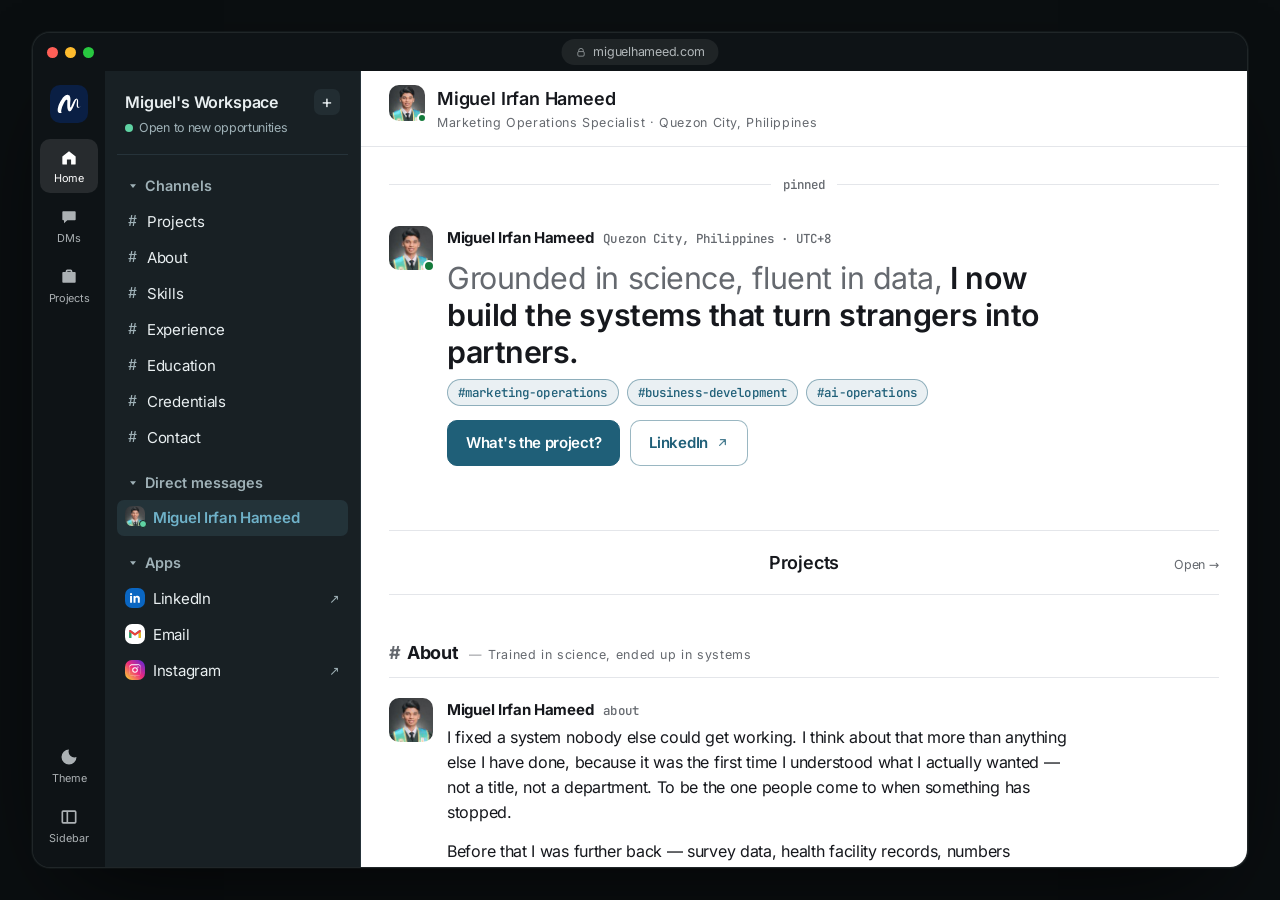
==== index.html @ 27917337 "The words split into one file per channel content.js held every channel's text in 378 lines. It is n" ====
<!DOCTYPE html>
<html lang="en" data-theme="dark">
<head>
  <meta charset="utf-8" />
  <meta name="viewport" content="width=device-width, initial-scale=1" />
  <title>Miguel Irfan Hameed — Marketing Operations Specialist</title>
  <meta name="description" content="Miguel Irfan Hameed, Marketing Operations Specialist in Quezon City, Philippines. Grounded in science, fluent in data, I now build the systems that turn strangers into partners. Open to work anywhere." />
  <meta name="theme-color" content="#182024" />
  <link rel="canonical" href="https://miguelhameed.com/" />
  <link rel="icon" href="favicon.ico" />
  <link rel="apple-touch-icon" href="images/site/apple-touch-icon.png" />

  <!-- How the link looks when shared on LinkedIn, Messenger, WhatsApp or X -->
  <meta property="og:type" content="profile" />
  <meta property="og:site_name" content="Miguel Irfan Hameed" />
  <meta property="og:url" content="https://miguelhameed.com/" />
  <meta property="og:title" content="Miguel Irfan Hameed — Marketing Operations Specialist" />
  <meta property="og:description" content="Grounded in science, fluent in data, I now build the systems that turn strangers into partners. Quezon City, Philippines — open to work anywhere." />
  <meta property="og:image" content="https://miguelhameed.com/images/site/og-image.png" />
  <meta property="og:image:width" content="1200" />
  <meta property="og:image:height" content="630" />
  <meta property="og:image:alt" content="Miguel Irfan Hameed — Marketing Operations Specialist, Quezon City" />
  <meta name="twitter:card" content="summary_large_image" />
  <meta name="twitter:title" content="Miguel Irfan Hameed — Marketing Operations Specialist" />
  <meta name="twitter:description" content="Grounded in science, fluent in data, I now build the systems that turn strangers into partners. Open to work anywhere." />
  <meta name="twitter:image" content="https://miguelhameed.com/images/site/og-image.png" />
  <link rel="preload" href="fonts/inter-700.woff2" as="font" type="font/woff2" crossorigin />
  <link rel="preload" href="fonts/inter-400.woff2" as="font" type="font/woff2" crossorigin />
  <!-- No preload on content.js and script.js: it was tried on 1 Oct and measured, and it changed nothing.
       JavaScript execution time is 0.0s — the scripts were never what the opening line was waiting for. -->
  <!-- The counter posts to this origin, so opening the connection early saves the handshake. It is the
       endpoint, not gc.zgo.at where the script file lives; that distinction cost a measurement to find. -->
  <link rel="preconnect" href="https://miguelhameed.goatcounter.com" crossorigin />
  <link rel="stylesheet" href="fonts/fonts.css" />
  <link rel="manifest" href="site.webmanifest" />
  <script type="application/ld+json">
{
  "@context": "https://schema.org",
  "@type": "Person",
  "name": "Miguel Irfan Hameed",
  "alternateName": "Miguel Hameed",
  "jobTitle": "Marketing Operations Specialist",
  "url": "https://miguelhameed.com/",
  "image": "https://miguelhameed.com/images/site/headshot.jpg",
  "email": "mailto:miguelhameed@gmail.com",
  "address": {
    "@type": "PostalAddress",
    "addressLocality": "Quezon City",
    "addressCountry": "PH"
  },
  "sameAs": [
    "https://www.linkedin.com/in/miguelhameed",
    "https://www.instagram.com/miggybop/"
  ],
  "alumniOf": {
    "@type": "CollegeOrUniversity",
    "name": "Far Eastern University \u2013 Manila"
  },
  "knowsAbout": [
    "Marketing operations",
    "Content operations",
    "Lead generation",
    "Pipeline management",
    "AI workflows"
  ]
}
  </script>
  <link rel="stylesheet" href="styles.css" />
</head>
<body>
  <a class="skip-link" href="#messages">Skip to content</a>

  <div class="desk">
    <div class="app" id="app">
      <!-- window bar -->
      <!-- Window bar, after Safari in its compact state: traffic lights and a URL pill, nothing else.
           No tabs, no back arrows — a fake toolbar under the visitor's real one is what makes these look
           like mockups. aria-hidden because it is scenery; the real address is in the real address bar. -->
      <div class="app-bar" aria-hidden="true">
        <span class="dots"><i></i><i></i><i></i></span>
        <span class="url-pill">
          <svg class="url-lock" viewBox="0 0 24 24" aria-hidden="true">
            <path d="M7 10V8a5 5 0 0 1 10 0v2" /><rect x="5" y="10" width="14" height="10" rx="2.5" />
          </svg>
          miguelhameed.com
        </span>
      </div>

      <!-- icon rail (desktop) -->
      <nav class="rail" aria-label="Workspace">
        <a class="rail-mark" href="#intro" aria-label="Miguel's logo, back to the top"><img src="images/site/logo.svg" alt="" width="38" height="38" /></a>
        <a class="rail-btn is-active" href="#intro" data-rail="home">
          <svg viewBox="0 0 24 24" aria-hidden="true"><path d="M4 11.5 12 5l8 6.5V20a1 1 0 0 1-1 1h-4.5v-6h-5v6H5a1 1 0 0 1-1-1z"/></svg>
          <span>Home</span>
        </a>
        <a class="rail-btn" href="#intro" data-rail="dms">
          <svg viewBox="0 0 24 24" aria-hidden="true"><path d="M5 5h14a1 1 0 0 1 1 1v9a1 1 0 0 1-1 1H10l-4 3.5V16H5a1 1 0 0 1-1-1V6a1 1 0 0 1 1-1z"/></svg>
          <span>DMs</span>
        </a>
        <a class="rail-btn" href="#projects" data-rail="projects">
          <svg viewBox="0 0 24 24" aria-hidden="true"><path d="M8 6V5a2 2 0 0 1 2-2h4a2 2 0 0 1 2 2v1h3a1 1 0 0 1 1 1v11a1 1 0 0 1-1 1H5a1 1 0 0 1-1-1V7a1 1 0 0 1 1-1zm2 0h4V5h-4z"/></svg>
          <span>Projects</span>
        </a>
        <button class="rail-btn theme-btn" type="button" data-theme-toggle aria-label="Theme: switch between slate and ember">
          <svg viewBox="0 0 24 24" aria-hidden="true"><path d="M12 3a9 9 0 1 0 9 9 7 7 0 0 1-9-9z"/></svg>
          <span>Theme</span>
        </button>
        <button class="rail-btn side-toggle" type="button" aria-controls="sidebar" aria-expanded="true" aria-label="Sidebar: hide or show the channel list" data-side-toggle>
          <svg viewBox="0 0 24 24" aria-hidden="true"><path d="M5 4h14a2 2 0 0 1 2 2v12a2 2 0 0 1-2 2H5a2 2 0 0 1-2-2V6a2 2 0 0 1 2-2zm0 2v12h4V6H5zm6 0v12h8V6h-8z"/></svg>
          <span>Sidebar</span>
        </button>
      </nav>

      <!-- channel list -->
      <aside class="sidebar" id="sidebar" aria-label="Channels">
        <div class="side-head">
          <div class="side-head-row">
            <strong>Miguel's Workspace</strong>
            <a class="side-plus" href="#" data-mail aria-label="Send Miguel an email">+</a>
          </div>
          <span class="side-status"><i></i> Open to new opportunities</span>
        </div>

        <button class="side-label" type="button" aria-expanded="true" aria-controls="channel-list" data-fold><svg class="caret" viewBox="0 0 24 24" aria-hidden="true"><path d="M6 8.5h12l-6 7.5z"/></svg>Channels</button>
        <ul class="side-list" id="channel-list"></ul>

        <button class="side-label" type="button" aria-expanded="true" aria-controls="dm-list" data-fold><svg class="caret" viewBox="0 0 24 24" aria-hidden="true"><path d="M6 8.5h12l-6 7.5z"/></svg>Direct messages</button>
        <ul class="side-list" id="dm-list">
          <li><a class="side-link" href="#intro" data-channel="intro"><span class="side-avatar" data-headshot></span> Miguel Irfan Hameed</a></li>
        </ul>

        <button class="side-label" type="button" aria-expanded="true" aria-controls="app-list" data-fold><svg class="caret" viewBox="0 0 24 24" aria-hidden="true"><path d="M6 8.5h12l-6 7.5z"/></svg>Apps</button>
        <ul class="side-list" id="app-list"></ul>
      </aside>

      <!-- messages -->
      <main class="pane" id="messages" tabindex="-1">
        <header class="pane-head">
          <button class="menu-btn" type="button" aria-controls="sidebar" aria-expanded="false" data-menu>
            <svg viewBox="0 0 24 24" aria-hidden="true"><path d="M4 7h16M4 12h16M4 17h16"/></svg>
            <span class="sr-only">Channels</span>
          </button>
          <span data-head-avatar></span>
          <div class="pane-title">
            <p class="pane-h" id="pane-title">Miguel Hameed</p>
            <p id="pane-sub">Marketing Operations Specialist · Quezon City, Philippines</p>
          </div>
          <a class="mob-mail" href="#" data-mail aria-label="Email Miguel">
            <svg viewBox="0 0 24 24" aria-hidden="true"><path d="M4 6h16a1 1 0 0 1 1 1v10a1 1 0 0 1-1 1H4a1 1 0 0 1-1-1V7a1 1 0 0 1 1-1zm0 1.6V17h16V7.6l-8 5.2z"/></svg>
          </a>
          <button class="mob-theme" type="button" data-theme-toggle aria-label="Switch between slate and ember">
            <svg viewBox="0 0 24 24" aria-hidden="true"><path d="M12 3a9 9 0 1 0 9 9 7 7 0 0 1-9-9z"/></svg>
          </button>
        </header>

        <h1 class="sr-only">Miguel Hameed — Marketing Operations Specialist</h1>
        <div class="feed" id="feed">
          <noscript><p class="noscript">This page needs JavaScript to show its content. You can still reach Miguel at
            <a href="mailto:miguelhameed@gmail.com">miguelhameed@gmail.com</a> or download his <a href="cv.pdf">CV</a>.</p></noscript>
        </div>
      </main>

      <div class="scrim" data-scrim hidden></div>

      <!-- macOS-style notification banner, INSIDE the window (Miguel, 2 Oct) — it used to be fixed to
           the viewport, so it sat on the desk outside the frame. The dismiss button has to be a sibling
           of the link, not inside it: a button cannot live in an anchor. -->
      <div class="float-wrap" id="float-btn">
        <a class="float-btn" id="float-link" href="#">What's the project?</a>
        <button class="float-x" id="float-x" type="button" aria-label="Dismiss">
          <svg viewBox="0 0 24 24" aria-hidden="true"><path d="M6 6l12 12M18 6L6 18"/></svg>
        </button>
      </div>
    </div>
  </div>

  <!-- Panel for a Proof card that has more behind it. Filled and opened by script.js. -->
  <div class="sheet-scrim" id="sheet-scrim" hidden></div>
  <div class="sheet" id="sheet" role="dialog" aria-modal="true" aria-labelledby="sheet-title" hidden>
    <button class="sheet-x" id="sheet-x" type="button" aria-label="Close">
      <svg viewBox="0 0 24 24" aria-hidden="true"><path d="M6 6l12 12M18 6L6 18"/></svg>
    </button>
    <div class="sheet-body" id="sheet-body"></div>
  </div>

  <!-- GoatCounter: visitor counts, no cookies, nothing personal. Dashboard: https://miguelhameed.goatcounter.com -->
  <script data-goatcounter="https://miguelhameed.goatcounter.com/count" async src="//gc.zgo.at/count.js"></script>
  <!-- The site's words, one file per channel (7 Oct). They load in this order and each adds its piece
       to window.SITE, so the browser assembles them — there is no build step. Order only matters in
       that settings.js comes first; the rest are independent. -->
  <script src="content/settings.js"></script>
  <script src="content/person.js"></script>
  <script src="content/projects.js"></script>
  <script src="content/about.js"></script>
  <script src="content/skills.js"></script>
  <script src="content/experience.js"></script>
  <script src="content/education.js"></script>
  <script src="content/credentials.js"></script>
  <script src="content/testimonials.js"></script>
  <script src="content/contact.js"></script>
  <script src="script.js"></script>
</body>
</html>
---- fonts/fonts.css ----
The page asks the device for its own interface font first, so Apple devices render in San Francisco. */
@font-face{font-family:'JetBrains Mono';font-style:normal;font-weight:400;font-display:swap;src:url('jetbrainsmono-400.woff2') format('woff2');}
@font-face{font-family:'JetBrains Mono';font-style:normal;font-weight:500;font-display:swap;src:url('jetbrainsmono-500.woff2') format('woff2');}

/* A fallback sized to match Public Sans, so text does not jump when the real font arrives. */
@font-face{font-family:'Inter Fallback';src:local('Segoe UI'),local('Arial');size-adjust:104%;ascent-override:92%;descent-override:24%;line-gap-override:0%;}

@font-face{font-family:'Inter';font-style:normal;font-weight:400;font-display:swap;src:url('inter-400.woff2') format('woff2');}
@font-face{font-family:'Inter';font-style:normal;font-weight:500;font-display:swap;src:url('inter-500.woff2') format('woff2');}
@font-face{font-family:'Inter';font-style:normal;font-weight:600;font-display:swap;src:url('inter-600.woff2') format('woff2');}
@font-face{font-family:'Inter';font-style:normal;font-weight:700;font-display:swap;src:url('inter-700.woff2') format('woff2');}
@font-face{font-family:'Inter';font-style:normal;font-weight:800;font-display:swap;src:url('inter-800.woff2') format('woff2');}
---- styles.css ----
﻿/* =========================================================
   Miguel's workspace â€” styles
   Structure after baileyelith.com, work cards after matthewdea.com,
   outcome-first writing after alicezhao.work. Two themes: aquarium blue (default) and burgundy.
   ========================================================= */

/* Aquarium: deep ocean navy (#020810, from Miguel's first dark design), light falling from above,
   and a clear sea-blue accent that reads well on dark water. */
:root,
[data-theme="dark"] {
  --desk: #0a0e10;
  --desk-dot: rgba(200, 220, 228, 0.06);
  --app: #0f1518;
  --app-bar: #11171a;
  --line: #26333a;
  --ink: #e9eff1;
  --muted: #9fb1b7;          /* 7.4:1 on the sidebar */
  --todo: #ff8f87;
  --todo-soft: rgba(255, 143, 135, 0.14);
  --rail: #0e1316;
  --rail-ink: rgba(233, 239, 241, 0.72);
  --side: #182024;
  --side-hover: #222d32;
  --accent: #6fb2c9;         /* the photograph's own slate, lifted — 7.0:1 on the sidebar */
  --accent-ink: #06131a;
  --accent-soft: rgba(111, 178, 201, 0.13);
  /* The phone hides every piece of chrome except the sticky header, so these are the theme values it
     reaches for. They are deliberately NOT redefined on .pane, which turns everything inside it light. */
  --chrome: #182024;
  --chrome-ink: #e9eff1;
  --chrome-muted: #9fb1b7;
  --chrome-accent: #6fb2c9;
  --good: #5fd3a3;
  --card: #1a2327;
  --shadow: 0 40px 100px -40px rgba(0, 0, 0, 0.85), 0 0 0 1px rgba(200, 225, 235, 0.05);
  color-scheme: dark;
}

/* Burgundy (trial, 22 Sep): deep wine instead of deep ocean, warm light from above, soft gold accent. */
[data-theme="burgundy"] {
  --desk: #0d0a09;
  --mark: #8d4536;         /* the mh mark in the photograph's rose instead of blue */
  --desk-dot: rgba(255, 225, 218, 0.055);
  --app: #15100f;
  --app-bar: #170f0f;
  --line: #3a2a28;
  --ink: #f3eae8;
  --muted: #bba8a3;          /* 7.5:1 on the sidebar */
  --todo: #ff9a8e;
  --todo-soft: rgba(255, 154, 142, 0.14);
  --rail: #140e0e;
  --rail-ink: rgba(243, 234, 232, 0.72);
  --side: #241a19;
  --side-hover: #302321;
  --accent: #d29a8d;         /* the rose in the sunrise — 7.1:1 on the sidebar */
  --accent-ink: #1a0f0d;
  --accent-soft: rgba(210, 154, 141, 0.13);
  --chrome: #241a19;
  --chrome-ink: #f3eae8;
  --chrome-muted: #bba8a3;
  --chrome-accent: #d29a8d;
  --good: #7fd4a6;
  --card: #241b19;
  --shadow: 0 40px 100px -40px rgba(0, 0, 0, 0.85), 0 0 0 1px rgba(255, 225, 218, 0.05);
  color-scheme: dark;
}
[data-theme="burgundy"] .attachment-sea   { background: linear-gradient(145deg, #a79189 0%, #6d5751 55%, #352723 100%); }
[data-theme="burgundy"] .attachment-ocean { background: linear-gradient(145deg, #8d4536 0%, #5c2d24 55%, #2d1613 100%); }
/* The pane is light in burgundy too, but warm rather than blue, and the accent stays gold-adjacent. */
[data-theme="burgundy"] .pane {
  --card: #faf7f6;
  --line: #ece4e2;
  --ink: #1b1413;
  --muted: #6b6160;
  --accent: #8d4536;          /* 6.9:1 on white, and the mark colour */
  --accent-soft: rgba(141, 69, 54, 0.09);
}

[data-theme="burgundy"] .attachment-reef  { background: linear-gradient(145deg, #6b2a4f 0%, #451733 55%, #240a1b 100%); }
[data-theme="burgundy"] .attachment-deep  { background: linear-gradient(145deg, #5c1a3a 0%, #3b0f25 55%, #1e0713 100%); }

:root {
  --sans: -apple-system, BlinkMacSystemFont, 'Inter', 'Inter Fallback', system-ui, 'Segoe UI', sans-serif;
  --serif: 'Newsreader', Georgia, 'Times New Roman', serif;
  /* Tracking scale. San Francisco tightens as type grows; Inter does not, so we do it by hand. */
  /* Measured off apple.com: body is tracked tightest, large display type is nearly neutral,
     mid-size subheads are slightly open. */
  --track-display: -0.01em;   /* the biggest numbers */
  --track-lede: -0.015em;     /* the opening line */
  --track-head: -0.01em;      /* titles and section heads */
  --track-body: -0.02em;      /* running text */
  --track-caps: 0.05em;       /* small uppercase labels */
  --display: var(--sans); /* headings in the same face as the body: standard, and it matches Apple's own look */
  --mono: 'JetBrains Mono', ui-monospace, 'Cascadia Mono', monospace;
  /* one scale for corners: tiny marks, controls, cards, panels, pills */
  --r-xs: 3px;
  --r-sm: 7px;
  --r-md: 10px;
  --r-lg: 14px;
  --r-xl: 18px;
  --r-pill: 999px;
  /* one scale for text sizes */
  --t-xs: 0.68rem;
  --t-sm: 0.78rem;
  --t-md: 0.9rem;
  --t-base: 1rem;
  --t-lg: 1.12rem;
  --t-xl: 1.3rem;
  --ease: cubic-bezier(0.22, 1, 0.36, 1);
}

*, *::before, *::after { box-sizing: border-box; margin: 0; padding: 0; }

html { -webkit-text-size-adjust: 100%; }

body {
  font-family: var(--sans);
  font-size: 15px;
  letter-spacing: var(--track-body);
  line-height: 1.55;
  color: var(--ink);
  background-color: var(--desk);
  /* The desk is the theme's own colour (Miguel, 2 Oct): "match the background into the color of the
     website for now". Flat colour is perfectly sharp at any screen size and costs nothing to load,
     which is the whole reason baileyelith.com's page sits on flat black.
     The illustration is still in images/desk/ — putting it back is this one rule. */
  -webkit-font-smoothing: antialiased;
  transition: background-color 0.3s;
}

a { color: inherit; }
img { display: block; max-width: 100%; }
button { font: inherit; color: inherit; background: none; border: 0; cursor: pointer; }
svg { width: 20px; height: 20px; fill: currentColor; }
.menu-btn svg, .mob-theme svg { fill: none; stroke: currentColor; stroke-width: 1.8; stroke-linecap: round; }
.mob-theme svg { fill: currentColor; stroke: none; }

:focus-visible { outline: 2px solid var(--accent); outline-offset: 2px; border-radius: var(--r-sm); }

.sr-only {
  position: absolute; width: 1px; height: 1px; overflow: hidden;
  clip: rect(0 0 0 0); white-space: nowrap;
}

.skip-link {
  position: fixed; left: 16px; top: -60px; z-index: 50;
  background: var(--accent); color: var(--accent-ink);
  padding: 10px 14px; border-radius: var(--r-sm); text-decoration: none; font-weight: 600;
}
.skip-link:focus { top: 12px; }
.noscript { padding: 24px; max-width: 60ch; }
.noscript a { color: var(--accent); }

.mono { font-family: var(--mono); font-size: var(--t-sm); letter-spacing: 0.01em; }
/* small labels: Inter, quiet, slightly open â€” replaces the monospace that had spread across the page */
.label, .divider-sub, .work-no, .spec-label, .proof-kind, .tl-dates, .where,
.attach-note, .empty-note, .todo-tag, .ext, .end, .word, .tab-count, #pane-sub, .contact-list .label,
.earlier-head {
  font-family: var(--sans); font-size: var(--t-sm); letter-spacing: var(--track-caps); color: var(--muted);
}
/* Only the dash is dimmed — it is a separator, not something to read. */
.divider-dash { color: var(--muted); opacity: 0.7; margin-right: 2px; }
.work-no, .proof-kind { text-transform: uppercase; }

/* ---------------- desk + app window ---------------- */
.desk {
  min-height: 100vh;
  display: grid;
  place-items: center;
  padding: 32px;
}

.app {
  position: relative;
  width: 100%;
  max-width: 1500px;
  height: calc(100vh - 64px);
  min-height: 560px;
  display: grid;
  grid-template-columns: 72px 256px 1fr;
  grid-template-rows: 38px 1fr;
  grid-template-areas:
    "bar bar bar"
    "rail side pane";
  background: var(--app);
  /* A real window edge: a faint light ring, catching light the way a window would. It read as a glow
     only while the desk was LIGHTER than the window; with the desk darkened below it (2 Oct) the ring
     does its job again and Miguel kept it. */
  border: 1px solid rgba(255, 255, 255, 0.07);
  border-radius: var(--r-xl);
  box-shadow: var(--shadow);
  overflow: hidden;
}

.app-bar {
  grid-area: bar;
  position: relative;
  display: flex;
  align-items: center;
  gap: 14px;
  padding: 0 14px;
  background: var(--rail);
  color: var(--rail-ink);
}
.dots { display: inline-flex; gap: 7px; }
.dots i { width: 11px; height: 11px; border-radius: 50%; }
/* window buttons in colour, like baileyelith.com: close, minimise, full screen */
.dots i:nth-child(1) { background: #ff5f57; }
.dots i:nth-child(2) { background: #febc2e; }
.dots i:nth-child(3) { background: #28c840; }
.app-bar-title { font-family: var(--mono); font-size: var(--t-sm); }

/* The address pill. Centred in the bar the way Safari centres it, and narrow — a wide one reads as a
   toolbar waiting to be typed into. */
.url-pill {
  position: absolute; left: 50%; transform: translateX(-50%);
  display: inline-flex; align-items: center; gap: 7px;
  max-width: 46%; padding: 3px 14px;
  border-radius: var(--r-pill);
  background: rgba(255, 255, 255, 0.07);
  font-size: var(--t-sm); letter-spacing: var(--track-body);
  color: var(--rail-ink);
  white-space: nowrap; overflow: hidden; text-overflow: ellipsis;
}
.url-lock { width: 11px; height: 11px; flex: none; fill: none; stroke: currentColor; stroke-width: 2; opacity: 0.75; }

/* ---------------- icon rail ---------------- */
.rail {
  grid-area: rail;
  background: var(--rail);
  color: var(--rail-ink);
  display: flex;
  flex-direction: column;
  align-items: center;
  gap: 6px;
  padding: 14px 0;
}

.rail-mark {
  display: grid; place-items: center;
  width: 38px; height: 38px; margin-bottom: 10px;
  border-radius: var(--r-md);
  background: #0a1f44;              /* navy, Miguel's pick for the logo tile */
  color: #fff;
  text-decoration: none;
  overflow: hidden;
}
.rail-mark img { width: 72%; height: 72%; object-fit: contain; }

.rail-btn {
  display: flex; flex-direction: column; align-items: center; gap: 3px;
  width: 58px; padding: 8px 0 6px;
  border-radius: var(--r-md);
  font-size: var(--t-xs); font-weight: 400;
  text-decoration: none;
  transition: background 0.2s, color 0.2s;
}
.rail-btn:hover, .rail-btn.is-active { background: rgba(255, 255, 255, 0.1); color: #fff; }
.theme-btn { margin-top: auto; }
/* hide-sidebar button (desktop only): folds the channel column away */
.app { transition: grid-template-columns 0.25s var(--ease); }
@media (min-width: 1024px) {
  .app.side-hidden { grid-template-columns: 72px 0 1fr; }
  .app.side-hidden .sidebar { visibility: hidden; padding: 0; border: 0; }
}
.side-toggle[aria-expanded="false"] { background: rgba(255, 255, 255, 0.1); color: #fff; }

/* ---------------- sidebar ---------------- */
.sidebar {
  grid-area: side;
  background: var(--side);
  border-right: 1px solid var(--line);
  padding: 18px 12px;
  overflow-y: auto;
}

.side-head { padding: 0 8px 16px; border-bottom: 1px solid var(--line); margin-bottom: 14px; }
.side-head strong { font-family: var(--display); font-weight: 600; display: block; font-size: var(--t-base); letter-spacing: var(--track-head); }
.side-status { display: inline-flex; align-items: center; gap: 6px; font-size: var(--t-sm); color: var(--muted); }
.side-status i, .dot-good { width: 8px; height: 8px; border-radius: 50%; background: var(--good); display: inline-block; }

/* section headings with a fold arrow, after baileyelith.com: â–¾ open, â–¸ closed */
/* a channel that opens on its own, like a separate page */
/* The same side padding as the message feed. It had none, so the content sat flush against the
   channel list instead of breathing like every other channel does. */
.channel-view { flex: 1; overflow-y: auto; padding: 24px 28px 60px; }
/* A plain text link, not a pill: nothing else on the site is a pill-shaped control. */
.view-back {
  display: inline-flex; align-items: center; gap: 6px;
  margin: 0 0 6px; padding: 0;
  border: 0; background: none;
  color: var(--muted); font-size: var(--t-sm); letter-spacing: var(--track-caps);
}
.view-back:hover { color: var(--accent); }

/* Messages / Files tabs and the file gallery */
.pane-tabs { display: flex; gap: 4px; padding: 8px 28px 0; border-bottom: 1px solid var(--line); background: var(--app); }
.pane-tab {
  display: inline-flex; align-items: center; gap: 6px;
  padding: 8px 12px 10px; border-bottom: 2px solid transparent;
  color: var(--muted); font-weight: 600; font-size: var(--t-md);
}
.pane-tab:hover { color: var(--ink); }
.pane-tab.is-on { color: var(--ink); border-bottom-color: var(--accent); }
.tab-count { color: var(--muted); font-weight: 400; }
.files-panel { flex: 1; overflow-y: auto; padding: 24px 28px 60px; }
.files-grid { display: grid; grid-template-columns: repeat(auto-fill, minmax(min(260px, 100%), 1fr)); gap: 18px; max-width: 1000px; }
.file-card { display: flex; flex-direction: column; gap: 8px; }
.file-card img { width: 100%; aspect-ratio: 4 / 3; object-fit: cover; border-radius: var(--r-lg); border: 1px solid var(--line); background: var(--card); }
.file-name { color: var(--muted); }

/* Bailey-style touches: hashtag chips, an "available" dot, a header icon, a + button, a richer float button */
.hash-tags { display: flex; flex-wrap: wrap; gap: 8px; margin: -6px 0 14px; }
/* The outline was var(--line) at 1.25:1 against the pane — technically drawn, effectively invisible,
   so the chips read as floating grey words. A soft fill carries the shape instead, and the text goes to
   the accent so it reads as a label rather than as body copy that has faded. */
.hash-tag { padding: 3px 10px; border-radius: var(--r-pill); border: 1px solid color-mix(in srgb, var(--accent) 45%, transparent); background: var(--accent-soft); color: var(--accent); font-weight: 400; }
.avatar-live { position: relative; display: inline-flex; flex: none; align-self: start; height: -moz-fit-content; height: fit-content; }
.live-dot {
  position: absolute; right: -2px; bottom: -2px;
  width: 12px; height: 12px; border-radius: 50%;
  background: var(--good); border: 2px solid var(--app);
}
.side-avatar + .live-dot { width: 8px; height: 8px; border-width: 1.5px; border-color: var(--side); }
.head-avatar { width: 36px; height: 36px; border-radius: var(--r-md); font-size: var(--t-sm); }
.head-avatar + .live-dot { width: 10px; height: 10px; }
.side-head-row { display: flex; align-items: center; gap: 8px; }
.side-plus {
  margin-left: auto; display: grid; place-items: center;
  width: 26px; height: 26px; border-radius: var(--r-sm);
  background: var(--side-hover); color: var(--ink);
  font-size: var(--t-lg); line-height: 1; text-decoration: none;
}
.side-plus:hover { background: var(--accent); color: var(--accent-ink); }
.float-text { display: flex; flex-direction: column; line-height: 1.32; text-align: left; flex: 1; min-width: 0; padding-top: 1px; }
.float-sub { font-size: 1rem; color: var(--muted); overflow: hidden; text-overflow: ellipsis; white-space: nowrap; }
.side-label {
  display: flex; align-items: center; gap: 4px; width: 100%;
  margin-top: 10px; padding: 6px 8px; border-radius: var(--r-sm);
  font-size: var(--t-md); font-weight: 600; color: var(--muted); text-align: left;
  transition: background 0.15s, color 0.15s;
}
.side-label:hover { background: var(--side-hover); color: var(--ink); }
.side-label .caret { width: 12px; height: 12px; margin: 0 2px; fill: currentColor; transition: transform 0.2s var(--ease); }
.side-label[aria-expanded="false"] .caret { transform: rotate(-90deg); }
.side-list[hidden] { display: none; }

.side-list { list-style: none; }
/* hold the space the lists will take, so nothing jumps while the page draws */
#channel-list { min-height: 216px; }
#app-list { min-height: 108px; }
.feed { min-height: 100vh; }

.side-link {
  display: flex; align-items: center; gap: 8px;
  min-height: 36px; padding: 6px 8px;
  border-radius: var(--r-sm);
  text-decoration: none;
  color: var(--ink);
  transition: background 0.15s, color 0.15s;
}
.side-link:hover { background: var(--side-hover); }
.side-link.is-active { background: var(--accent-soft); color: var(--accent); font-weight: 600; }
.side-link .hash { color: var(--muted); font-family: var(--mono); width: 14px; text-align: center; }
.side-link.is-active .hash { color: var(--accent); }
.side-link .soon { margin-left: auto; font-family: var(--mono); font-size: var(--t-xs); color: var(--muted); }
.app-icon { display: grid; place-items: center; width: 20px; height: 20px; border-radius: var(--r-sm); flex: none; }
.app-icon svg { width: 14px; height: 14px; fill: #fff; }
.app-linkedin { background: #0a66c2; }   /* LinkedIn's own blue */
.app-email { background: #fff; }            /* Gmail's own colours need a white tile */
.app-instagram { background: linear-gradient(45deg, #f9ce34 5%, #ee2a7b 50%, #6228d7 95%); }
.app-cv { background: #e5484d; }        /* PDF red */
.app-notes { background: var(--accent); }
.side-link .ext { margin-left: auto; color: var(--muted); font-size: var(--t-sm); }
.side-avatar { width: 20px; height: 20px; border-radius: var(--r-sm); object-fit: cover; }

/* ---------------- message pane ---------------- */
/* The message pane is light inside both themes (Miguel, 1 Oct, after baileyelith.com): the frame keeps its
   colour — deep ocean or wine on the desk, the rail and the channel list with it — and the conversation
   itself sits on white, the way a chat app actually looks. These are the same token names redefined on this
   one element, so everything inside the pane picks them up and nothing outside it changes. */
.pane {
  --app: #ffffff;
  --app-bar: #f4f4f4;
  --card: #f7f8fa;
  --line: #e4e6ea;
  --ink: #16181d;
  --muted: #65696f;          /* 5.9:1 on white */
  --accent: #1f5f78;         /* the photograph's slate, darkened — 7.1:1 on white */
  --accent-ink: #ffffff;
  --accent-soft: rgba(31, 95, 120, 0.09);
  --good: #137a3a;
  --todo: #c2282f;
  --todo-soft: rgba(194, 40, 47, 0.09);
  color-scheme: light;

  grid-area: pane;
  background: var(--app);
  /* colour is inherited, so it was already resolved to the dark theme ink at body: it has to be set
     again here or every element that does not name a colour stays near-white on white. */
  color: var(--ink);
  display: flex;
  flex-direction: column;
  min-width: 0;
  overflow: hidden;
  outline: none;
}

.pane-head {
  display: flex; align-items: center; gap: 12px;
  padding: 14px 28px;
  border-bottom: 1px solid var(--line);
  background: var(--app);
}
.pane-title .pane-h { font-family: var(--display); color: var(--ink); font-weight: 600; font-size: var(--t-lg); letter-spacing: var(--track-head); }
.pane-title p { color: var(--muted); }
.menu-btn, .mob-theme, .mob-mail { display: none; flex: none; } /* flex: none keeps phone header buttons a full 44px tap size */

.feed {
  scroll-padding-top: 20px;
  flex: 1;
  overflow-y: auto;
  padding: 24px 28px 110px;
  scroll-behavior: smooth;
}

.day { display: flex; align-items: center; gap: 12px; margin: 4px 0 18px; color: var(--muted); }
.day::before, .day::after { content: ''; flex: 1; height: 1px; background: var(--line); }

/* one message */
.msg {
  display: grid;
  grid-template-columns: 44px minmax(0, 1fr);
  gap: 14px;
  padding: 14px 0;
  animation: rise 0.5s var(--ease) both;
}
.msg-avatar { width: 44px; height: 44px; border-radius: var(--r-md); object-fit: cover; background: var(--accent); }
.avatar-mark { display: inline-grid; place-items: center; flex: none; background: #0a1f44; color: #fff; font-weight: 700; letter-spacing: -0.03em; font-size: var(--t-md); }
.side-avatar.avatar-mark { font-size: var(--t-xs); }
.msg-meta { display: flex; align-items: baseline; gap: 10px; flex-wrap: wrap; margin-bottom: 4px; }
.msg-name { font-weight: 700; }
.msg-time { color: var(--muted); }
.pin { display: inline-flex; align-items: center; gap: 5px; color: var(--muted); }

/* the intro message */
.lede { font-family: var(--display); font-size: clamp(1.35rem, 2.4vw, 1.9rem); line-height: 1.22; letter-spacing: var(--track-lede); font-weight: 600; max-width: 30ch; margin: 6px 0 14px; }
.lede .before { color: var(--muted); font-weight: 400; }

/* intro photo: beside the text on wide screens, above it on phones */
/* One column while there is no photo beside the text (1 Oct). The two-column rule is kept below for
   when it comes back. */
.intro-grid { display: grid; grid-template-columns: minmax(0, 1fr); gap: 32px; align-items: start; }
.intro-grid:has(.intro-photo) { grid-template-columns: minmax(0, 1fr) 220px; }
.intro-photo { width: 100%; height: auto; aspect-ratio: 1 / 1; border-radius: var(--r-xl); object-fit: cover; margin-top: 8px; box-shadow: var(--shadow); }
.intro-photo.is-empty {
  display: flex; flex-direction: column; align-items: center; justify-content: center; gap: 8px;
  text-align: center; padding: 16px;
  border: 2px dashed var(--todo); background: var(--todo-soft); color: var(--todo); box-shadow: none;
}
.intro-photo .empty-title { font-weight: 700; font-size: var(--t-lg); line-height: 1.25; }
.intro-photo .empty-note { font-size: var(--t-xs); opacity: 0.9; }

.highlights { list-style: none; display: grid; gap: 6px; margin-bottom: 16px; }
.highlights li { position: relative; padding-left: 18px; max-width: 60ch; }
a.hook, .highlights .hook { color: var(--ink); font-weight: 600; text-decoration: none; }
a.hook { border-bottom: 1px solid var(--line); }
a.hook:hover, a.hook:focus-visible { border-bottom-color: var(--accent); color: var(--accent); }
.highlights li::before { content: ''; position: absolute; left: 2px; top: 0.62em; width: 5px; height: 5px; border-radius: var(--r-xs); background: var(--muted); }

.chips { display: flex; flex-wrap: wrap; gap: 8px; margin-bottom: 18px; }
.chip {
  display: inline-flex; align-items: center; gap: 6px;
  padding: 5px 10px; border-radius: var(--r-pill);
  border: 1px solid var(--line); background: var(--side);
  font-size: var(--t-md);
}

.actions { display: flex; flex-wrap: wrap; gap: 10px; }
.btn {
  display: inline-flex; align-items: center; justify-content: center; gap: 8px;
  min-height: 44px; padding: 10px 18px;
  border-radius: var(--r-md);
  font-weight: 600; text-decoration: none;
  /* The secondary button used var(--line), which measures 1.25:1 against the pane — drawn but not
     visible — with plain body ink for text, so it read as dark words rather than as a button beside a
     filled one. Accent outline at 3.4:1 and accent text now, which is the pair reading as primary and
     secondary rather than as a button and a sentence. */
  border: 1px solid color-mix(in srgb, var(--accent) 45%, transparent);
  background: var(--app);
  color: var(--accent);
  transition: transform 0.2s var(--ease), background 0.2s, border-color 0.2s;
}
.btn:hover { border-color: var(--accent); }
.btn:active { transform: scale(0.98); }
.btn-primary { background: var(--accent); color: var(--accent-ink); border-color: var(--accent); }
.btn-primary:hover { filter: brightness(1.08); }
/* The word and an arrow (Miguel, 4 Oct), which is the shape he wanted all along. The arrow used to be
   the text character ↗: it sat high above the baseline, drew at the font's own weight rather than the
   button's, and sheared differently in every face. This is drawn instead — same stroke weight as the
   text, aligned to it, and it nudges on hover so the button has somewhere to go.
   Tried and rejected on the way here: a blue tile, a solid LinkedIn-blue button, a blue outline, and the
   mark on its own without the word. */
.btn-arrow {
  width: 13px; height: 13px; flex: none;
  fill: none; stroke: currentColor; stroke-width: 1.6; stroke-linecap: round; stroke-linejoin: round;
  opacity: 0.8; transition: transform 0.18s var(--ease), opacity 0.18s;
}
.btn:hover .btn-arrow { opacity: 1; transform: translate(1.5px, -1.5px); }
.btn-mark { display: grid; place-items: center; width: 20px; height: 20px; flex: none; }
.btn-mark svg { width: 17px; height: 17px; fill: currentColor; }

/* placeholder for channels not built yet */
.building {
  border: 1px dashed var(--line);
  border-radius: var(--r-md);
  padding: 18px 20px;
  color: var(--muted);
  max-width: 60ch;
}
.building strong { color: var(--ink); }

/* Floating contact banner, shaped like a macOS notification (Miguel, 30 Sep).
   Frosted translucent material, the sending app's squircle icon, a timestamp, and a dismiss
   that only appears on hover. The wrapper is positioned; the link inside carries the material. */
/* Absolute, not fixed (Miguel, 2 Oct): it belongs to the browser window, not to the desk behind it.
   `.app` is position: relative and clips its overflow, so the banner stays inside the frame. */
.float-wrap {
  position: absolute;
  right: 22px;
  bottom: 22px;
  z-index: 30;
  transition: transform 0.2s var(--ease), opacity 0.25s;
}
.float-wrap.is-hidden { opacity: 0; pointer-events: none; transform: translateY(10px); }
.float-btn {
  display: flex; align-items: flex-start; gap: 12px;
  width: 428px; max-width: calc(100% - 44px);
  padding: 16px 17px;
  border-radius: 18px;
  /* Translucent enough to read the page through, with the blur keeping the text legible. */
  background: color-mix(in srgb, var(--app) 52%, transparent);
  -webkit-backdrop-filter: blur(26px) saturate(180%);
  backdrop-filter: blur(26px) saturate(180%);
  border: 1px solid rgba(255, 255, 255, 0.10);
  color: var(--ink); font-weight: 400; text-decoration: none;
  box-shadow: 0 18px 44px -14px rgba(0, 0, 0, 0.65), 0 2px 8px -2px rgba(0, 0, 0, 0.4);
  transition: transform 0.2s var(--ease);
}
.float-wrap:hover .float-btn { transform: translateY(-2px); }
/* The app tile: Gmail's own colours need a white square, exactly as in the Apps list. */
.float-app {
  width: 50px; height: 50px; border-radius: 13px; flex: none;
  display: grid; place-items: center; background: #fff;
  box-shadow: inset 0 1px 0 rgba(255, 255, 255, 0.5), 0 1px 3px rgba(0, 0, 0, 0.3);
}
.float-app svg { width: 30px; height: 30px; }
.float-btn strong { font-weight: 600; font-size: var(--t-lg); letter-spacing: var(--track-head); }
.float-when { flex: none; font-size: var(--t-sm); color: var(--muted); padding-top: 3px; }
.float-x {
  position: absolute; top: -7px; left: -7px;
  width: 24px; height: 24px; border-radius: 50%; border: 0; padding: 0;
  display: grid; place-items: center; cursor: pointer;
  background: rgba(72, 78, 88, 0.92); color: #e9eef7;
  -webkit-backdrop-filter: blur(8px); backdrop-filter: blur(8px);
  box-shadow: 0 2px 6px rgba(0, 0, 0, 0.45);
  opacity: 0; transform: scale(0.8);
  transition: opacity 0.12s ease, transform 0.12s ease;
}
.float-wrap:hover .float-x, .float-x:focus-visible { opacity: 1; transform: scale(1); }
.float-x svg { width: 13px; height: 13px; fill: none; stroke: currentColor; stroke-width: 2.4; stroke-linecap: round; }
/* Touch devices have no hover, so the dismiss is always there rather than never. */
@media (hover: none) {
  .float-x { opacity: 1; transform: scale(1); }
}

.actions { margin-bottom: 20px; }
.pane-title { min-width: 0; }
.pane-title p { white-space: nowrap; overflow: hidden; text-overflow: ellipsis; }

.scrim { display: none; }

/* ---------------- sections of the conversation ---------------- */
.channel-divider { margin-top: 26px; font-family: var(--display);
  display: flex; align-items: baseline; flex-wrap: wrap; gap: 4px 10px;
  margin: 44px 0 6px; padding-bottom: 10px;
  border-bottom: 1px solid var(--line);
  font-size: var(--t-lg); letter-spacing: -0.01em;
  scroll-margin-top: 16px;
}
.channel-divider .hash { color: var(--muted); margin-right: -4px; }
.divider-sub { color: var(--muted); font-weight: 400; }
.day { scroll-margin-top: 16px; }

.section-lede { font-size: var(--t-base); margin-bottom: 12px; max-width: 60ch; }

/* anything still marked TODO in content.js */
.todo { border-bottom: 1px dashed var(--todo); color: var(--todo); }
.todo-tag {
  display: inline-block; margin-left: 6px; padding: 0 6px;
  border-radius: var(--r-xs); font-size: var(--t-xs); vertical-align: 2px;
  background: var(--todo-soft); color: var(--todo);
}

/* work messages: result first, then the attachment panel */
.set-name { font-family: var(--display); font-size: var(--t-lg); font-weight: 600; letter-spacing: var(--track-head); margin: 4px 0 18px 58px; }
/* three hard facts under each piece of work, after the reference sites' specs (film stock, CCT, LCP) */
.spec-line { color: var(--ink); }
.spec-of { color: var(--muted); }
.specs { list-style: none; display: flex; flex-wrap: wrap; gap: 28px; margin: 4px 0 16px; padding-top: 14px; border-top: 1px solid var(--line); max-width: 640px; }
.specs li { display: flex; flex-direction: column; gap: 2px; }
.spec-value { font-family: var(--display); font-size: var(--t-lg); font-weight: 600; letter-spacing: var(--track-head); }
.spec-label { color: var(--muted); }
.work-no { color: var(--muted); letter-spacing: var(--track-caps); text-transform: uppercase; margin-bottom: 4px; }
.work-title { font-family: var(--display); font-weight: 600; font-size: var(--t-lg); letter-spacing: var(--track-head); line-height: 1.3; margin: 2px 0 8px; }
.tags { list-style: none; display: flex; flex-wrap: wrap; gap: 6px; margin-bottom: 12px; }
.tags li {
  padding: 2px 8px; border-radius: var(--r-sm);
  border: 1px solid var(--line); color: var(--muted);
  font-size: var(--t-sm);
}
.tags-lg li { font-family: var(--sans); font-size: var(--t-md); padding: 5px 11px; border-radius: var(--r-pill); color: var(--ink); background: var(--card); }

.outcome {
  font-size: clamp(1.08rem, 1.6vw, 1.3rem); font-weight: 600; letter-spacing: var(--track-head); line-height: 1.35;
  padding: 12px 14px; margin-bottom: 14px; max-width: 58ch;
  border-left: 3px solid var(--accent); border-radius: 0 var(--r-md) var(--r-md) 0;
  background: var(--accent-soft);
}
.outcome-label { display: block; font-size: var(--t-xs); font-weight: 400; color: var(--accent); margin-bottom: 2px; }

.work-detail { display: grid; gap: 10px; margin-bottom: 16px; max-width: 64ch; }
.work-pending { margin: -4px 0 14px; font-size: var(--t-md); }
.work-detail div { display: grid; grid-template-columns: 92px minmax(0, 1fr); gap: 12px; }
.work-detail dt { color: var(--muted); padding-top: 3px; }
.work-detail dd { margin: 0; }

.attachment {
  position: relative; overflow: hidden;
  aspect-ratio: 16 / 9; max-width: 640px;
  border-radius: var(--r-xl); border: 1px solid var(--line);
  display: grid; place-items: center;
  container-type: inline-size; /* lets the big number size itself to the panel */
}
.attachment img { width: 100%; height: 100%; object-fit: cover; }
.attachment-sea   { background: linear-gradient(145deg, #435c63 0%, #2a3b42 55%, #161f24 100%); }
.attachment-ocean { background: linear-gradient(145deg, #30464c 0%, #22333a 55%, #141c20 100%); }
.attachment-reef  { background: linear-gradient(145deg, #115e59 0%, #0b3f47 55%, #062331 100%); }
.attachment-deep  { background: linear-gradient(145deg, #312e81 0%, #1f1d5c 55%, #110f36 100%); }
.attach-metric {
  font-size: clamp(1.8rem, 11cqi, 5.5rem); font-weight: 700; text-align: center; padding: 0 16px 18px; white-space: nowrap; letter-spacing: var(--track-display); line-height: 1;
  color: #eaf3ff; text-shadow: 0 10px 40px rgba(0, 0, 0, 0.35);
}
.attach-note {
  position: absolute; left: 14px; right: 14px; bottom: 12px;
  font-size: var(--t-xs); color: rgba(234, 243, 255, 0.75);
}

/* experience */
/* a row that opens the Work view, after snohetta.com's list rows */
.section-row {
  /* Three columns with the first left empty (Miguel, 4 Oct): the name sits centred in the row while
     Open stays pinned right where it is on every other link. Two columns put the name hard left and
     left a hole in the middle. */
  display: grid; grid-template-columns: 1fr auto 1fr; gap: 18px; align-items: baseline;
  margin: 30px 0 10px; padding: 18px 0; text-decoration: none; color: var(--ink);
  border-top: 1px solid var(--line); border-bottom: 1px solid var(--line);
}
.section-row:hover { border-color: var(--accent); }
.section-row-label { font-size: var(--t-sm); letter-spacing: var(--track-caps); text-transform: uppercase; color: var(--muted); }
.section-row-title { grid-column: 2; font-size: var(--t-lg); font-weight: 600; letter-spacing: var(--track-head); }
.section-row-go { grid-column: 3; justify-self: end; font-size: var(--t-sm); color: var(--muted); }
.section-row:hover .section-row-go { color: var(--accent); }

.timeline { list-style: none; display: grid; gap: 0; max-width: 760px; }
/* Each row is its own grid, so a content-sized date column made every row a different width: a row
   reading "November 2023 â€“ August 2024" squeezed the first two columns left of one reading
   "April 2025 â€“ Present". A fixed last column gives all four rows the same three columns. */
.timeline li {
  display: grid; grid-template-columns: minmax(0, 1.4fr) minmax(0, 1fr) 12rem; gap: 4px 20px;
  padding: 16px 0; border-bottom: 1px solid var(--line); align-items: baseline;
}
.timeline li:first-child { border-top: 1px solid var(--line); }

.tl-role { min-width: 0; }
.tl-role strong { font-weight: 600; }
.tl-org { color: var(--muted); font-size: var(--t-md); }
.tl-dates { text-align: right; white-space: nowrap; }
.tl-dates { color: var(--muted); }
.org { font-weight: 400; }
.role-head { display: grid; grid-template-columns: 48px minmax(0, 1fr); gap: 14px; align-items: center; margin-bottom: 4px; }
/* A role header is three lines, so centring put the mark level with the middle one â€” it looked as though
   the title had slipped above it. It sits with the title now, and is sized to the block it stands beside. */
.role-head-multi { align-items: start; grid-template-columns: 56px minmax(0, 1fr); }
.role-head-multi .org-logo { width: 56px; height: 56px; margin-top: 1px; }
.role-head .where { margin-bottom: 0; }
.org-logo { width: 48px; height: 48px; border-radius: var(--r-md); background: #fff; object-fit: contain; border: 1px solid var(--line); }
.org-initials { display: grid; place-items: center; background: var(--accent-soft); color: var(--accent); font-weight: 700; font-size: var(--t-base); letter-spacing: -0.02em; }
.role-head + .points { margin-top: 10px; }
.where { color: var(--muted); margin: 2px 0 10px; }
.points { list-style: none; display: grid; gap: 6px; max-width: 64ch; }
.points li { position: relative; padding-left: 18px; }
.points li::before { content: ''; position: absolute; left: 2px; top: 0.62em; width: 5px; height: 5px; border-radius: var(--r-xs); background: var(--muted); }

/* An earlier title held at the same employer. Indented under the current one and set a size down, so the
   row still reads as one job with a step inside it rather than two separate jobs. */
.role-earlier { margin-top: 14px; padding-left: 14px; border-left: 1px solid var(--line); }
.earlier-head { margin-bottom: 10px; }
.role-earlier .earlier-head strong { color: var(--ink); font-weight: 600; letter-spacing: normal; }
.role-earlier .points { color: var(--muted); }

/* A certificate list: title on the left, date out on the right in italic as his CV sets it,
   and the detail beneath in the quieter tone. Title and date stack on narrow screens. */
.certs { list-style: none; display: grid; gap: 8px; max-width: 60ch; }
/* The date column is a FIXED width, not auto: with auto, "August, 2025" and "September, 2025" gave each
   row a different title width, so every certificate broke its lines in a different place. */
.cert-head { display: grid; grid-template-columns: minmax(0, 1fr) 8.5rem; gap: 2px 18px; align-items: baseline; }
.cert-title { font-size: var(--t-sm); font-weight: 500; font-style: italic; }
.cert-date { font-style: italic; color: var(--muted); font-size: var(--t-sm); white-space: nowrap; text-align: right; }

/* skills */
/* Skills reads as hairline rows, the same structure as the Experience timeline and the Work row:
   the group name holds a left column, what he does fills the rest, the products sit quietly beneath. */
.skill-rows { list-style: none; display: grid; gap: 0; max-width: 760px; }
.skill-rows li {
  /* The same 7.5rem left column as every other labelled row, so values line up down the whole page. */
  display: grid; grid-template-columns: 7.5rem minmax(0, 1fr); gap: 4px 14px;
  padding: 16px 0; border-bottom: 1px solid var(--line);
}
.skill-rows li:first-child { border-top: 1px solid var(--line); }

/* credentials — rows on hairlines, the same shape as Skills and the Experience timeline. The mark sits
   in the 7.5rem left column where a label would. No border, no fill: boxes belong to the old vocabulary. */
.cred-rows { list-style: none; max-width: 760px; }
.cred-rows li { border-bottom: 1px solid var(--line); }
.cred-rows li:first-child { border-top: 1px solid var(--line); }
.cred-row {
  display: grid; grid-template-columns: 7.5rem minmax(0, 1fr) auto; gap: 4px 14px;
  align-items: center; width: 100%; padding: 16px 0; text-align: left;
  background: none; border: 0; color: inherit;
}
.cred-mark { display: grid; place-items: center; }
.cred-mark img { width: auto; max-width: 100%; max-height: 54px; object-fit: contain; }
.cred-body { display: grid; gap: 2px; min-width: 0; }
.cred-kind { display: block; }
.cred-title { font-size: var(--t-base); font-weight: 600; }
.cred-topic { color: var(--muted); }
.cred-cue { color: var(--muted); font-size: var(--t-sm); letter-spacing: var(--track-caps); white-space: nowrap; }
.cred-row.is-link:hover .cred-title { color: var(--accent); }
.cred-row.is-link:hover .cred-cue { color: var(--accent); }

.skill-group-name { font-size: var(--t-base); font-weight: 600; letter-spacing: var(--track-head); color: var(--ink); }
.skill-body { min-width: 0; }
.skill-does { color: var(--ink); line-height: 1.55; }
.skill-does .sep { color: var(--muted); opacity: 0.5; padding: 0 2px; }
.skill-tools { margin-top: 6px; color: var(--muted); font-size: var(--t-sm); }
.skill-tools .label { margin-right: 8px; }
/* education — the school card reuses the Experience role head; these are the rows under it.
   Each row is a label in the left column and its value beside it, the same shape as the Skills rows. */
/* His CV italicises the place and date beside each school and every Dean's Lister line. */
.role-head-school .where { font-style: italic; }
.honours li { font-style: italic; }
.school-note { color: var(--muted); margin-bottom: 10px; }
.school-note strong { color: var(--ink); }
.school-line { display: grid; grid-template-columns: 7.5rem minmax(0, 1fr); gap: 4px 14px; margin-top: 10px; align-items: baseline; }
.school-line .label { padding-top: 0.1em; }
.honours { list-style: none; display: grid; gap: 4px; }

/* proof */
.proof-grid { display: grid; grid-template-columns: repeat(auto-fit, minmax(min(220px, 100%), 1fr)); gap: 12px; max-width: 760px; }
.proof-card {
  display: flex; flex-direction: column; gap: 6px;
  padding: 16px; border-radius: var(--r-lg);
  border: 1px solid var(--line); background: var(--card);
}
.proof-kind { color: var(--accent); font-size: var(--t-xs); }
/* A credential card is not a timeline row, so the mark gets room to actually be looked at. It sits on
   the card with no tile: badge artwork is cut out, so a white square behind it is just a bright block.
   A mark that is drawn FOR white paper sets `logoTile: true` in content.js and gets the tile back. */
/* With a badge across the card, left-aligned wording under a centred mark reads as a mistake,
   so a card carrying a mark centres everything on it. Text-only cards stay left-aligned. */
.proof-card.has-mark { align-items: center; text-align: center; }
.proof-logo { display: block; width: 100%; height: auto; margin: 6px 0 10px; }
.proof-logo.has-tile { border-radius: var(--r-lg); background: #fff; border: 1px solid var(--line); }
.proof-title { font-size: var(--t-base); line-height: 1.35; }
.proof-topic { color: var(--muted); font-size: var(--t-md); }
.proof-link { margin-top: auto; padding-top: 6px; color: var(--accent); font-weight: 600; text-decoration: none; }
.proof-link.is-off { color: var(--muted); font-weight: 400; }
/* A card that opens something is clickable across its whole face, not just on the words. */
.proof-card.is-link { text-decoration: none; color: inherit; cursor: pointer; text-align: left; font: inherit; width: 100%; }
.proof-card.is-link { transition: border-color 0.15s var(--ease), background 0.15s var(--ease), transform 0.15s var(--ease); }
.proof-card.is-link:hover, .proof-card.is-link:focus-visible { border-color: var(--accent); background: var(--accent-soft); transform: translateY(-2px); }
.proof-card.is-link:hover .proof-link, .proof-card.is-link:focus-visible .proof-link { text-decoration: underline; text-underline-offset: 3px; }
/* No hover on a touch screen, so the card carries the accent border from the start. */
@media (hover: none) {
  .proof-card.is-link { border-color: color-mix(in srgb, var(--accent) 40%, var(--line)); }
}

/* ---- the panel a Proof card opens ---- */
body.sheet-open { overflow: hidden; }
.sheet-scrim { position: fixed; inset: 0; z-index: 60; background: rgba(1, 5, 12, 0.72); -webkit-backdrop-filter: blur(3px); backdrop-filter: blur(3px); }
.sheet {
  position: fixed; z-index: 61; top: 50%; left: 50%; transform: translate(-50%, -50%);
  width: min(640px, calc(100vw - 32px)); max-height: min(86vh, 900px); overflow: auto;
  padding: 28px; border-radius: var(--r-xl);
  background: var(--app); border: 1px solid var(--line); color: var(--ink);
  box-shadow: 0 40px 100px -30px rgba(0, 0, 0, 0.8);
}
.sheet-x {
  position: absolute; top: 14px; right: 14px; width: 34px; height: 34px;
  display: grid; place-items: center; cursor: pointer;
  border: 1px solid var(--line); border-radius: 50%; padding: 0;
  background: var(--card); color: var(--muted);
}
.sheet-x:hover { color: var(--ink); border-color: var(--accent); }
.sheet-x svg { width: 15px; height: 15px; fill: none; stroke: currentColor; stroke-width: 2.2; stroke-linecap: round; }
.sheet-title { font-size: var(--t-xl); letter-spacing: var(--track-head); margin: 4px 0 16px; }
/* The certificate is artwork drawn for white paper; it keeps its own ground rather than sitting on the dark. */
.sheet-image { display: block; width: 100%; height: auto; border-radius: var(--r-lg); border: 1px solid var(--line); background: #fff; }
.sheet-meta { display: flex; flex-wrap: wrap; gap: 8px 28px; margin: 18px 0 4px; }
.sheet-meta dt { margin-bottom: 2px; }
.sheet-meta dd { margin: 0; font-weight: 600; }
.sheet-para { margin-top: 14px; color: var(--muted); line-height: 1.6; }
.sheet-cta { margin-top: 20px; display: inline-flex; }
@media (max-width: 767px) {
  .sheet { padding: 20px; width: calc(100vw - 20px); max-height: 92vh; }
  .sheet-meta { gap: 8px 20px; }
  /* A proof card goes full width on a phone, so an unchecked badge fills most of the first screen of the
     channel and the cards under it never get seen. Capped, and centred in the space it gives back. */
  .proof-logo { max-width: 170px; margin-left: auto; margin-right: auto; }
}

/* testimonials */
.initials { display: grid; place-items: center; color: var(--accent-ink); font-weight: 700; font-size: var(--t-md); }
.quote { font-size: var(--t-base); max-width: 60ch; }

/* about */
.about-text { font-size: var(--t-base); max-width: 62ch; margin-bottom: 14px; }
/* The closing line of About, centred as a block. The accent rule stays on its left edge, so the text
   inside stays left-aligned against it â€” centring the words as well would leave the rule attached to
   nothing. Miguel chose this treatment; it is the one place on the page that carries it. */
.motto {
  font-size: clamp(1.25rem, 2.2vw, 1.6rem); font-weight: 600; font-style: italic;
  letter-spacing: var(--track-head); line-height: 1.3; max-width: 32ch;
  padding-left: 16px; border-left: 3px solid var(--accent);
  margin: 16px 0 0;
}

/* contact */
.contact-list { list-style: none; display: grid; gap: 0; max-width: 600px; margin-bottom: 18px; border-top: 1px solid var(--line); }
.contact-list li { display: grid; grid-template-columns: 90px minmax(0, 1fr); gap: 12px; align-items: center; padding: 12px 0; border-bottom: 1px solid var(--line); }
.contact-list .mono { color: var(--muted); }
.contact-list a { display: inline-block; padding: 10px 0; margin: -10px 0; color: var(--accent); font-weight: 600; text-decoration: none; overflow-wrap: anywhere; } /* bigger tap area, same look */
.contact-list a:hover { text-decoration: underline; }
.end { text-align: center; color: var(--muted); margin: 40px 0 0; }

/* gentle entrance as messages scroll into view */
.reveal { opacity: 0; transform: translateY(14px); transition: opacity 0.55s var(--ease), transform 0.55s var(--ease); animation: none; }
.reveal.in { opacity: 1; transform: none; }

@keyframes rise {
  from { opacity: 0; transform: translateY(10px); }
  to { opacity: 1; transform: none; }
}

/* ---------------- tablet ---------------- */
@media (max-width: 1023px) {
  .intro-grid:has(.intro-photo) { grid-template-columns: minmax(0, 1fr) 170px; }
  .intro-grid { gap: 24px; }
  .desk { padding: 20px; }
  .app { height: calc(100vh - 40px); }
  /* The rail stays down to 900px (Miguel, 2 Oct — he works at this width). It was hidden below 1024
     when it held less; it now carries the theme switch and the sidebar toggle, and losing both on an
     ordinary laptop window costs more than the 72px it takes. The channel column narrows instead. */
  .app { grid-template-columns: 72px 216px 1fr; }
}
@media (max-width: 899px) {
  .app { grid-template-columns: 232px 1fr; grid-template-areas: "bar bar" "side pane"; }
  .rail { display: none; }
  .mob-theme { display: grid; place-items: center; width: 44px; height: 44px; margin-left: auto; border-radius: var(--r-md); color: var(--muted); }
}

/* ---------------- phone ---------------- */
/* The intro message IS the first screen. The channel list slides in from a button. */
@media (max-width: 767px) {
  .timeline li { grid-template-columns: 1fr; gap: 2px; }
  /* Two columns are too tight on a phone: the group name becomes a heading over its own row. */
  .skill-rows li { grid-template-columns: 1fr; gap: 6px; }
  .cred-row { grid-template-columns: 1fr; gap: 8px; }
  .cred-mark { justify-items: start; }
  .cred-mark img { max-height: 44px; }
  .school-line { grid-template-columns: 1fr; gap: 2px; }
  .cert-head { grid-template-columns: 1fr; }
  .tl-dates { text-align: left; }
  /* One column on a phone, so the explicit column numbers come off too — left on, they pushed the
     name into an implicit track and knocked it 79px off centre. Stacked and left-aligned here:
     centring a two-line row on a narrow screen reads as an accident. */
  .section-row { grid-template-columns: 1fr; gap: 6px; }
  .section-row-title, .section-row-go { grid-column: auto; justify-self: start; }
  .specs { gap: 18px 24px; }
  .set-name { font-family: var(--display); margin-left: 0; }
  .view-back { margin-left: 0; }
  .pane-tabs { padding: 6px 16px 0; }
  .files-panel { padding: 16px 16px 48px; }
  .role-head { grid-template-columns: 36px minmax(0, 1fr); gap: 10px; align-items: start; }
  .role-head-multi { grid-template-columns: 44px minmax(0, 1fr); }
  .role-head-multi .org-logo { width: 44px; height: 44px; }
  .timeline li { grid-template-columns: 1fr; }
  .org-logo { width: 36px; height: 36px; border-radius: var(--r-md); }
  .org-initials { font-size: var(--t-sm); }
  .intro-grid { grid-template-columns: 1fr; gap: 0; }
  .intro-photo { order: -1; width: 104px; margin: 4px 0 10px; border-radius: var(--r-lg); }
  .intro-photo .empty-title { font-size: var(--t-sm); }
  .intro-photo .empty-note { display: none; }
  body { background-image: none; background-color: var(--app); }
  .desk { display: block; padding: 0; }
  .app {
    display: block; height: auto; min-height: 100vh;
    border: 0; border-radius: 0; box-shadow: none; overflow: visible;
  }
  .app-bar { display: none; }

  .pane { overflow: visible; }
  .avatar-live:has(.head-avatar) { display: none; }
  /* On a phone the window, the rail and the desk are all hidden, so this header is the only thing left
     that can carry the theme. White here meant slate and ember looked identical on a phone. */
  .pane-head {
    position: sticky; top: 0; z-index: 20;
    padding: 10px 12px;
    background: var(--chrome);
    color: var(--chrome-ink);
    border-bottom-color: rgba(255, 255, 255, 0.09);
  }
  .pane-head .pane-h { color: var(--chrome-ink); }
  .pane-head #pane-sub { color: var(--chrome-muted); }
  .pane-head .menu-btn,
  .pane-head .mob-mail,
  .pane-head .mob-theme { color: var(--chrome-accent); }
  .pane-head .menu-btn:active,
  .pane-head .mob-mail:active,
  .pane-head .mob-theme:active { background: rgba(255, 255, 255, 0.10); }
  .menu-btn { display: grid; place-items: center; width: 44px; height: 44px; border-radius: var(--r-md); }
  .feed { overflow: visible; padding: 16px 16px 96px; }

  .msg { grid-template-columns: 38px minmax(0, 1fr); gap: 12px; }
  .channel-divider, .day { scroll-margin-top: 72px; }
  .work-detail div { grid-template-columns: 1fr; gap: 2px; }
  .contact-list li { grid-template-columns: 1fr; gap: 2px; }
  .attachment { border-radius: var(--r-lg); }
  .msg-avatar { width: 38px; height: 38px; }
  .lede { font-family: var(--display); font-size: var(--t-xl); margin-bottom: 12px; }
  .actions .btn { flex: 1 1 auto; }

  /* Closed: fully off-screen, no shadow leaking in, and its links can't be tabbed to. */
  .sidebar {
    position: fixed; inset: 0 auto 0 0; z-index: 40;
    width: min(84vw, 320px);
    transform: translateX(-102%);
    visibility: hidden;
    transition: transform 0.3s var(--ease), visibility 0s linear 0.3s;
    padding-top: 22px;
  }
  .app.menu-open .sidebar {
    transform: none;
    visibility: visible;
    box-shadow: 0 0 60px rgba(0, 0, 0, 0.3);
    transition: transform 0.3s var(--ease), visibility 0s;
  }
  .scrim { display: block; position: fixed; inset: 0; z-index: 35; background: rgba(6, 10, 23, 0.45); }
  .scrim[hidden] { display: none; }

  /* On phones the floating button would cover text while reading; an envelope in the top bar replaces it. */
  .float-wrap { display: none; }
  .mob-mail { display: grid; place-items: center; width: 44px; height: 44px; margin-left: auto; border-radius: var(--r-md); color: var(--accent); }
  .mob-mail + .mob-theme { margin-left: 0; }
}

/* very narrow phones: keep the name line on one row */
@media (max-width: 420px) {
  .pin { display: none; }
}

@media (prefers-reduced-motion: reduce) {
  *, *::before, *::after { animation: none !important; transition: none !important; scroll-behavior: auto !important; }
  .reveal { opacity: 1; transform: none; }
}

/* ---- scrollbars ----
   The default Windows scrollbar is a wide grey bar flush against the edge, which is the first thing that
   gives away that this is a web page rather than an app. A slim rounded thumb, inset from the edge by a
   transparent border, is what a real client shows. Firefox gets the two-property version; everything else
   gets the full one. The pane is light and the sidebar is dark, so each takes its own thumb colour. */
* { scrollbar-width: thin; scrollbar-color: rgba(255, 255, 255, 0.22) transparent; }
.pane, .pane * { scrollbar-color: rgba(0, 0, 0, 0.22) transparent; }

::-webkit-scrollbar { width: 12px; height: 12px; }
::-webkit-scrollbar-track { background: transparent; }
::-webkit-scrollbar-corner { background: transparent; }
::-webkit-scrollbar-thumb {
  background: rgba(255, 255, 255, 0.20);
  border-radius: var(--r-pill);
  border: 3.5px solid transparent;
  background-clip: content-box;
}
::-webkit-scrollbar-thumb:hover { background: rgba(255, 255, 255, 0.34); background-clip: content-box; }
.pane ::-webkit-scrollbar-thumb, .pane::-webkit-scrollbar-thumb {
  background: rgba(0, 0, 0, 0.20); background-clip: content-box;
}
.pane ::-webkit-scrollbar-thumb:hover, .pane::-webkit-scrollbar-thumb:hover {
  background: rgba(0, 0, 0, 0.34); background-clip: content-box;
}
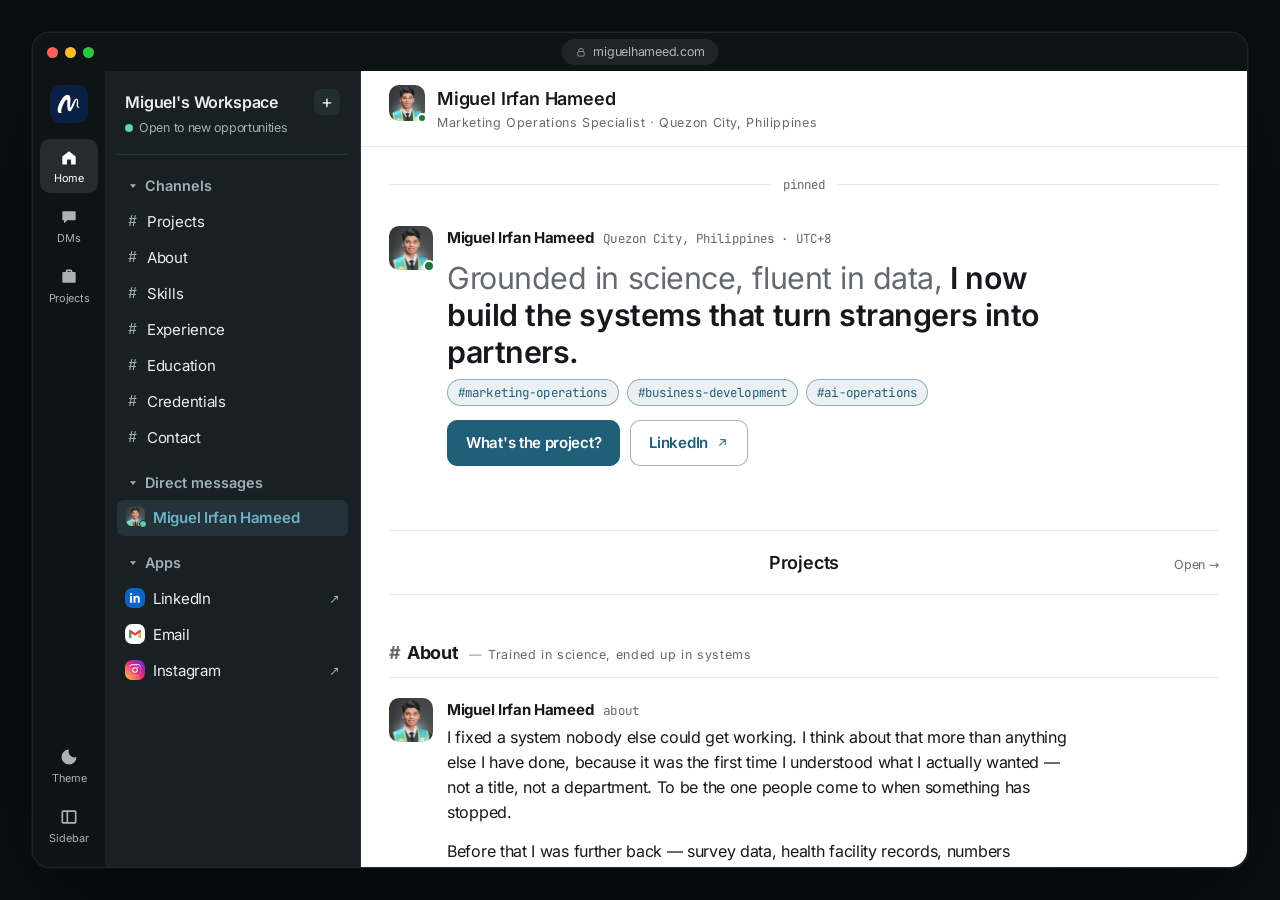
==== commit be3382a2: "Half the page weight, keyboard and screen-reader fixes, and no working notes in the source - One fon" ====
--- a/index.html
+++ b/index.html
@@ -10,7 +10,6 @@
   <link rel="icon" href="favicon.ico" />
   <link rel="apple-touch-icon" href="images/site/apple-touch-icon.png" />
 
-  <!-- How the link looks when shared on LinkedIn, Messenger, WhatsApp or X -->
   <meta property="og:type" content="profile" />
   <meta property="og:site_name" content="Miguel Irfan Hameed" />
   <meta property="og:url" content="https://miguelhameed.com/" />
@@ -24,12 +23,7 @@
   <meta name="twitter:title" content="Miguel Irfan Hameed — Marketing Operations Specialist" />
   <meta name="twitter:description" content="Grounded in science, fluent in data, I now build the systems that turn strangers into partners. Open to work anywhere." />
   <meta name="twitter:image" content="https://miguelhameed.com/images/site/og-image.png" />
-  <link rel="preload" href="fonts/inter-700.woff2" as="font" type="font/woff2" crossorigin />
   <link rel="preload" href="fonts/inter-400.woff2" as="font" type="font/woff2" crossorigin />
-  <!-- No preload on content.js and script.js: it was tried on 1 Oct and measured, and it changed nothing.
-       JavaScript execution time is 0.0s — the scripts were never what the opening line was waiting for. -->
-  <!-- The counter posts to this origin, so opening the connection early saves the handshake. It is the
-       endpoint, not gc.zgo.at where the script file lives; that distinction cost a measurement to find. -->
   <link rel="preconnect" href="https://miguelhameed.goatcounter.com" crossorigin />
   <link rel="stylesheet" href="fonts/fonts.css" />
   <link rel="manifest" href="site.webmanifest" />
@@ -72,10 +66,6 @@
 
   <div class="desk">
     <div class="app" id="app">
-      <!-- window bar -->
-      <!-- Window bar, after Safari in its compact state: traffic lights and a URL pill, nothing else.
-           No tabs, no back arrows — a fake toolbar under the visitor's real one is what makes these look
-           like mockups. aria-hidden because it is scenery; the real address is in the real address bar. -->
       <div class="app-bar" aria-hidden="true">
         <span class="dots"><i></i><i></i><i></i></span>
         <span class="url-pill">
@@ -86,7 +76,6 @@
         </span>
       </div>
 
-      <!-- icon rail (desktop) -->
       <nav class="rail" aria-label="Workspace">
         <a class="rail-mark" href="#intro" aria-label="Miguel's logo, back to the top"><img src="images/site/logo.svg" alt="" width="38" height="38" /></a>
         <a class="rail-btn is-active" href="#intro" data-rail="home">
@@ -111,7 +100,6 @@
         </button>
       </nav>
 
-      <!-- channel list -->
       <aside class="sidebar" id="sidebar" aria-label="Channels">
         <div class="side-head">
           <div class="side-head-row">
@@ -133,7 +121,6 @@
         <ul class="side-list" id="app-list"></ul>
       </aside>
 
-      <!-- messages -->
       <main class="pane" id="messages" tabindex="-1">
         <header class="pane-head">
           <button class="menu-btn" type="button" aria-controls="sidebar" aria-expanded="false" data-menu>
@@ -156,15 +143,12 @@
         <h1 class="sr-only">Miguel Hameed — Marketing Operations Specialist</h1>
         <div class="feed" id="feed">
           <noscript><p class="noscript">This page needs JavaScript to show its content. You can still reach Miguel at
-            <a href="mailto:miguelhameed@gmail.com">miguelhameed@gmail.com</a> or download his <a href="cv.pdf">CV</a>.</p></noscript>
+            <a href="mailto:miguelhameed@gmail.com">miguelhameed@gmail.com</a>.</p></noscript>
         </div>
       </main>
 
       <div class="scrim" data-scrim hidden></div>
 
-      <!-- macOS-style notification banner, INSIDE the window (Miguel, 2 Oct) — it used to be fixed to
-           the viewport, so it sat on the desk outside the frame. The dismiss button has to be a sibling
-           of the link, not inside it: a button cannot live in an anchor. -->
       <div class="float-wrap" id="float-btn">
         <a class="float-btn" id="float-link" href="#">What's the project?</a>
         <button class="float-x" id="float-x" type="button" aria-label="Dismiss">
@@ -174,7 +158,6 @@
     </div>
   </div>
 
-  <!-- Panel for a Proof card that has more behind it. Filled and opened by script.js. -->
   <div class="sheet-scrim" id="sheet-scrim" hidden></div>
   <div class="sheet" id="sheet" role="dialog" aria-modal="true" aria-labelledby="sheet-title" hidden>
     <button class="sheet-x" id="sheet-x" type="button" aria-label="Close">
@@ -183,11 +166,7 @@
     <div class="sheet-body" id="sheet-body"></div>
   </div>
 
-  <!-- GoatCounter: visitor counts, no cookies, nothing personal. Dashboard: https://miguelhameed.goatcounter.com -->
   <script data-goatcounter="https://miguelhameed.goatcounter.com/count" async src="//gc.zgo.at/count.js"></script>
-  <!-- The site's words, one file per channel (7 Oct). They load in this order and each adds its piece
-       to window.SITE, so the browser assembles them — there is no build step. Order only matters in
-       that settings.js comes first; the rest are independent. -->
   <script src="content/settings.js"></script>
   <script src="content/person.js"></script>
   <script src="content/projects.js"></script>
--- a/fonts/fonts.css
+++ b/fonts/fonts.css
@@ -1,12 +1,5 @@
-   The page asks the device for its own interface font first, so Apple devices render in San Francisco. */
-@font-face{font-family:'JetBrains Mono';font-style:normal;font-weight:400;font-display:swap;src:url('jetbrainsmono-400.woff2') format('woff2');}
-@font-face{font-family:'JetBrains Mono';font-style:normal;font-weight:500;font-display:swap;src:url('jetbrainsmono-500.woff2') format('woff2');}
+@font-face{font-family:'JetBrains Mono';font-style:normal;font-weight:400 800;font-display:swap;src:url('jetbrainsmono-400.woff2') format('woff2');}
 
-/* A fallback sized to match Public Sans, so text does not jump when the real font arrives. */
 @font-face{font-family:'Inter Fallback';src:local('Segoe UI'),local('Arial');size-adjust:104%;ascent-override:92%;descent-override:24%;line-gap-override:0%;}
 
-@font-face{font-family:'Inter';font-style:normal;font-weight:400;font-display:swap;src:url('inter-400.woff2') format('woff2');}
-@font-face{font-family:'Inter';font-style:normal;font-weight:500;font-display:swap;src:url('inter-500.woff2') format('woff2');}
-@font-face{font-family:'Inter';font-style:normal;font-weight:600;font-display:swap;src:url('inter-600.woff2') format('woff2');}
-@font-face{font-family:'Inter';font-style:normal;font-weight:700;font-display:swap;src:url('inter-700.woff2') format('woff2');}
-@font-face{font-family:'Inter';font-style:normal;font-weight:800;font-display:swap;src:url('inter-800.woff2') format('woff2');}
+@font-face{font-family:'Inter';font-style:normal;font-weight:100 900;font-display:swap;src:url('inter-400.woff2') format('woff2');}
--- a/styles.css
+++ b/styles.css
@@ -1,11 +1,3 @@
-﻿/* =========================================================
-   Miguel's workspace â€” styles
-   Structure after baileyelith.com, work cards after matthewdea.com,
-   outcome-first writing after alicezhao.work. Two themes: aquarium blue (default) and burgundy.
-   ========================================================= */
-
-/* Aquarium: deep ocean navy (#020810, from Miguel's first dark design), light falling from above,
-   and a clear sea-blue accent that reads well on dark water. */
 :root,
 [data-theme="dark"] {
   --desk: #0a0e10;
@@ -14,18 +6,17 @@
   --app-bar: #11171a;
   --line: #26333a;
   --ink: #e9eff1;
-  --muted: #9fb1b7;          /* 7.4:1 on the sidebar */
+  --muted: #9fb1b7;
   --todo: #ff8f87;
   --todo-soft: rgba(255, 143, 135, 0.14);
   --rail: #0e1316;
   --rail-ink: rgba(233, 239, 241, 0.72);
   --side: #182024;
   --side-hover: #222d32;
-  --accent: #6fb2c9;         /* the photograph's own slate, lifted — 7.0:1 on the sidebar */
+  --accent: #6fb2c9;
   --accent-ink: #06131a;
   --accent-soft: rgba(111, 178, 201, 0.13);
-  /* The phone hides every piece of chrome except the sticky header, so these are the theme values it
-     reaches for. They are deliberately NOT redefined on .pane, which turns everything inside it light. */
+
   --chrome: #182024;
   --chrome-ink: #e9eff1;
   --chrome-muted: #9fb1b7;
@@ -36,23 +27,22 @@
   color-scheme: dark;
 }
 
-/* Burgundy (trial, 22 Sep): deep wine instead of deep ocean, warm light from above, soft gold accent. */
 [data-theme="burgundy"] {
   --desk: #0d0a09;
-  --mark: #8d4536;         /* the mh mark in the photograph's rose instead of blue */
+  --mark: #8d4536;
   --desk-dot: rgba(255, 225, 218, 0.055);
   --app: #15100f;
   --app-bar: #170f0f;
   --line: #3a2a28;
   --ink: #f3eae8;
-  --muted: #bba8a3;          /* 7.5:1 on the sidebar */
+  --muted: #bba8a3;
   --todo: #ff9a8e;
   --todo-soft: rgba(255, 154, 142, 0.14);
   --rail: #140e0e;
   --rail-ink: rgba(243, 234, 232, 0.72);
   --side: #241a19;
   --side-hover: #302321;
-  --accent: #d29a8d;         /* the rose in the sunrise — 7.1:1 on the sidebar */
+  --accent: #d29a8d;
   --accent-ink: #1a0f0d;
   --accent-soft: rgba(210, 154, 141, 0.13);
   --chrome: #241a19;
@@ -64,42 +54,34 @@
   --shadow: 0 40px 100px -40px rgba(0, 0, 0, 0.85), 0 0 0 1px rgba(255, 225, 218, 0.05);
   color-scheme: dark;
 }
-[data-theme="burgundy"] .attachment-sea   { background: linear-gradient(145deg, #a79189 0%, #6d5751 55%, #352723 100%); }
-[data-theme="burgundy"] .attachment-ocean { background: linear-gradient(145deg, #8d4536 0%, #5c2d24 55%, #2d1613 100%); }
-/* The pane is light in burgundy too, but warm rather than blue, and the accent stays gold-adjacent. */
+
 [data-theme="burgundy"] .pane {
   --card: #faf7f6;
   --line: #ece4e2;
   --ink: #1b1413;
   --muted: #6b6160;
-  --accent: #8d4536;          /* 6.9:1 on white, and the mark colour */
+  --accent: #8d4536;
   --accent-soft: rgba(141, 69, 54, 0.09);
 }
-
-[data-theme="burgundy"] .attachment-reef  { background: linear-gradient(145deg, #6b2a4f 0%, #451733 55%, #240a1b 100%); }
-[data-theme="burgundy"] .attachment-deep  { background: linear-gradient(145deg, #5c1a3a 0%, #3b0f25 55%, #1e0713 100%); }
 
 :root {
   --sans: -apple-system, BlinkMacSystemFont, 'Inter', 'Inter Fallback', system-ui, 'Segoe UI', sans-serif;
-  --serif: 'Newsreader', Georgia, 'Times New Roman', serif;
-  /* Tracking scale. San Francisco tightens as type grows; Inter does not, so we do it by hand. */
-  /* Measured off apple.com: body is tracked tightest, large display type is nearly neutral,
-     mid-size subheads are slightly open. */
-  --track-display: -0.01em;   /* the biggest numbers */
-  --track-lede: -0.015em;     /* the opening line */
-  --track-head: -0.01em;      /* titles and section heads */
-  --track-body: -0.02em;      /* running text */
-  --track-caps: 0.05em;       /* small uppercase labels */
-  --display: var(--sans); /* headings in the same face as the body: standard, and it matches Apple's own look */
+
+  --track-display: -0.01em;
+  --track-lede: -0.015em;
+  --track-head: -0.01em;
+  --track-body: -0.02em;
+  --track-caps: 0.05em;
+  --display: var(--sans);
   --mono: 'JetBrains Mono', ui-monospace, 'Cascadia Mono', monospace;
-  /* one scale for corners: tiny marks, controls, cards, panels, pills */
+
   --r-xs: 3px;
   --r-sm: 7px;
   --r-md: 10px;
   --r-lg: 14px;
   --r-xl: 18px;
   --r-pill: 999px;
-  /* one scale for text sizes */
+
   --t-xs: 0.68rem;
   --t-sm: 0.78rem;
   --t-md: 0.9rem;
@@ -120,10 +102,7 @@
   line-height: 1.55;
   color: var(--ink);
   background-color: var(--desk);
-  /* The desk is the theme's own colour (Miguel, 2 Oct): "match the background into the color of the
-     website for now". Flat colour is perfectly sharp at any screen size and costs nothing to load,
-     which is the whole reason baileyelith.com's page sits on flat black.
-     The illustration is still in images/desk/ — putting it back is this one rule. */
+
   -webkit-font-smoothing: antialiased;
   transition: background-color 0.3s;
 }
@@ -152,17 +131,16 @@
 .noscript a { color: var(--accent); }
 
 .mono { font-family: var(--mono); font-size: var(--t-sm); letter-spacing: 0.01em; }
-/* small labels: Inter, quiet, slightly open â€” replaces the monospace that had spread across the page */
-.label, .divider-sub, .work-no, .spec-label, .proof-kind, .tl-dates, .where,
-.attach-note, .empty-note, .todo-tag, .ext, .end, .word, .tab-count, #pane-sub, .contact-list .label,
+
+.label, .divider-sub, .proof-kind, .tl-dates, .where,
+.empty-note, .todo-tag, .ext, .end, .tab-count, #pane-sub, .contact-list .label,
 .earlier-head {
   font-family: var(--sans); font-size: var(--t-sm); letter-spacing: var(--track-caps); color: var(--muted);
 }
-/* Only the dash is dimmed — it is a separator, not something to read. */
+
 .divider-dash { color: var(--muted); opacity: 0.7; margin-right: 2px; }
-.work-no, .proof-kind { text-transform: uppercase; }
-
-/* ---------------- desk + app window ---------------- */
+.proof-kind { text-transform: uppercase; }
+
 .desk {
   min-height: 100vh;
   display: grid;
@@ -183,9 +161,7 @@
     "bar bar bar"
     "rail side pane";
   background: var(--app);
-  /* A real window edge: a faint light ring, catching light the way a window would. It read as a glow
-     only while the desk was LIGHTER than the window; with the desk darkened below it (2 Oct) the ring
-     does its job again and Miguel kept it. */
+
   border: 1px solid rgba(255, 255, 255, 0.07);
   border-radius: var(--r-xl);
   box-shadow: var(--shadow);
@@ -204,14 +180,11 @@
 }
 .dots { display: inline-flex; gap: 7px; }
 .dots i { width: 11px; height: 11px; border-radius: 50%; }
-/* window buttons in colour, like baileyelith.com: close, minimise, full screen */
+
 .dots i:nth-child(1) { background: #ff5f57; }
 .dots i:nth-child(2) { background: #febc2e; }
 .dots i:nth-child(3) { background: #28c840; }
-.app-bar-title { font-family: var(--mono); font-size: var(--t-sm); }
-
-/* The address pill. Centred in the bar the way Safari centres it, and narrow — a wide one reads as a
-   toolbar waiting to be typed into. */
+
 .url-pill {
   position: absolute; left: 50%; transform: translateX(-50%);
   display: inline-flex; align-items: center; gap: 7px;
@@ -224,7 +197,6 @@
 }
 .url-lock { width: 11px; height: 11px; flex: none; fill: none; stroke: currentColor; stroke-width: 2; opacity: 0.75; }
 
-/* ---------------- icon rail ---------------- */
 .rail {
   grid-area: rail;
   background: var(--rail);
@@ -240,7 +212,7 @@
   display: grid; place-items: center;
   width: 38px; height: 38px; margin-bottom: 10px;
   border-radius: var(--r-md);
-  background: #0a1f44;              /* navy, Miguel's pick for the logo tile */
+  background: #0a1f44;
   color: #fff;
   text-decoration: none;
   overflow: hidden;
@@ -257,7 +229,7 @@
 }
 .rail-btn:hover, .rail-btn.is-active { background: rgba(255, 255, 255, 0.1); color: #fff; }
 .theme-btn { margin-top: auto; }
-/* hide-sidebar button (desktop only): folds the channel column away */
+
 .app { transition: grid-template-columns 0.25s var(--ease); }
 @media (min-width: 1024px) {
   .app.side-hidden { grid-template-columns: 72px 0 1fr; }
@@ -265,7 +237,6 @@
 }
 .side-toggle[aria-expanded="false"] { background: rgba(255, 255, 255, 0.1); color: #fff; }
 
-/* ---------------- sidebar ---------------- */
 .sidebar {
   grid-area: side;
   background: var(--side);
@@ -277,23 +248,18 @@
 .side-head { padding: 0 8px 16px; border-bottom: 1px solid var(--line); margin-bottom: 14px; }
 .side-head strong { font-family: var(--display); font-weight: 600; display: block; font-size: var(--t-base); letter-spacing: var(--track-head); }
 .side-status { display: inline-flex; align-items: center; gap: 6px; font-size: var(--t-sm); color: var(--muted); }
-.side-status i, .dot-good { width: 8px; height: 8px; border-radius: 50%; background: var(--good); display: inline-block; }
-
-/* section headings with a fold arrow, after baileyelith.com: â–¾ open, â–¸ closed */
-/* a channel that opens on its own, like a separate page */
-/* The same side padding as the message feed. It had none, so the content sat flush against the
-   channel list instead of breathing like every other channel does. */
+.side-status i { width: 8px; height: 8px; border-radius: 50%; background: var(--good); display: inline-block; }
+
 .channel-view { flex: 1; overflow-y: auto; padding: 24px 28px 60px; }
-/* A plain text link, not a pill: nothing else on the site is a pill-shaped control. */
+
 .view-back {
   display: inline-flex; align-items: center; gap: 6px;
-  margin: 0 0 6px; padding: 0;
+  margin: -13px 0 -7px; padding: 13px 0;
   border: 0; background: none;
   color: var(--muted); font-size: var(--t-sm); letter-spacing: var(--track-caps);
 }
 .view-back:hover { color: var(--accent); }
 
-/* Messages / Files tabs and the file gallery */
 .pane-tabs { display: flex; gap: 4px; padding: 8px 28px 0; border-bottom: 1px solid var(--line); background: var(--app); }
 .pane-tab {
   display: inline-flex; align-items: center; gap: 6px;
@@ -309,11 +275,8 @@
 .file-card img { width: 100%; aspect-ratio: 4 / 3; object-fit: cover; border-radius: var(--r-lg); border: 1px solid var(--line); background: var(--card); }
 .file-name { color: var(--muted); }
 
-/* Bailey-style touches: hashtag chips, an "available" dot, a header icon, a + button, a richer float button */
 .hash-tags { display: flex; flex-wrap: wrap; gap: 8px; margin: -6px 0 14px; }
-/* The outline was var(--line) at 1.25:1 against the pane — technically drawn, effectively invisible,
-   so the chips read as floating grey words. A soft fill carries the shape instead, and the text goes to
-   the accent so it reads as a label rather than as body copy that has faded. */
+
 .hash-tag { padding: 3px 10px; border-radius: var(--r-pill); border: 1px solid color-mix(in srgb, var(--accent) 45%, transparent); background: var(--accent-soft); color: var(--accent); font-weight: 400; }
 .avatar-live { position: relative; display: inline-flex; flex: none; align-self: start; height: -moz-fit-content; height: fit-content; }
 .live-dot {
@@ -346,7 +309,7 @@
 .side-list[hidden] { display: none; }
 
 .side-list { list-style: none; }
-/* hold the space the lists will take, so nothing jumps while the page draws */
+
 #channel-list { min-height: 216px; }
 #app-list { min-height: 108px; }
 .feed { min-height: 100vh; }
@@ -363,30 +326,24 @@
 .side-link.is-active { background: var(--accent-soft); color: var(--accent); font-weight: 600; }
 .side-link .hash { color: var(--muted); font-family: var(--mono); width: 14px; text-align: center; }
 .side-link.is-active .hash { color: var(--accent); }
-.side-link .soon { margin-left: auto; font-family: var(--mono); font-size: var(--t-xs); color: var(--muted); }
 .app-icon { display: grid; place-items: center; width: 20px; height: 20px; border-radius: var(--r-sm); flex: none; }
 .app-icon svg { width: 14px; height: 14px; fill: #fff; }
-.app-linkedin { background: #0a66c2; }   /* LinkedIn's own blue */
-.app-email { background: #fff; }            /* Gmail's own colours need a white tile */
+.app-linkedin { background: #0a66c2; }
+.app-email { background: #fff; }
 .app-instagram { background: linear-gradient(45deg, #f9ce34 5%, #ee2a7b 50%, #6228d7 95%); }
-.app-cv { background: #e5484d; }        /* PDF red */
+.app-cv { background: #e5484d; }
 .app-notes { background: var(--accent); }
 .side-link .ext { margin-left: auto; color: var(--muted); font-size: var(--t-sm); }
 .side-avatar { width: 20px; height: 20px; border-radius: var(--r-sm); object-fit: cover; }
 
-/* ---------------- message pane ---------------- */
-/* The message pane is light inside both themes (Miguel, 1 Oct, after baileyelith.com): the frame keeps its
-   colour — deep ocean or wine on the desk, the rail and the channel list with it — and the conversation
-   itself sits on white, the way a chat app actually looks. These are the same token names redefined on this
-   one element, so everything inside the pane picks them up and nothing outside it changes. */
 .pane {
   --app: #ffffff;
   --app-bar: #f4f4f4;
   --card: #f7f8fa;
   --line: #e4e6ea;
   --ink: #16181d;
-  --muted: #65696f;          /* 5.9:1 on white */
-  --accent: #1f5f78;         /* the photograph's slate, darkened — 7.1:1 on white */
+  --muted: #65696f;
+  --accent: #1f5f78;
   --accent-ink: #ffffff;
   --accent-soft: rgba(31, 95, 120, 0.09);
   --good: #137a3a;
@@ -396,8 +353,7 @@
 
   grid-area: pane;
   background: var(--app);
-  /* colour is inherited, so it was already resolved to the dark theme ink at body: it has to be set
-     again here or every element that does not name a colour stays near-white on white. */
+
   color: var(--ink);
   display: flex;
   flex-direction: column;
@@ -414,7 +370,7 @@
 }
 .pane-title .pane-h { font-family: var(--display); color: var(--ink); font-weight: 600; font-size: var(--t-lg); letter-spacing: var(--track-head); }
 .pane-title p { color: var(--muted); }
-.menu-btn, .mob-theme, .mob-mail { display: none; flex: none; } /* flex: none keeps phone header buttons a full 44px tap size */
+.menu-btn, .mob-theme, .mob-mail { display: none; flex: none; }
 
 .feed {
   scroll-padding-top: 20px;
@@ -427,7 +383,6 @@
 .day { display: flex; align-items: center; gap: 12px; margin: 4px 0 18px; color: var(--muted); }
 .day::before, .day::after { content: ''; flex: 1; height: 1px; background: var(--line); }
 
-/* one message */
 .msg {
   display: grid;
   grid-template-columns: 44px minmax(0, 1fr);
@@ -441,15 +396,10 @@
 .msg-meta { display: flex; align-items: baseline; gap: 10px; flex-wrap: wrap; margin-bottom: 4px; }
 .msg-name { font-weight: 700; }
 .msg-time { color: var(--muted); }
-.pin { display: inline-flex; align-items: center; gap: 5px; color: var(--muted); }
-
-/* the intro message */
+
 .lede { font-family: var(--display); font-size: clamp(1.35rem, 2.4vw, 1.9rem); line-height: 1.22; letter-spacing: var(--track-lede); font-weight: 600; max-width: 30ch; margin: 6px 0 14px; }
 .lede .before { color: var(--muted); font-weight: 400; }
 
-/* intro photo: beside the text on wide screens, above it on phones */
-/* One column while there is no photo beside the text (1 Oct). The two-column rule is kept below for
-   when it comes back. */
 .intro-grid { display: grid; grid-template-columns: minmax(0, 1fr); gap: 32px; align-items: start; }
 .intro-grid:has(.intro-photo) { grid-template-columns: minmax(0, 1fr) 220px; }
 .intro-photo { width: 100%; height: auto; aspect-ratio: 1 / 1; border-radius: var(--r-xl); object-fit: cover; margin-top: 8px; box-shadow: var(--shadow); }
@@ -468,24 +418,13 @@
 a.hook:hover, a.hook:focus-visible { border-bottom-color: var(--accent); color: var(--accent); }
 .highlights li::before { content: ''; position: absolute; left: 2px; top: 0.62em; width: 5px; height: 5px; border-radius: var(--r-xs); background: var(--muted); }
 
-.chips { display: flex; flex-wrap: wrap; gap: 8px; margin-bottom: 18px; }
-.chip {
-  display: inline-flex; align-items: center; gap: 6px;
-  padding: 5px 10px; border-radius: var(--r-pill);
-  border: 1px solid var(--line); background: var(--side);
-  font-size: var(--t-md);
-}
-
 .actions { display: flex; flex-wrap: wrap; gap: 10px; }
 .btn {
   display: inline-flex; align-items: center; justify-content: center; gap: 8px;
   min-height: 44px; padding: 10px 18px;
   border-radius: var(--r-md);
   font-weight: 600; text-decoration: none;
-  /* The secondary button used var(--line), which measures 1.25:1 against the pane — drawn but not
-     visible — with plain body ink for text, so it read as dark words rather than as a button beside a
-     filled one. Accent outline at 3.4:1 and accent text now, which is the pair reading as primary and
-     secondary rather than as a button and a sentence. */
+
   border: 1px solid color-mix(in srgb, var(--accent) 45%, transparent);
   background: var(--app);
   color: var(--accent);
@@ -495,36 +434,14 @@
 .btn:active { transform: scale(0.98); }
 .btn-primary { background: var(--accent); color: var(--accent-ink); border-color: var(--accent); }
 .btn-primary:hover { filter: brightness(1.08); }
-/* The word and an arrow (Miguel, 4 Oct), which is the shape he wanted all along. The arrow used to be
-   the text character ↗: it sat high above the baseline, drew at the font's own weight rather than the
-   button's, and sheared differently in every face. This is drawn instead — same stroke weight as the
-   text, aligned to it, and it nudges on hover so the button has somewhere to go.
-   Tried and rejected on the way here: a blue tile, a solid LinkedIn-blue button, a blue outline, and the
-   mark on its own without the word. */
+
 .btn-arrow {
   width: 13px; height: 13px; flex: none;
   fill: none; stroke: currentColor; stroke-width: 1.6; stroke-linecap: round; stroke-linejoin: round;
   opacity: 0.8; transition: transform 0.18s var(--ease), opacity 0.18s;
 }
 .btn:hover .btn-arrow { opacity: 1; transform: translate(1.5px, -1.5px); }
-.btn-mark { display: grid; place-items: center; width: 20px; height: 20px; flex: none; }
-.btn-mark svg { width: 17px; height: 17px; fill: currentColor; }
-
-/* placeholder for channels not built yet */
-.building {
-  border: 1px dashed var(--line);
-  border-radius: var(--r-md);
-  padding: 18px 20px;
-  color: var(--muted);
-  max-width: 60ch;
-}
-.building strong { color: var(--ink); }
-
-/* Floating contact banner, shaped like a macOS notification (Miguel, 30 Sep).
-   Frosted translucent material, the sending app's squircle icon, a timestamp, and a dismiss
-   that only appears on hover. The wrapper is positioned; the link inside carries the material. */
-/* Absolute, not fixed (Miguel, 2 Oct): it belongs to the browser window, not to the desk behind it.
-   `.app` is position: relative and clips its overflow, so the banner stays inside the frame. */
+
 .float-wrap {
   position: absolute;
   right: 22px;
@@ -538,8 +455,8 @@
   width: 428px; max-width: calc(100% - 44px);
   padding: 16px 17px;
   border-radius: 18px;
-  /* Translucent enough to read the page through, with the blur keeping the text legible. */
-  background: color-mix(in srgb, var(--app) 52%, transparent);
+
+  background: color-mix(in srgb, var(--app) 82%, transparent);
   -webkit-backdrop-filter: blur(26px) saturate(180%);
   backdrop-filter: blur(26px) saturate(180%);
   border: 1px solid rgba(255, 255, 255, 0.10);
@@ -548,7 +465,7 @@
   transition: transform 0.2s var(--ease);
 }
 .float-wrap:hover .float-btn { transform: translateY(-2px); }
-/* The app tile: Gmail's own colours need a white square, exactly as in the Apps list. */
+
 .float-app {
   width: 50px; height: 50px; border-radius: 13px; flex: none;
   display: grid; place-items: center; background: #fff;
@@ -569,7 +486,7 @@
 }
 .float-wrap:hover .float-x, .float-x:focus-visible { opacity: 1; transform: scale(1); }
 .float-x svg { width: 13px; height: 13px; fill: none; stroke: currentColor; stroke-width: 2.4; stroke-linecap: round; }
-/* Touch devices have no hover, so the dismiss is always there rather than never. */
+
 @media (hover: none) {
   .float-x { opacity: 1; transform: scale(1); }
 }
@@ -580,7 +497,6 @@
 
 .scrim { display: none; }
 
-/* ---------------- sections of the conversation ---------------- */
 .channel-divider { margin-top: 26px; font-family: var(--display);
   display: flex; align-items: baseline; flex-wrap: wrap; gap: 4px 10px;
   margin: 44px 0 6px; padding-bottom: 10px;
@@ -594,7 +510,6 @@
 
 .section-lede { font-size: var(--t-base); margin-bottom: 12px; max-width: 60ch; }
 
-/* anything still marked TODO in content.js */
 .todo { border-bottom: 1px dashed var(--todo); color: var(--todo); }
 .todo-tag {
   display: inline-block; margin-left: 6px; padding: 0 6px;
@@ -602,80 +517,33 @@
   background: var(--todo-soft); color: var(--todo);
 }
 
-/* work messages: result first, then the attachment panel */
-.set-name { font-family: var(--display); font-size: var(--t-lg); font-weight: 600; letter-spacing: var(--track-head); margin: 4px 0 18px 58px; }
-/* three hard facts under each piece of work, after the reference sites' specs (film stock, CCT, LCP) */
 .spec-line { color: var(--ink); }
 .spec-of { color: var(--muted); }
-.specs { list-style: none; display: flex; flex-wrap: wrap; gap: 28px; margin: 4px 0 16px; padding-top: 14px; border-top: 1px solid var(--line); max-width: 640px; }
-.specs li { display: flex; flex-direction: column; gap: 2px; }
-.spec-value { font-family: var(--display); font-size: var(--t-lg); font-weight: 600; letter-spacing: var(--track-head); }
-.spec-label { color: var(--muted); }
-.work-no { color: var(--muted); letter-spacing: var(--track-caps); text-transform: uppercase; margin-bottom: 4px; }
 .work-title { font-family: var(--display); font-weight: 600; font-size: var(--t-lg); letter-spacing: var(--track-head); line-height: 1.3; margin: 2px 0 8px; }
-.tags { list-style: none; display: flex; flex-wrap: wrap; gap: 6px; margin-bottom: 12px; }
-.tags li {
-  padding: 2px 8px; border-radius: var(--r-sm);
-  border: 1px solid var(--line); color: var(--muted);
-  font-size: var(--t-sm);
-}
-.tags-lg li { font-family: var(--sans); font-size: var(--t-md); padding: 5px 11px; border-radius: var(--r-pill); color: var(--ink); background: var(--card); }
-
-.outcome {
-  font-size: clamp(1.08rem, 1.6vw, 1.3rem); font-weight: 600; letter-spacing: var(--track-head); line-height: 1.35;
-  padding: 12px 14px; margin-bottom: 14px; max-width: 58ch;
-  border-left: 3px solid var(--accent); border-radius: 0 var(--r-md) var(--r-md) 0;
-  background: var(--accent-soft);
-}
-.outcome-label { display: block; font-size: var(--t-xs); font-weight: 400; color: var(--accent); margin-bottom: 2px; }
-
-.work-detail { display: grid; gap: 10px; margin-bottom: 16px; max-width: 64ch; }
 .work-pending { margin: -4px 0 14px; font-size: var(--t-md); }
-.work-detail div { display: grid; grid-template-columns: 92px minmax(0, 1fr); gap: 12px; }
-.work-detail dt { color: var(--muted); padding-top: 3px; }
-.work-detail dd { margin: 0; }
-
-.attachment {
-  position: relative; overflow: hidden;
-  aspect-ratio: 16 / 9; max-width: 640px;
-  border-radius: var(--r-xl); border: 1px solid var(--line);
-  display: grid; place-items: center;
-  container-type: inline-size; /* lets the big number size itself to the panel */
-}
-.attachment img { width: 100%; height: 100%; object-fit: cover; }
-.attachment-sea   { background: linear-gradient(145deg, #435c63 0%, #2a3b42 55%, #161f24 100%); }
-.attachment-ocean { background: linear-gradient(145deg, #30464c 0%, #22333a 55%, #141c20 100%); }
-.attachment-reef  { background: linear-gradient(145deg, #115e59 0%, #0b3f47 55%, #062331 100%); }
-.attachment-deep  { background: linear-gradient(145deg, #312e81 0%, #1f1d5c 55%, #110f36 100%); }
-.attach-metric {
-  font-size: clamp(1.8rem, 11cqi, 5.5rem); font-weight: 700; text-align: center; padding: 0 16px 18px; white-space: nowrap; letter-spacing: var(--track-display); line-height: 1;
-  color: #eaf3ff; text-shadow: 0 10px 40px rgba(0, 0, 0, 0.35);
-}
-.attach-note {
-  position: absolute; left: 14px; right: 14px; bottom: 12px;
-  font-size: var(--t-xs); color: rgba(234, 243, 255, 0.75);
-}
-
-/* experience */
-/* a row that opens the Work view, after snohetta.com's list rows */
+
+.shots { display: flex; flex-wrap: wrap; gap: 10px; margin-top: 14px; }
+.shot {
+  display: block; padding: 0; overflow: hidden; cursor: zoom-in;
+  border: 1px solid var(--line); border-radius: var(--r-md); background: var(--card);
+  transition: border-color 0.15s var(--ease);
+}
+.shot:hover { border-color: var(--accent); }
+.shot img { height: 168px; width: auto; max-width: 100%; object-fit: contain; }
+
 .section-row {
-  /* Three columns with the first left empty (Miguel, 4 Oct): the name sits centred in the row while
-     Open stays pinned right where it is on every other link. Two columns put the name hard left and
-     left a hole in the middle. */
+
   display: grid; grid-template-columns: 1fr auto 1fr; gap: 18px; align-items: baseline;
   margin: 30px 0 10px; padding: 18px 0; text-decoration: none; color: var(--ink);
   border-top: 1px solid var(--line); border-bottom: 1px solid var(--line);
 }
 .section-row:hover { border-color: var(--accent); }
-.section-row-label { font-size: var(--t-sm); letter-spacing: var(--track-caps); text-transform: uppercase; color: var(--muted); }
 .section-row-title { grid-column: 2; font-size: var(--t-lg); font-weight: 600; letter-spacing: var(--track-head); }
 .section-row-go { grid-column: 3; justify-self: end; font-size: var(--t-sm); color: var(--muted); }
 .section-row:hover .section-row-go { color: var(--accent); }
 
 .timeline { list-style: none; display: grid; gap: 0; max-width: 760px; }
-/* Each row is its own grid, so a content-sized date column made every row a different width: a row
-   reading "November 2023 â€“ August 2024" squeezed the first two columns left of one reading
-   "April 2025 â€“ Present". A fixed last column gives all four rows the same three columns. */
+
 .timeline li {
   display: grid; grid-template-columns: minmax(0, 1.4fr) minmax(0, 1fr) 12rem; gap: 4px 20px;
   padding: 16px 0; border-bottom: 1px solid var(--line); align-items: baseline;
@@ -689,8 +557,7 @@
 .tl-dates { color: var(--muted); }
 .org { font-weight: 400; }
 .role-head { display: grid; grid-template-columns: 48px minmax(0, 1fr); gap: 14px; align-items: center; margin-bottom: 4px; }
-/* A role header is three lines, so centring put the mark level with the middle one â€” it looked as though
-   the title had slipped above it. It sits with the title now, and is sized to the block it stands beside. */
+
 .role-head-multi { align-items: start; grid-template-columns: 56px minmax(0, 1fr); }
 .role-head-multi .org-logo { width: 56px; height: 56px; margin-top: 1px; }
 .role-head .where { margin-bottom: 0; }
@@ -702,35 +569,28 @@
 .points li { position: relative; padding-left: 18px; }
 .points li::before { content: ''; position: absolute; left: 2px; top: 0.62em; width: 5px; height: 5px; border-radius: var(--r-xs); background: var(--muted); }
 
-/* An earlier title held at the same employer. Indented under the current one and set a size down, so the
-   row still reads as one job with a step inside it rather than two separate jobs. */
 .role-earlier { margin-top: 14px; padding-left: 14px; border-left: 1px solid var(--line); }
 .earlier-head { margin-bottom: 10px; }
 .role-earlier .earlier-head strong { color: var(--ink); font-weight: 600; letter-spacing: normal; }
 .role-earlier .points { color: var(--muted); }
 
-/* A certificate list: title on the left, date out on the right in italic as his CV sets it,
-   and the detail beneath in the quieter tone. Title and date stack on narrow screens. */
 .certs { list-style: none; display: grid; gap: 8px; max-width: 60ch; }
-/* The date column is a FIXED width, not auto: with auto, "August, 2025" and "September, 2025" gave each
-   row a different title width, so every certificate broke its lines in a different place. */
+
 .cert-head { display: grid; grid-template-columns: minmax(0, 1fr) 8.5rem; gap: 2px 18px; align-items: baseline; }
 .cert-title { font-size: var(--t-sm); font-weight: 500; font-style: italic; }
+
+.cert-open { text-align: left; color: var(--accent); padding: 8px 0; margin: -8px 0; }
+.cert-open:hover { text-decoration: underline; text-underline-offset: 3px; }
 .cert-date { font-style: italic; color: var(--muted); font-size: var(--t-sm); white-space: nowrap; text-align: right; }
 
-/* skills */
-/* Skills reads as hairline rows, the same structure as the Experience timeline and the Work row:
-   the group name holds a left column, what he does fills the rest, the products sit quietly beneath. */
 .skill-rows { list-style: none; display: grid; gap: 0; max-width: 760px; }
 .skill-rows li {
-  /* The same 7.5rem left column as every other labelled row, so values line up down the whole page. */
+
   display: grid; grid-template-columns: 7.5rem minmax(0, 1fr); gap: 4px 14px;
   padding: 16px 0; border-bottom: 1px solid var(--line);
 }
 .skill-rows li:first-child { border-top: 1px solid var(--line); }
 
-/* credentials — rows on hairlines, the same shape as Skills and the Experience timeline. The mark sits
-   in the 7.5rem left column where a label would. No border, no fill: boxes belong to the old vocabulary. */
 .cred-rows { list-style: none; max-width: 760px; }
 .cred-rows li { border-bottom: 1px solid var(--line); }
 .cred-rows li:first-child { border-top: 1px solid var(--line); }
@@ -755,9 +615,7 @@
 .skill-does .sep { color: var(--muted); opacity: 0.5; padding: 0 2px; }
 .skill-tools { margin-top: 6px; color: var(--muted); font-size: var(--t-sm); }
 .skill-tools .label { margin-right: 8px; }
-/* education — the school card reuses the Experience role head; these are the rows under it.
-   Each row is a label in the left column and its value beside it, the same shape as the Skills rows. */
-/* His CV italicises the place and date beside each school and every Dean's Lister line. */
+
 .role-head-school .where { font-style: italic; }
 .honours li { font-style: italic; }
 .school-note { color: var(--muted); margin-bottom: 10px; }
@@ -766,37 +624,8 @@
 .school-line .label { padding-top: 0.1em; }
 .honours { list-style: none; display: grid; gap: 4px; }
 
-/* proof */
-.proof-grid { display: grid; grid-template-columns: repeat(auto-fit, minmax(min(220px, 100%), 1fr)); gap: 12px; max-width: 760px; }
-.proof-card {
-  display: flex; flex-direction: column; gap: 6px;
-  padding: 16px; border-radius: var(--r-lg);
-  border: 1px solid var(--line); background: var(--card);
-}
 .proof-kind { color: var(--accent); font-size: var(--t-xs); }
-/* A credential card is not a timeline row, so the mark gets room to actually be looked at. It sits on
-   the card with no tile: badge artwork is cut out, so a white square behind it is just a bright block.
-   A mark that is drawn FOR white paper sets `logoTile: true` in content.js and gets the tile back. */
-/* With a badge across the card, left-aligned wording under a centred mark reads as a mistake,
-   so a card carrying a mark centres everything on it. Text-only cards stay left-aligned. */
-.proof-card.has-mark { align-items: center; text-align: center; }
-.proof-logo { display: block; width: 100%; height: auto; margin: 6px 0 10px; }
-.proof-logo.has-tile { border-radius: var(--r-lg); background: #fff; border: 1px solid var(--line); }
-.proof-title { font-size: var(--t-base); line-height: 1.35; }
-.proof-topic { color: var(--muted); font-size: var(--t-md); }
-.proof-link { margin-top: auto; padding-top: 6px; color: var(--accent); font-weight: 600; text-decoration: none; }
-.proof-link.is-off { color: var(--muted); font-weight: 400; }
-/* A card that opens something is clickable across its whole face, not just on the words. */
-.proof-card.is-link { text-decoration: none; color: inherit; cursor: pointer; text-align: left; font: inherit; width: 100%; }
-.proof-card.is-link { transition: border-color 0.15s var(--ease), background 0.15s var(--ease), transform 0.15s var(--ease); }
-.proof-card.is-link:hover, .proof-card.is-link:focus-visible { border-color: var(--accent); background: var(--accent-soft); transform: translateY(-2px); }
-.proof-card.is-link:hover .proof-link, .proof-card.is-link:focus-visible .proof-link { text-decoration: underline; text-underline-offset: 3px; }
-/* No hover on a touch screen, so the card carries the accent border from the start. */
-@media (hover: none) {
-  .proof-card.is-link { border-color: color-mix(in srgb, var(--accent) 40%, var(--line)); }
-}
-
-/* ---- the panel a Proof card opens ---- */
+
 body.sheet-open { overflow: hidden; }
 .sheet-scrim { position: fixed; inset: 0; z-index: 60; background: rgba(1, 5, 12, 0.72); -webkit-backdrop-filter: blur(3px); backdrop-filter: blur(3px); }
 .sheet {
@@ -815,8 +644,8 @@
 .sheet-x:hover { color: var(--ink); border-color: var(--accent); }
 .sheet-x svg { width: 15px; height: 15px; fill: none; stroke: currentColor; stroke-width: 2.2; stroke-linecap: round; }
 .sheet-title { font-size: var(--t-xl); letter-spacing: var(--track-head); margin: 4px 0 16px; }
-/* The certificate is artwork drawn for white paper; it keeps its own ground rather than sitting on the dark. */
-.sheet-image { display: block; width: 100%; height: auto; border-radius: var(--r-lg); border: 1px solid var(--line); background: #fff; }
+
+.sheet-image { display: block; width: auto; max-width: 100%; height: auto; max-height: 72vh; margin: 0 auto; border-radius: var(--r-lg); border: 1px solid var(--line); background: #fff; }
 .sheet-meta { display: flex; flex-wrap: wrap; gap: 8px 28px; margin: 18px 0 4px; }
 .sheet-meta dt { margin-bottom: 2px; }
 .sheet-meta dd { margin: 0; font-weight: 600; }
@@ -825,20 +654,13 @@
 @media (max-width: 767px) {
   .sheet { padding: 20px; width: calc(100vw - 20px); max-height: 92vh; }
   .sheet-meta { gap: 8px 20px; }
-  /* A proof card goes full width on a phone, so an unchecked badge fills most of the first screen of the
-     channel and the cards under it never get seen. Capped, and centred in the space it gives back. */
-  .proof-logo { max-width: 170px; margin-left: auto; margin-right: auto; }
-}
-
-/* testimonials */
+}
+
 .initials { display: grid; place-items: center; color: var(--accent-ink); font-weight: 700; font-size: var(--t-md); }
 .quote { font-size: var(--t-base); max-width: 60ch; }
 
-/* about */
 .about-text { font-size: var(--t-base); max-width: 62ch; margin-bottom: 14px; }
-/* The closing line of About, centred as a block. The accent rule stays on its left edge, so the text
-   inside stays left-aligned against it â€” centring the words as well would leave the rule attached to
-   nothing. Miguel chose this treatment; it is the one place on the page that carries it. */
+
 .motto {
   font-size: clamp(1.25rem, 2.2vw, 1.6rem); font-weight: 600; font-style: italic;
   letter-spacing: var(--track-head); line-height: 1.3; max-width: 32ch;
@@ -846,15 +668,13 @@
   margin: 16px 0 0;
 }
 
-/* contact */
 .contact-list { list-style: none; display: grid; gap: 0; max-width: 600px; margin-bottom: 18px; border-top: 1px solid var(--line); }
 .contact-list li { display: grid; grid-template-columns: 90px minmax(0, 1fr); gap: 12px; align-items: center; padding: 12px 0; border-bottom: 1px solid var(--line); }
 .contact-list .mono { color: var(--muted); }
-.contact-list a { display: inline-block; padding: 10px 0; margin: -10px 0; color: var(--accent); font-weight: 600; text-decoration: none; overflow-wrap: anywhere; } /* bigger tap area, same look */
+.contact-list a { display: inline-block; padding: 10px 0; margin: -10px 0; color: var(--accent); font-weight: 600; text-decoration: none; overflow-wrap: anywhere; }
 .contact-list a:hover { text-decoration: underline; }
 .end { text-align: center; color: var(--muted); margin: 40px 0 0; }
 
-/* gentle entrance as messages scroll into view */
 .reveal { opacity: 0; transform: translateY(14px); transition: opacity 0.55s var(--ease), transform 0.55s var(--ease); animation: none; }
 .reveal.in { opacity: 1; transform: none; }
 
@@ -863,15 +683,12 @@
   to { opacity: 1; transform: none; }
 }
 
-/* ---------------- tablet ---------------- */
 @media (max-width: 1023px) {
   .intro-grid:has(.intro-photo) { grid-template-columns: minmax(0, 1fr) 170px; }
   .intro-grid { gap: 24px; }
   .desk { padding: 20px; }
   .app { height: calc(100vh - 40px); }
-  /* The rail stays down to 900px (Miguel, 2 Oct — he works at this width). It was hidden below 1024
-     when it held less; it now carries the theme switch and the sidebar toggle, and losing both on an
-     ordinary laptop window costs more than the 72px it takes. The channel column narrows instead. */
+
   .app { grid-template-columns: 72px 216px 1fr; }
 }
 @media (max-width: 899px) {
@@ -880,11 +697,9 @@
   .mob-theme { display: grid; place-items: center; width: 44px; height: 44px; margin-left: auto; border-radius: var(--r-md); color: var(--muted); }
 }
 
-/* ---------------- phone ---------------- */
-/* The intro message IS the first screen. The channel list slides in from a button. */
 @media (max-width: 767px) {
   .timeline li { grid-template-columns: 1fr; gap: 2px; }
-  /* Two columns are too tight on a phone: the group name becomes a heading over its own row. */
+
   .skill-rows li { grid-template-columns: 1fr; gap: 6px; }
   .cred-row { grid-template-columns: 1fr; gap: 8px; }
   .cred-mark { justify-items: start; }
@@ -892,13 +707,9 @@
   .school-line { grid-template-columns: 1fr; gap: 2px; }
   .cert-head { grid-template-columns: 1fr; }
   .tl-dates { text-align: left; }
-  /* One column on a phone, so the explicit column numbers come off too — left on, they pushed the
-     name into an implicit track and knocked it 79px off centre. Stacked and left-aligned here:
-     centring a two-line row on a narrow screen reads as an accident. */
+
   .section-row { grid-template-columns: 1fr; gap: 6px; }
   .section-row-title, .section-row-go { grid-column: auto; justify-self: start; }
-  .specs { gap: 18px 24px; }
-  .set-name { font-family: var(--display); margin-left: 0; }
   .view-back { margin-left: 0; }
   .pane-tabs { padding: 6px 16px 0; }
   .files-panel { padding: 16px 16px 48px; }
@@ -922,8 +733,7 @@
 
   .pane { overflow: visible; }
   .avatar-live:has(.head-avatar) { display: none; }
-  /* On a phone the window, the rail and the desk are all hidden, so this header is the only thing left
-     that can carry the theme. White here meant slate and ember looked identical on a phone. */
+
   .pane-head {
     position: sticky; top: 0; z-index: 20;
     padding: 10px 12px;
@@ -944,14 +754,12 @@
 
   .msg { grid-template-columns: 38px minmax(0, 1fr); gap: 12px; }
   .channel-divider, .day { scroll-margin-top: 72px; }
-  .work-detail div { grid-template-columns: 1fr; gap: 2px; }
   .contact-list li { grid-template-columns: 1fr; gap: 2px; }
-  .attachment { border-radius: var(--r-lg); }
+  .shot img { height: 132px; }
   .msg-avatar { width: 38px; height: 38px; }
   .lede { font-family: var(--display); font-size: var(--t-xl); margin-bottom: 12px; }
   .actions .btn { flex: 1 1 auto; }
 
-  /* Closed: fully off-screen, no shadow leaking in, and its links can't be tabbed to. */
   .sidebar {
     position: fixed; inset: 0 auto 0 0; z-index: 40;
     width: min(84vw, 320px);
@@ -969,27 +777,25 @@
   .scrim { display: block; position: fixed; inset: 0; z-index: 35; background: rgba(6, 10, 23, 0.45); }
   .scrim[hidden] { display: none; }
 
-  /* On phones the floating button would cover text while reading; an envelope in the top bar replaces it. */
   .float-wrap { display: none; }
   .mob-mail { display: grid; place-items: center; width: 44px; height: 44px; margin-left: auto; border-radius: var(--r-md); color: var(--accent); }
   .mob-mail + .mob-theme { margin-left: 0; }
 }
 
-/* very narrow phones: keep the name line on one row */
-@media (max-width: 420px) {
-  .pin { display: none; }
-}
+@media (max-width: 370px) {
+  .pane-head { gap: 6px; padding-left: 8px; padding-right: 8px; }
+}
+@media (max-width: 340px) {
+  .pane-title .pane-h { font-size: 0.95rem; }
+}
+
+.feed, .channel-view, .files-panel { outline: none; }
 
 @media (prefers-reduced-motion: reduce) {
   *, *::before, *::after { animation: none !important; transition: none !important; scroll-behavior: auto !important; }
   .reveal { opacity: 1; transform: none; }
 }
 
-/* ---- scrollbars ----
-   The default Windows scrollbar is a wide grey bar flush against the edge, which is the first thing that
-   gives away that this is a web page rather than an app. A slim rounded thumb, inset from the edge by a
-   transparent border, is what a real client shows. Firefox gets the two-property version; everything else
-   gets the full one. The pane is light and the sidebar is dark, so each takes its own thumb colour. */
 * { scrollbar-width: thin; scrollbar-color: rgba(255, 255, 255, 0.22) transparent; }
 .pane, .pane * { scrollbar-color: rgba(0, 0, 0, 0.22) transparent; }
 
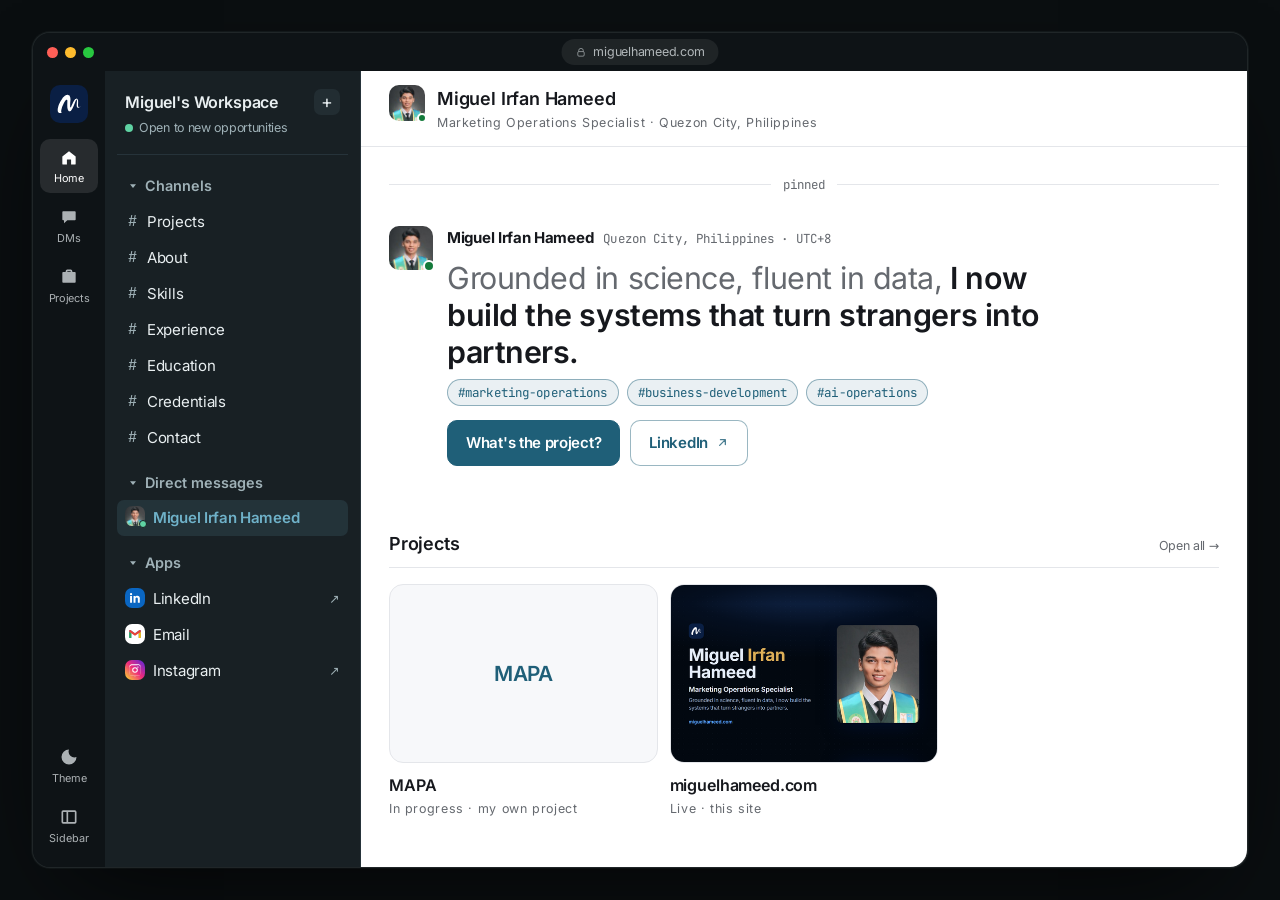
==== commit c6adaa86: "A message when the page cannot load, his words out of the code, and a sitemap that dates itself Grou" ====
--- a/index.html
+++ b/index.html
@@ -144,13 +144,16 @@
         <div class="feed" id="feed">
           <noscript><p class="noscript">This page needs JavaScript to show its content. You can still reach Miguel at
             <a href="mailto:miguelhameed@gmail.com">miguelhameed@gmail.com</a>.</p></noscript>
+          <p class="noscript" id="load-failed" hidden>This page didn’t finish loading.
+            <a href="#" onclick="location.reload(); return false">Reload it</a> to try again. You can still reach Miguel at
+            <a href="mailto:miguelhameed@gmail.com">miguelhameed@gmail.com</a>.</p>
         </div>
       </main>
 
       <div class="scrim" data-scrim hidden></div>
 
       <div class="float-wrap" id="float-btn">
-        <a class="float-btn" id="float-link" href="#">What's the project?</a>
+        <a class="float-btn" id="float-link" href="mailto:miguelhameed@gmail.com">What's the project?</a>
         <button class="float-x" id="float-x" type="button" aria-label="Dismiss">
           <svg viewBox="0 0 24 24" aria-hidden="true"><path d="M6 6l12 12M18 6L6 18"/></svg>
         </button>
@@ -178,5 +181,6 @@
   <script src="content/testimonials.js"></script>
   <script src="content/contact.js"></script>
   <script src="script.js"></script>
+  <script>if (!document.querySelector('#feed .msg')) { var failed = document.getElementById('load-failed'); if (failed) failed.hidden = false; }</script>
 </body>
 </html>
--- a/styles.css
+++ b/styles.css
@@ -531,16 +531,40 @@
 .shot:hover { border-color: var(--accent); }
 .shot img { height: 168px; width: auto; max-width: 100%; object-fit: contain; }
 
-.section-row {
-
-  display: grid; grid-template-columns: 1fr auto 1fr; gap: 18px; align-items: baseline;
-  margin: 30px 0 10px; padding: 18px 0; text-decoration: none; color: var(--ink);
-  border-top: 1px solid var(--line); border-bottom: 1px solid var(--line);
-}
-.section-row:hover { border-color: var(--accent); }
-.section-row-title { grid-column: 2; font-size: var(--t-lg); font-weight: 600; letter-spacing: var(--track-head); }
-.section-row-go { grid-column: 3; justify-self: end; font-size: var(--t-sm); color: var(--muted); }
-.section-row:hover .section-row-go { color: var(--accent); }
+.proj-strip { margin: 30px 0 10px; }
+.proj-head {
+  display: flex; align-items: baseline; justify-content: space-between; gap: 12px;
+  padding-bottom: 10px; margin-bottom: 16px; border-bottom: 1px solid var(--line);
+}
+.proj-heading { font-family: var(--display); font-size: var(--t-lg); font-weight: 600; letter-spacing: var(--track-head); }
+
+.proj-all { padding: 12px 0; margin: -12px 0; font-size: var(--t-sm); color: var(--muted); text-decoration: none; white-space: nowrap; }
+.proj-all:hover { color: var(--accent); }
+
+.proj-cards {
+  list-style: none; display: grid; gap: 22px 12px;
+  grid-template-columns: repeat(auto-fill, minmax(max(220px, calc((100% - 24px) / 3)), 1fr));
+}
+.proj-card { display: block; text-decoration: none; color: var(--ink); border-radius: var(--r-lg); }
+
+.proj-thumb {
+  display: grid; place-items: center; aspect-ratio: 3 / 2; overflow: hidden;
+  border: 1px solid var(--line); border-radius: var(--r-lg); background: var(--card);
+  transition: border-color 0.15s var(--ease);
+}
+.proj-thumb img { width: 100%; height: 100%; object-fit: contain; }
+.proj-thumb img.is-fill { object-fit: cover; }
+
+.proj-thumb.is-name {
+  padding: 0 12px; text-align: center; color: var(--accent);
+  font-family: var(--display); font-size: var(--t-xl); font-weight: 600; letter-spacing: var(--track-head);
+}
+.proj-card:hover .proj-thumb { border-color: var(--accent); }
+.proj-card:hover .proj-name { color: var(--accent); }
+.proj-name { display: block; margin-top: 10px; font-size: var(--t-base); font-weight: 600; letter-spacing: var(--track-head); }
+.proj-meta { display: block; margin-top: 1px; font-size: var(--t-sm); letter-spacing: var(--track-caps); color: var(--muted); }
+
+.channel-view .msg { scroll-margin-top: 12px; }
 
 .timeline { list-style: none; display: grid; gap: 0; max-width: 760px; }
 
@@ -708,8 +732,9 @@
   .cert-head { grid-template-columns: 1fr; }
   .tl-dates { text-align: left; }
 
-  .section-row { grid-template-columns: 1fr; gap: 6px; }
-  .section-row-title, .section-row-go { grid-column: auto; justify-self: start; }
+  .proj-cards { grid-template-columns: repeat(2, minmax(0, 1fr)); gap: 16px 10px; }
+  .proj-thumb.is-name { font-size: var(--t-lg); }
+  .channel-view .msg { scroll-margin-top: 76px; }
   .view-back { margin-left: 0; }
   .pane-tabs { padding: 6px 16px 0; }
   .files-panel { padding: 16px 16px 48px; }
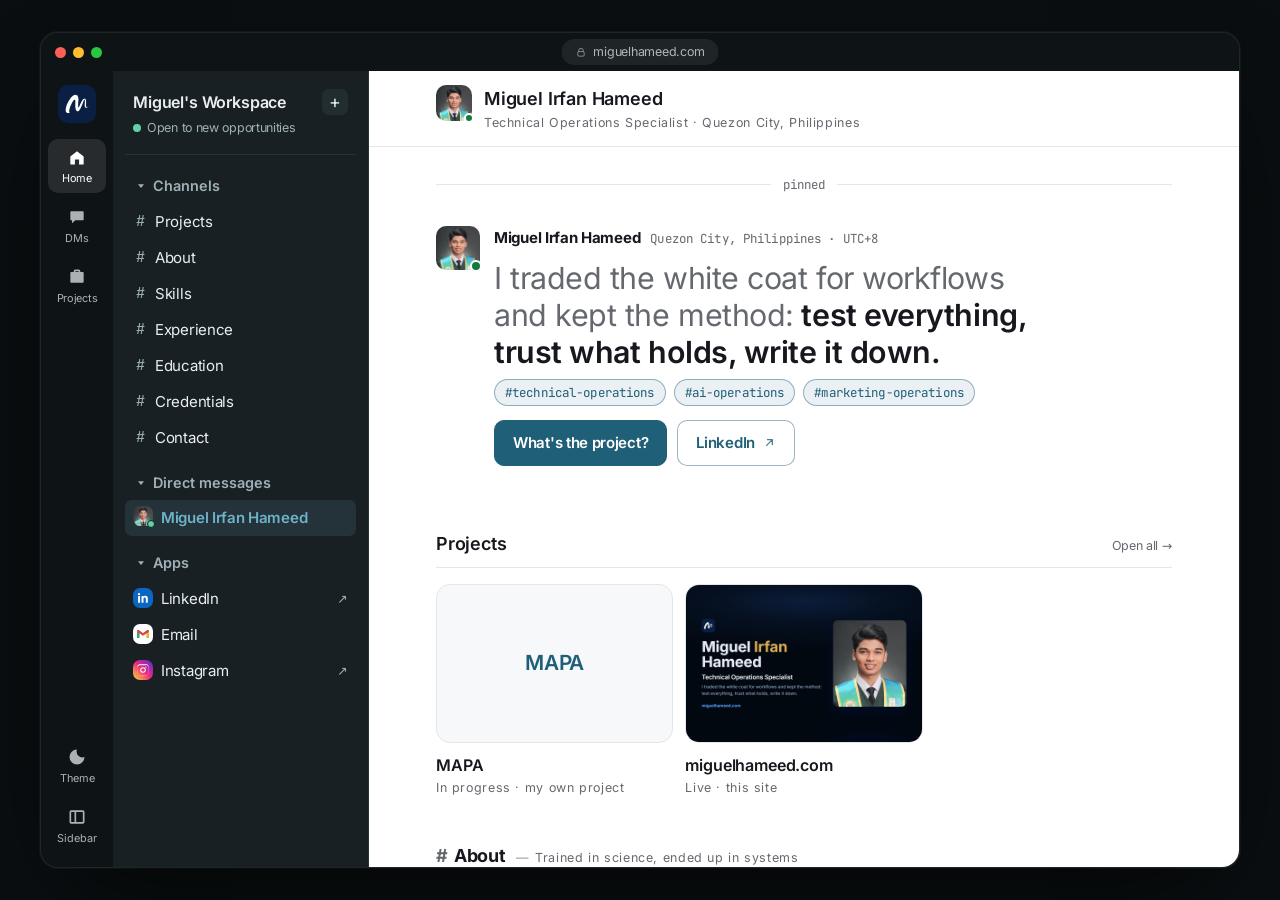
==== commit d877d328: "Technical operations first, a centred layout, resume on request, the Notebook, and four fixes Miguel" ====
--- a/index.html
+++ b/index.html
@@ -3,8 +3,8 @@
 <head>
   <meta charset="utf-8" />
   <meta name="viewport" content="width=device-width, initial-scale=1" />
-  <title>Miguel Irfan Hameed — Marketing Operations Specialist</title>
-  <meta name="description" content="Miguel Irfan Hameed, Marketing Operations Specialist in Quezon City, Philippines. Grounded in science, fluent in data, I now build the systems that turn strangers into partners. Open to work anywhere." />
+  <title>Miguel Irfan Hameed — Technical Operations Specialist</title>
+  <meta name="description" content="Miguel Irfan Hameed, Technical Operations Specialist in Quezon City, Philippines. I traded the white coat for workflows and kept the method: test everything, trust what holds, write it down. Open to work anywhere." />
   <meta name="theme-color" content="#182024" />
   <link rel="canonical" href="https://miguelhameed.com/" />
   <link rel="icon" href="favicon.ico" />
@@ -13,15 +13,15 @@
   <meta property="og:type" content="profile" />
   <meta property="og:site_name" content="Miguel Irfan Hameed" />
   <meta property="og:url" content="https://miguelhameed.com/" />
-  <meta property="og:title" content="Miguel Irfan Hameed — Marketing Operations Specialist" />
-  <meta property="og:description" content="Grounded in science, fluent in data, I now build the systems that turn strangers into partners. Quezon City, Philippines — open to work anywhere." />
+  <meta property="og:title" content="Miguel Irfan Hameed — Technical Operations Specialist" />
+  <meta property="og:description" content="I traded the white coat for workflows and kept the method: test everything, trust what holds, write it down. Quezon City, Philippines — open to work anywhere." />
   <meta property="og:image" content="https://miguelhameed.com/images/site/og-image.png" />
   <meta property="og:image:width" content="1200" />
   <meta property="og:image:height" content="630" />
-  <meta property="og:image:alt" content="Miguel Irfan Hameed — Marketing Operations Specialist, Quezon City" />
+  <meta property="og:image:alt" content="Miguel Irfan Hameed — Technical Operations Specialist, Quezon City" />
   <meta name="twitter:card" content="summary_large_image" />
-  <meta name="twitter:title" content="Miguel Irfan Hameed — Marketing Operations Specialist" />
-  <meta name="twitter:description" content="Grounded in science, fluent in data, I now build the systems that turn strangers into partners. Open to work anywhere." />
+  <meta name="twitter:title" content="Miguel Irfan Hameed — Technical Operations Specialist" />
+  <meta name="twitter:description" content="I traded the white coat for workflows and kept the method: test everything, trust what holds, write it down. Open to work anywhere." />
   <meta name="twitter:image" content="https://miguelhameed.com/images/site/og-image.png" />
   <link rel="preload" href="fonts/inter-400.woff2" as="font" type="font/woff2" crossorigin />
   <link rel="preconnect" href="https://miguelhameed.goatcounter.com" crossorigin />
@@ -33,7 +33,7 @@
   "@type": "Person",
   "name": "Miguel Irfan Hameed",
   "alternateName": "Miguel Hameed",
-  "jobTitle": "Marketing Operations Specialist",
+  "jobTitle": "Technical Operations Specialist",
   "url": "https://miguelhameed.com/",
   "image": "https://miguelhameed.com/images/site/headshot.jpg",
   "email": "mailto:miguelhameed@gmail.com",
@@ -51,11 +51,12 @@
     "name": "Far Eastern University \u2013 Manila"
   },
   "knowsAbout": [
-    "Marketing operations",
-    "Content operations",
-    "Lead generation",
+    "Technical operations",
+    "Workflow design",
+    "Process documentation",
+    "AI agents",
     "Pipeline management",
-    "AI workflows"
+    "Marketing operations"
   ]
 }
   </script>
@@ -130,7 +131,7 @@
           <span data-head-avatar></span>
           <div class="pane-title">
             <p class="pane-h" id="pane-title">Miguel Hameed</p>
-            <p id="pane-sub">Marketing Operations Specialist · Quezon City, Philippines</p>
+            <p id="pane-sub">Technical Operations Specialist · Quezon City, Philippines</p>
           </div>
           <a class="mob-mail" href="#" data-mail aria-label="Email Miguel">
             <svg viewBox="0 0 24 24" aria-hidden="true"><path d="M4 6h16a1 1 0 0 1 1 1v10a1 1 0 0 1-1 1H4a1 1 0 0 1-1-1V7a1 1 0 0 1 1-1zm0 1.6V17h16V7.6l-8 5.2z"/></svg>
@@ -140,7 +141,7 @@
           </button>
         </header>
 
-        <h1 class="sr-only">Miguel Hameed — Marketing Operations Specialist</h1>
+        <h1 class="sr-only">Miguel Hameed — Technical Operations Specialist</h1>
         <div class="feed" id="feed">
           <noscript><p class="noscript">This page needs JavaScript to show its content. You can still reach Miguel at
             <a href="mailto:miguelhameed@gmail.com">miguelhameed@gmail.com</a>.</p></noscript>
@@ -180,6 +181,7 @@
   <script src="content/credentials.js"></script>
   <script src="content/testimonials.js"></script>
   <script src="content/contact.js"></script>
+  <script src="content/notebook.js"></script>
   <script src="script.js"></script>
   <script>if (!document.querySelector('#feed .msg')) { var failed = document.getElementById('load-failed'); if (failed) failed.hidden = false; }</script>
 </body>
--- a/styles.css
+++ b/styles.css
@@ -23,6 +23,7 @@
   --chrome-accent: #6fb2c9;
   --good: #5fd3a3;
   --card: #1a2327;
+  --scrim: rgba(1, 5, 12, 0.72);
   --shadow: 0 40px 100px -40px rgba(0, 0, 0, 0.85), 0 0 0 1px rgba(200, 225, 235, 0.05);
   color-scheme: dark;
 }
@@ -51,6 +52,7 @@
   --chrome-accent: #d29a8d;
   --good: #7fd4a6;
   --card: #241b19;
+  --scrim: rgba(12, 5, 4, 0.74);
   --shadow: 0 40px 100px -40px rgba(0, 0, 0, 0.85), 0 0 0 1px rgba(255, 225, 218, 0.05);
   color-scheme: dark;
 }
@@ -151,7 +153,7 @@
 .app {
   position: relative;
   width: 100%;
-  max-width: 1500px;
+  max-width: 1200px;
   height: calc(100vh - 64px);
   min-height: 560px;
   display: grid;
@@ -230,9 +232,10 @@
 .rail-btn:hover, .rail-btn.is-active { background: rgba(255, 255, 255, 0.1); color: #fff; }
 .theme-btn { margin-top: auto; }
 
-.app { transition: grid-template-columns 0.25s var(--ease); }
+.app { transition: grid-template-columns 0.25s var(--ease), max-width 0.25s var(--ease); }
 @media (min-width: 1024px) {
-  .app.side-hidden { grid-template-columns: 72px 0 1fr; }
+
+  .app.side-hidden { grid-template-columns: 72px 0 1fr; max-width: 944px; }
   .app.side-hidden .sidebar { visibility: hidden; padding: 0; border: 0; }
 }
 .side-toggle[aria-expanded="false"] { background: rgba(255, 255, 255, 0.1); color: #fff; }
@@ -260,20 +263,38 @@
 }
 .view-back:hover { color: var(--accent); }
 
-.pane-tabs { display: flex; gap: 4px; padding: 8px 28px 0; border-bottom: 1px solid var(--line); background: var(--app); }
+.pane-tabs { display: flex; gap: 6px; padding: 4px 28px 0; border-bottom: 1px solid var(--line); background: var(--app); }
 .pane-tab {
-  display: inline-flex; align-items: center; gap: 6px;
-  padding: 8px 12px 10px; border-bottom: 2px solid transparent;
-  color: var(--muted); font-weight: 600; font-size: var(--t-md);
-}
+  display: inline-flex; align-items: center; gap: 8px; cursor: pointer;
+  padding: 10px 12px 11px; border: 0; border-bottom: 2px solid transparent; background: none;
+  color: var(--muted); font: inherit; font-weight: 600; font-size: var(--t-md);
+}
+.pane-tab svg { width: 17px; height: 17px; fill: none; stroke: currentColor; stroke-width: 1.8; stroke-linecap: round; stroke-linejoin: round; }
 .pane-tab:hover { color: var(--ink); }
 .pane-tab.is-on { color: var(--ink); border-bottom-color: var(--accent); }
 .tab-count { color: var(--muted); font-weight: 400; }
-.files-panel { flex: 1; overflow-y: auto; padding: 24px 28px 60px; }
-.files-grid { display: grid; grid-template-columns: repeat(auto-fill, minmax(min(260px, 100%), 1fr)); gap: 18px; max-width: 1000px; }
-.file-card { display: flex; flex-direction: column; gap: 8px; }
-.file-card img { width: 100%; aspect-ratio: 4 / 3; object-fit: cover; border-radius: var(--r-lg); border: 1px solid var(--line); background: var(--card); }
-.file-name { color: var(--muted); }
+.notebook { flex: 1; overflow-y: auto; padding: 4px 28px 110px; }
+
+.notes { max-width: none; }
+.note { display: grid; grid-template-columns: 44px minmax(0, 1fr); gap: 14px; padding: 22px 0; border-bottom: 1px solid var(--line); scroll-margin-top: 12px; }
+.note-avatar { width: 44px; height: 44px; border-radius: 50%; object-fit: cover; background: var(--card); }
+.note-head { display: flex; align-items: baseline; justify-content: space-between; gap: 12px; }
+.note-who { display: flex; flex-wrap: wrap; align-items: baseline; gap: 2px 10px; min-width: 0; }
+.note-name { font-weight: 700; color: var(--ink); }
+.note-date { color: var(--muted); font-size: var(--t-sm); }
+.note-sub { flex: none; color: var(--accent); font-weight: 700; font-size: var(--t-sm); text-decoration: none; padding: 8px 0; margin: -8px 0; }
+.note-sub:hover { text-decoration: underline; }
+.note-title { font-family: var(--display); font-weight: 700; font-size: var(--t-lg); letter-spacing: var(--track-head); line-height: 1.3; margin: 6px 0 2px; color: var(--ink); }
+.note-body p { margin-top: 8px; color: var(--ink); line-height: 1.55; overflow-wrap: anywhere; text-wrap: pretty; }
+.note-actions { display: flex; flex-wrap: wrap; gap: 4px 22px; margin-top: 10px; }
+
+.note-act {
+  display: inline-flex; align-items: center; gap: 7px; cursor: pointer;
+  padding: 8px 0; margin: 0; border: 0; background: none;
+  color: var(--muted); font: inherit; font-size: var(--t-sm); text-decoration: none;
+}
+.note-act:hover { color: var(--accent); }
+.note-act svg { width: 17px; height: 17px; flex: none; fill: none; stroke: currentColor; stroke-width: 1.7; stroke-linecap: round; stroke-linejoin: round; }
 
 .hash-tags { display: flex; flex-wrap: wrap; gap: 8px; margin: -6px 0 14px; }
 
@@ -312,7 +333,8 @@
 
 #channel-list { min-height: 216px; }
 #app-list { min-height: 108px; }
-.feed { min-height: 100vh; }
+
+@media (max-width: 767px) { .feed { min-height: 100vh; } }
 
 .side-link {
   display: flex; align-items: center; gap: 8px;
@@ -380,6 +402,11 @@
   scroll-behavior: smooth;
 }
 
+.pane { --col: 46rem; --gutter: max(28px, calc((100% - var(--col)) / 2)); }
+.feed, .channel-view, .notebook, .pane-head, .pane-tabs { padding-left: var(--gutter); padding-right: var(--gutter); }
+
+.feed, .channel-view, .notebook, .sidebar { position: relative; }
+
 .day { display: flex; align-items: center; gap: 12px; margin: 4px 0 18px; color: var(--muted); }
 .day::before, .day::after { content: ''; flex: 1; height: 1px; background: var(--line); }
 
@@ -397,7 +424,7 @@
 .msg-name { font-weight: 700; }
 .msg-time { color: var(--muted); }
 
-.lede { font-family: var(--display); font-size: clamp(1.35rem, 2.4vw, 1.9rem); line-height: 1.22; letter-spacing: var(--track-lede); font-weight: 600; max-width: 30ch; margin: 6px 0 14px; }
+.lede { font-family: var(--display); font-size: clamp(1.35rem, 2.4vw, 1.9rem); line-height: 1.22; letter-spacing: var(--track-lede); font-weight: 600; margin: 6px 0 14px; text-wrap: balance; }
 .lede .before { color: var(--muted); font-weight: 400; }
 
 .intro-grid { display: grid; grid-template-columns: minmax(0, 1fr); gap: 32px; align-items: start; }
@@ -412,7 +439,7 @@
 .intro-photo .empty-note { font-size: var(--t-xs); opacity: 0.9; }
 
 .highlights { list-style: none; display: grid; gap: 6px; margin-bottom: 16px; }
-.highlights li { position: relative; padding-left: 18px; max-width: 60ch; }
+.highlights li { position: relative; padding-left: 18px; }
 a.hook, .highlights .hook { color: var(--ink); font-weight: 600; text-decoration: none; }
 a.hook { border-bottom: 1px solid var(--line); }
 a.hook:hover, a.hook:focus-visible { border-bottom-color: var(--accent); color: var(--accent); }
@@ -508,7 +535,7 @@
 .divider-sub { color: var(--muted); font-weight: 400; }
 .day { scroll-margin-top: 16px; }
 
-.section-lede { font-size: var(--t-base); margin-bottom: 12px; max-width: 60ch; }
+.section-lede { font-size: var(--t-base); margin-bottom: 12px; }
 
 .todo { border-bottom: 1px dashed var(--todo); color: var(--todo); }
 .todo-tag {
@@ -566,13 +593,20 @@
 
 .channel-view .msg { scroll-margin-top: 12px; }
 
-.timeline { list-style: none; display: grid; gap: 0; max-width: 760px; }
+.timeline { list-style: none; display: grid; gap: 0; }
 
 .timeline li {
-  display: grid; grid-template-columns: minmax(0, 1.4fr) minmax(0, 1fr) 12rem; gap: 4px 20px;
+  display: grid; grid-template-columns: minmax(0, 1.4fr) minmax(0, 1fr) 14.5rem; gap: 4px 20px;
   padding: 16px 0; border-bottom: 1px solid var(--line); align-items: baseline;
 }
 .timeline li:first-child { border-top: 1px solid var(--line); }
+
+@media (min-width: 768px) and (max-width: 1179px) {
+  .timeline li { grid-template-columns: minmax(0, 1fr) auto; grid-template-areas: "role dates" "org org"; }
+  .tl-role { grid-area: role; }
+  .tl-org { grid-area: org; }
+  .tl-dates { grid-area: dates; }
+}
 
 .tl-role { min-width: 0; }
 .tl-role strong { font-weight: 600; }
@@ -589,7 +623,7 @@
 .org-initials { display: grid; place-items: center; background: var(--accent-soft); color: var(--accent); font-weight: 700; font-size: var(--t-base); letter-spacing: -0.02em; }
 .role-head + .points { margin-top: 10px; }
 .where { color: var(--muted); margin: 2px 0 10px; }
-.points { list-style: none; display: grid; gap: 6px; max-width: 64ch; }
+.points { list-style: none; display: grid; gap: 6px; }
 .points li { position: relative; padding-left: 18px; }
 .points li::before { content: ''; position: absolute; left: 2px; top: 0.62em; width: 5px; height: 5px; border-radius: var(--r-xs); background: var(--muted); }
 
@@ -598,7 +632,7 @@
 .role-earlier .earlier-head strong { color: var(--ink); font-weight: 600; letter-spacing: normal; }
 .role-earlier .points { color: var(--muted); }
 
-.certs { list-style: none; display: grid; gap: 8px; max-width: 60ch; }
+.certs { list-style: none; display: grid; gap: 8px; }
 
 .cert-head { display: grid; grid-template-columns: minmax(0, 1fr) 8.5rem; gap: 2px 18px; align-items: baseline; }
 .cert-title { font-size: var(--t-sm); font-weight: 500; font-style: italic; }
@@ -607,7 +641,7 @@
 .cert-open:hover { text-decoration: underline; text-underline-offset: 3px; }
 .cert-date { font-style: italic; color: var(--muted); font-size: var(--t-sm); white-space: nowrap; text-align: right; }
 
-.skill-rows { list-style: none; display: grid; gap: 0; max-width: 760px; }
+.skill-rows { list-style: none; display: grid; gap: 0; }
 .skill-rows li {
 
   display: grid; grid-template-columns: 7.5rem minmax(0, 1fr); gap: 4px 14px;
@@ -615,7 +649,7 @@
 }
 .skill-rows li:first-child { border-top: 1px solid var(--line); }
 
-.cred-rows { list-style: none; max-width: 760px; }
+.cred-rows { list-style: none; }
 .cred-rows li { border-bottom: 1px solid var(--line); }
 .cred-rows li:first-child { border-top: 1px solid var(--line); }
 .cred-row {
@@ -651,48 +685,87 @@
 .proof-kind { color: var(--accent); font-size: var(--t-xs); }
 
 body.sheet-open { overflow: hidden; }
-.sheet-scrim { position: fixed; inset: 0; z-index: 60; background: rgba(1, 5, 12, 0.72); -webkit-backdrop-filter: blur(3px); backdrop-filter: blur(3px); }
+.sheet-scrim { position: fixed; inset: 0; z-index: 60; background: var(--scrim); -webkit-backdrop-filter: blur(3px); backdrop-filter: blur(3px); animation: scrim-in 0.18s ease-out; }
 .sheet {
   position: fixed; z-index: 61; top: 50%; left: 50%; transform: translate(-50%, -50%);
-  width: min(640px, calc(100vw - 32px)); max-height: min(86vh, 900px); overflow: auto;
+  width: min(560px, calc(100vw - 96px)); max-height: calc(100vh - 136px); overflow: auto;
   padding: 28px; border-radius: var(--r-xl);
   background: var(--app); border: 1px solid var(--line); color: var(--ink);
   box-shadow: 0 40px 100px -30px rgba(0, 0, 0, 0.8);
-}
+  animation: sheet-in 0.2s var(--ease);
+}
+@keyframes scrim-in { from { opacity: 0; } }
+@keyframes sheet-in { from { opacity: 0; transform: translate(-50%, calc(-50% + 10px)); } }
+@keyframes sheet-up { from { opacity: 0; transform: translateY(28px); } }
+
 .sheet-x {
-  position: absolute; top: 14px; right: 14px; width: 34px; height: 34px;
+  position: sticky; top: -14px; z-index: 1; margin: -14px -14px -20px auto;
+  width: 34px; height: 34px;
   display: grid; place-items: center; cursor: pointer;
   border: 1px solid var(--line); border-radius: 50%; padding: 0;
   background: var(--card); color: var(--muted);
 }
 .sheet-x:hover { color: var(--ink); border-color: var(--accent); }
 .sheet-x svg { width: 15px; height: 15px; fill: none; stroke: currentColor; stroke-width: 2.2; stroke-linecap: round; }
+.sheet-head { padding-right: 40px; }
 .sheet-title { font-size: var(--t-xl); letter-spacing: var(--track-head); margin: 4px 0 16px; }
 
-.sheet-image { display: block; width: auto; max-width: 100%; height: auto; max-height: 72vh; margin: 0 auto; border-radius: var(--r-lg); border: 1px solid var(--line); background: #fff; }
+.sheet-image { display: block; width: auto; max-width: 100%; height: auto; margin: 0 auto; border-radius: var(--r-lg); border: 1px solid var(--line); background: #fff; }
 .sheet-meta { display: flex; flex-wrap: wrap; gap: 8px 28px; margin: 18px 0 4px; }
 .sheet-meta dt { margin-bottom: 2px; }
 .sheet-meta dd { margin: 0; font-weight: 600; }
 .sheet-para { margin-top: 14px; color: var(--muted); line-height: 1.6; }
 .sheet-cta { margin-top: 20px; display: inline-flex; }
+
+.sheet[data-layout="picture"] { width: fit-content; min-width: min(420px, calc(100vw - 96px)); max-width: min(920px, calc(100vw - 112px)); }
+.sheet[data-layout="picture"] .sheet-image { max-height: calc(100vh - 136px - 230px); }
+.sheet[data-layout="picture"] .sheet-para { max-width: 62ch; }
+
+@media (min-width: 900px) {
+  .sheet[data-layout="split"] { width: min(1040px, calc(100vw - 112px)); }
+  .sheet[data-layout="split"] .sheet-body {
+    display: grid; grid-template-columns: minmax(0, 1.3fr) minmax(0, 1fr); grid-template-rows: auto 1fr;
+    grid-template-areas: "media head" "media rest"; column-gap: 32px;
+  }
+  .sheet[data-layout="split"] .sheet-head { grid-area: head; }
+  .sheet[data-layout="split"] .sheet-media { grid-area: media; align-self: center; }
+  .sheet[data-layout="split"] .sheet-rest { grid-area: rest; }
+  .sheet[data-layout="split"] .sheet-image { width: 100%; }
+  .sheet[data-layout="split"] .sheet-meta { margin-top: 2px; }
+}
+
+@media (max-width: 899px) {
+  .sheet[data-layout="split"] .sheet-image { max-height: 50vh; }
+}
+
 @media (max-width: 767px) {
-  .sheet { padding: 20px; width: calc(100vw - 20px); max-height: 92vh; }
-  .sheet-meta { gap: 8px 20px; }
+  .sheet, .sheet[data-layout="picture"] {
+    top: auto; bottom: 0; left: 0; transform: none;
+    width: 100%; min-width: 0; max-width: none; max-height: 88vh; max-height: 88dvh;
+    padding: 22px 18px calc(22px + env(safe-area-inset-bottom, 0px));
+    border-radius: 20px 20px 0 0; border-width: 1px 0 0;
+    animation-name: sheet-up;
+  }
+
+  .sheet-x { top: -10px; width: 40px; height: 40px; margin: -10px -6px -30px auto; }
+  .sheet-title { margin-bottom: 12px; }
+  .sheet-image, .sheet[data-layout="picture"] .sheet-image, .sheet[data-layout="split"] .sheet-image { width: auto; max-width: 100%; max-height: 46vh; }
+  .sheet-meta { gap: 8px 20px; margin-top: 16px; }
 }
 
 .initials { display: grid; place-items: center; color: var(--accent-ink); font-weight: 700; font-size: var(--t-md); }
-.quote { font-size: var(--t-base); max-width: 60ch; }
-
-.about-text { font-size: var(--t-base); max-width: 62ch; margin-bottom: 14px; }
+.quote { font-size: var(--t-base); }
+
+.about-text { font-size: var(--t-base); margin-bottom: 14px; text-wrap: pretty; }
 
 .motto {
   font-size: clamp(1.25rem, 2.2vw, 1.6rem); font-weight: 600; font-style: italic;
-  letter-spacing: var(--track-head); line-height: 1.3; max-width: 32ch;
+  letter-spacing: var(--track-head); line-height: 1.3;
   padding-left: 16px; border-left: 3px solid var(--accent);
   margin: 16px 0 0;
 }
 
-.contact-list { list-style: none; display: grid; gap: 0; max-width: 600px; margin-bottom: 18px; border-top: 1px solid var(--line); }
+.contact-list { list-style: none; display: grid; gap: 0; margin-bottom: 18px; border-top: 1px solid var(--line); }
 .contact-list li { display: grid; grid-template-columns: 90px minmax(0, 1fr); gap: 12px; align-items: center; padding: 12px 0; border-bottom: 1px solid var(--line); }
 .contact-list .mono { color: var(--muted); }
 .contact-list a { display: inline-block; padding: 10px 0; margin: -10px 0; color: var(--accent); font-weight: 600; text-decoration: none; overflow-wrap: anywhere; }
@@ -736,8 +809,6 @@
   .proj-thumb.is-name { font-size: var(--t-lg); }
   .channel-view .msg { scroll-margin-top: 76px; }
   .view-back { margin-left: 0; }
-  .pane-tabs { padding: 6px 16px 0; }
-  .files-panel { padding: 16px 16px 48px; }
   .role-head { grid-template-columns: 36px minmax(0, 1fr); gap: 10px; align-items: start; }
   .role-head-multi { grid-template-columns: 44px minmax(0, 1fr); }
   .role-head-multi .org-logo { width: 44px; height: 44px; }
@@ -777,6 +848,11 @@
   .menu-btn { display: grid; place-items: center; width: 44px; height: 44px; border-radius: var(--r-md); }
   .feed { overflow: visible; padding: 16px 16px 96px; }
 
+  .pane-tabs { padding: 2px 16px 0; }
+  .notebook { overflow: visible; padding: 0 16px 96px; }
+  .note { grid-template-columns: 40px minmax(0, 1fr); gap: 12px; padding: 18px 0; scroll-margin-top: 76px; }
+  .note-avatar { width: 40px; height: 40px; }
+
   .msg { grid-template-columns: 38px minmax(0, 1fr); gap: 12px; }
   .channel-divider, .day { scroll-margin-top: 72px; }
   .contact-list li { grid-template-columns: 1fr; gap: 2px; }
@@ -814,7 +890,7 @@
   .pane-title .pane-h { font-size: 0.95rem; }
 }
 
-.feed, .channel-view, .files-panel { outline: none; }
+.feed, .channel-view, .notebook { outline: none; }
 
 @media (prefers-reduced-motion: reduce) {
   *, *::before, *::after { animation: none !important; transition: none !important; scroll-behavior: auto !important; }
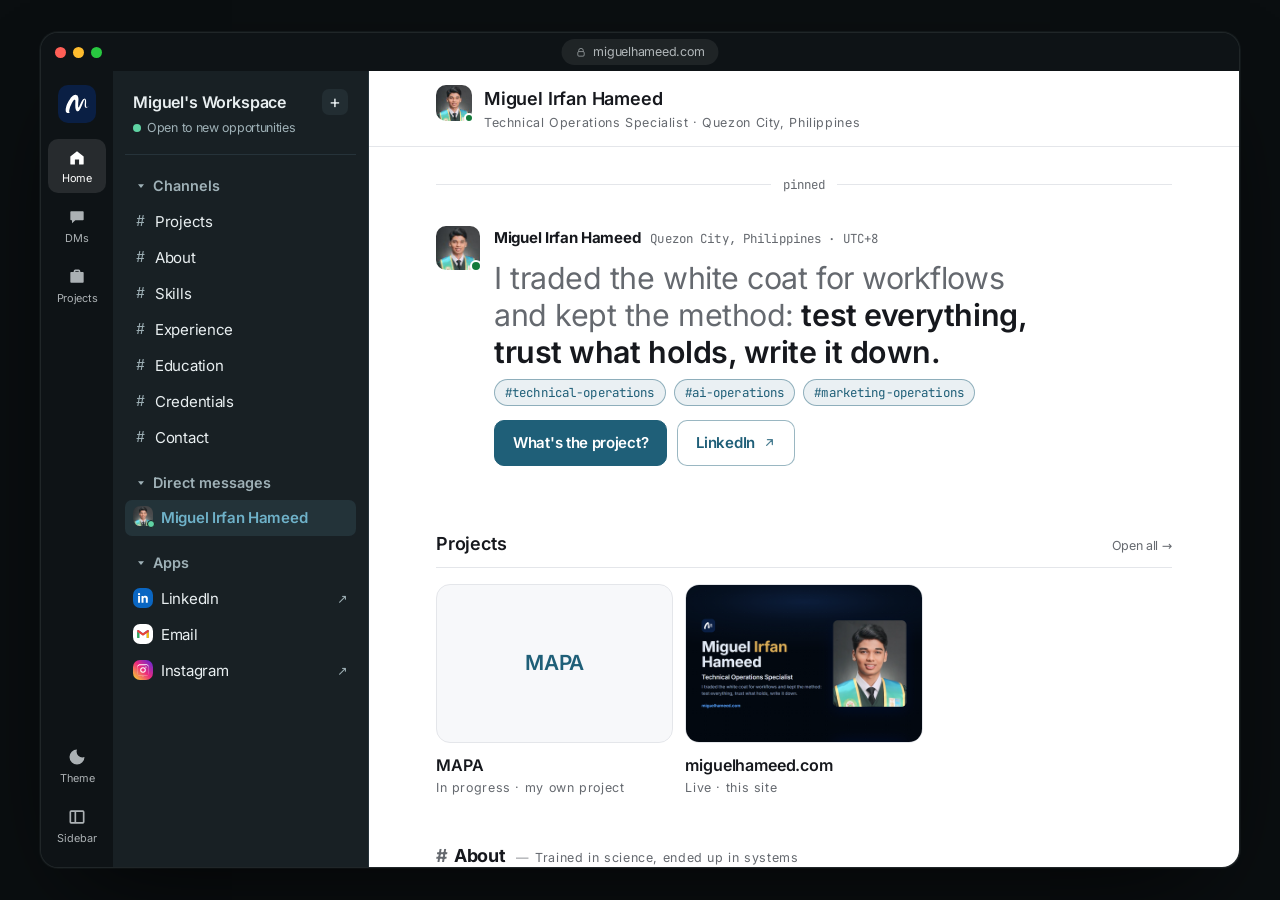
==== commit 21186cf9: "On a phone: the top bar shows only what fits, and school names keep "University – Manila" together C" ====
--- a/index.html
+++ b/index.html
@@ -131,7 +131,7 @@
           <span data-head-avatar></span>
           <div class="pane-title">
             <p class="pane-h" id="pane-title">Miguel Hameed</p>
-            <p id="pane-sub">Technical Operations Specialist · Quezon City, Philippines</p>
+            <p id="pane-sub" data-kind="person"><span>Technical Operations Specialist</span><span class="sub-place"> · Quezon City, Philippines</span></p>
           </div>
           <a class="mob-mail" href="#" data-mail aria-label="Email Miguel">
             <svg viewBox="0 0 24 24" aria-hidden="true"><path d="M4 6h16a1 1 0 0 1 1 1v10a1 1 0 0 1-1 1H4a1 1 0 0 1-1-1V7a1 1 0 0 1 1-1zm0 1.6V17h16V7.6l-8 5.2z"/></svg>
--- a/styles.css
+++ b/styles.css
@@ -123,6 +123,13 @@
   clip: rect(0 0 0 0); white-space: nowrap;
 }
 
+@media (min-width: 768px) {
+  .view-heading {
+    position: absolute; width: 1px; height: 1px; overflow: hidden;
+    clip: rect(0 0 0 0); white-space: nowrap;
+  }
+}
+
 .skip-link {
   position: fixed; left: 16px; top: -60px; z-index: 50;
   background: var(--accent); color: var(--accent-ink);
@@ -317,7 +324,7 @@
 }
 .side-plus:hover { background: var(--accent); color: var(--accent-ink); }
 .float-text { display: flex; flex-direction: column; line-height: 1.32; text-align: left; flex: 1; min-width: 0; padding-top: 1px; }
-.float-sub { font-size: 1rem; color: var(--muted); overflow: hidden; text-overflow: ellipsis; white-space: nowrap; }
+.float-sub { font-size: var(--t-md); color: var(--muted); overflow: hidden; text-overflow: ellipsis; white-space: nowrap; }
 .side-label {
   display: flex; align-items: center; gap: 4px; width: 100%;
   margin-top: 10px; padding: 6px 8px; border-radius: var(--r-sm);
@@ -471,17 +478,18 @@
 
 .float-wrap {
   position: absolute;
-  right: 22px;
-  bottom: 22px;
+  right: 18px;
+  bottom: 18px;
+  width: 300px; max-width: calc(100% - 36px);
   z-index: 30;
   transition: transform 0.2s var(--ease), opacity 0.25s;
 }
 .float-wrap.is-hidden { opacity: 0; pointer-events: none; transform: translateY(10px); }
 .float-btn {
-  display: flex; align-items: flex-start; gap: 12px;
-  width: 428px; max-width: calc(100% - 44px);
-  padding: 16px 17px;
-  border-radius: 18px;
+  display: flex; align-items: flex-start; gap: 11px;
+  width: 100%;
+  padding: 11px 13px;
+  border-radius: 16px;
 
   background: color-mix(in srgb, var(--app) 82%, transparent);
   -webkit-backdrop-filter: blur(26px) saturate(180%);
@@ -494,12 +502,12 @@
 .float-wrap:hover .float-btn { transform: translateY(-2px); }
 
 .float-app {
-  width: 50px; height: 50px; border-radius: 13px; flex: none;
+  width: 38px; height: 38px; border-radius: 10px; flex: none;
   display: grid; place-items: center; background: #fff;
   box-shadow: inset 0 1px 0 rgba(255, 255, 255, 0.5), 0 1px 3px rgba(0, 0, 0, 0.3);
 }
-.float-app svg { width: 30px; height: 30px; }
-.float-btn strong { font-weight: 600; font-size: var(--t-lg); letter-spacing: var(--track-head); }
+.float-app svg { width: 23px; height: 23px; }
+.float-btn strong { font-weight: 600; font-size: var(--t-base); letter-spacing: var(--track-head); }
 .float-when { flex: none; font-size: var(--t-sm); color: var(--muted); padding-top: 3px; }
 .float-x {
   position: absolute; top: -7px; left: -7px;
@@ -546,7 +554,12 @@
 
 .spec-line { color: var(--ink); }
 .spec-of { color: var(--muted); }
+
+.spec-chips { display: flex; flex-wrap: wrap; gap: 6px; padding-top: 1px; }
+.spec-chip { padding: 2px 10px; border-radius: var(--r-pill); border: 1px solid var(--line); background: var(--card); color: var(--ink); font-size: var(--t-sm); letter-spacing: 0.01em; white-space: nowrap; }
 .work-title { font-family: var(--display); font-weight: 600; font-size: var(--t-lg); letter-spacing: var(--track-head); line-height: 1.3; margin: 2px 0 8px; }
+
+.work-title .keep { white-space: nowrap; }
 .work-pending { margin: -4px 0 14px; font-size: var(--t-md); }
 
 .shots { display: flex; flex-wrap: wrap; gap: 10px; margin-top: 14px; }
@@ -839,6 +852,12 @@
   }
   .pane-head .pane-h { color: var(--chrome-ink); }
   .pane-head #pane-sub { color: var(--chrome-muted); }
+
+  .pane-head #pane-sub[data-kind="channel"] { display: none; }
+  .pane-head #pane-sub .sub-place { display: none; }
+  .channel-view .view-heading { margin-top: 14px; }
+
+  .pane-head { min-height: 68px; }
   .pane-head .menu-btn,
   .pane-head .mob-mail,
   .pane-head .mob-theme { color: var(--chrome-accent); }
@@ -883,8 +902,14 @@
   .mob-mail + .mob-theme { margin-left: 0; }
 }
 
+@media (max-width: 400px) {
+  .pane-head { gap: 6px; padding-left: 8px; padding-right: 8px; }
+}
 @media (max-width: 370px) {
-  .pane-head { gap: 6px; padding-left: 8px; padding-right: 8px; }
+  .pane-head #pane-sub { font-size: 0.725rem; }
+}
+@media (max-width: 355px) {
+  .pane-head #pane-sub { display: none; }
 }
 @media (max-width: 340px) {
   .pane-title .pane-h { font-size: 0.95rem; }
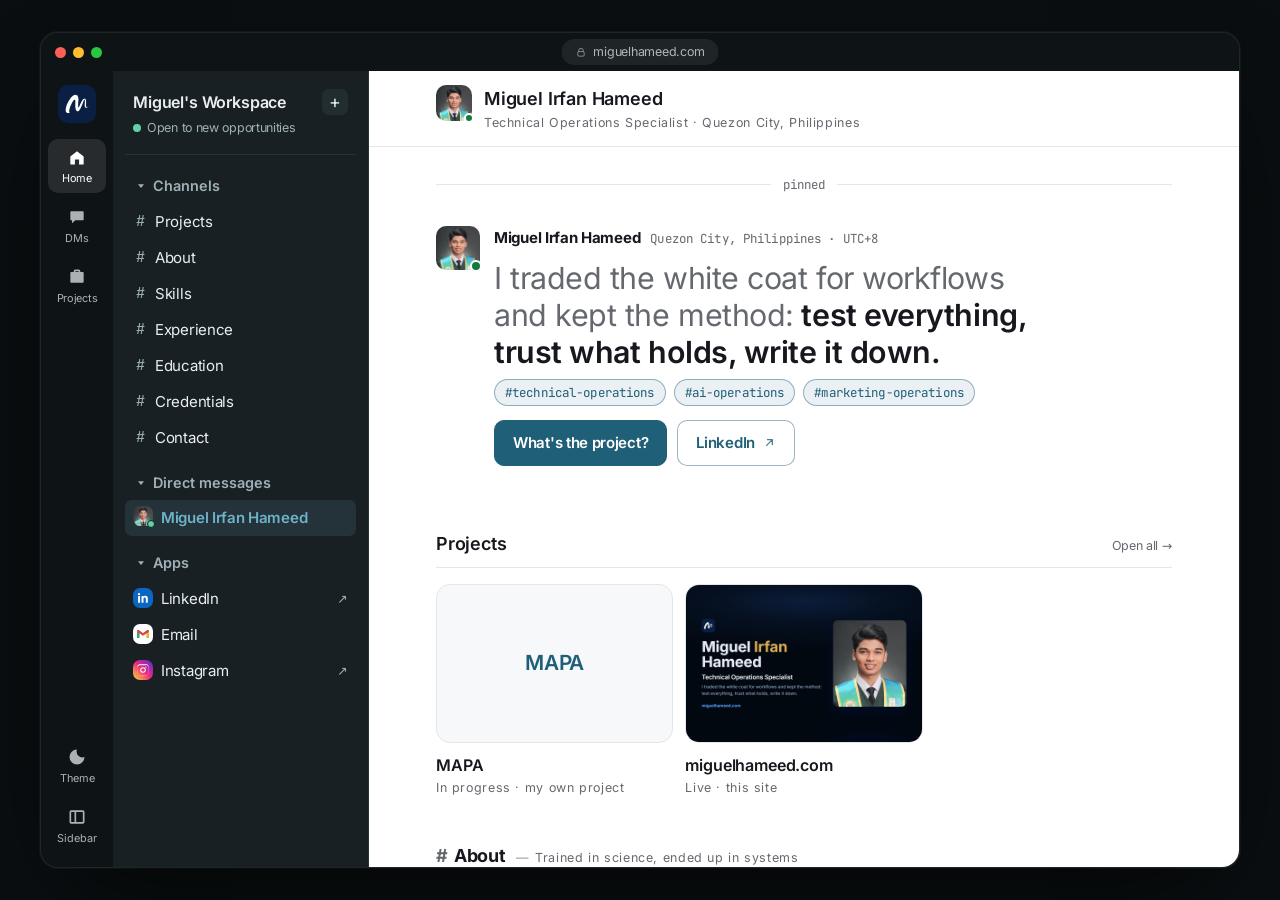
==== commit 7d3ef9e3: "Google's proof of ownership, for Search Console Co-Authored-By: Claude Opus 5.5 <noreply@anthropic.c" ====
--- a/index.html
+++ b/index.html
@@ -7,6 +7,7 @@
   <meta name="description" content="Miguel Irfan Hameed, Technical Operations Specialist in Quezon City, Philippines. I traded the white coat for workflows and kept the method: test everything, trust what holds, write it down. Open to work anywhere." />
   <meta name="theme-color" content="#182024" />
   <link rel="canonical" href="https://miguelhameed.com/" />
+  <meta name="google-site-verification" content="iV2LYJ0MiXx-lplB7y9ovECImsSYhobyRBdW2v5pWPQ" />
   <link rel="icon" href="favicon.ico" />
   <link rel="apple-touch-icon" href="images/site/apple-touch-icon.png" />
 
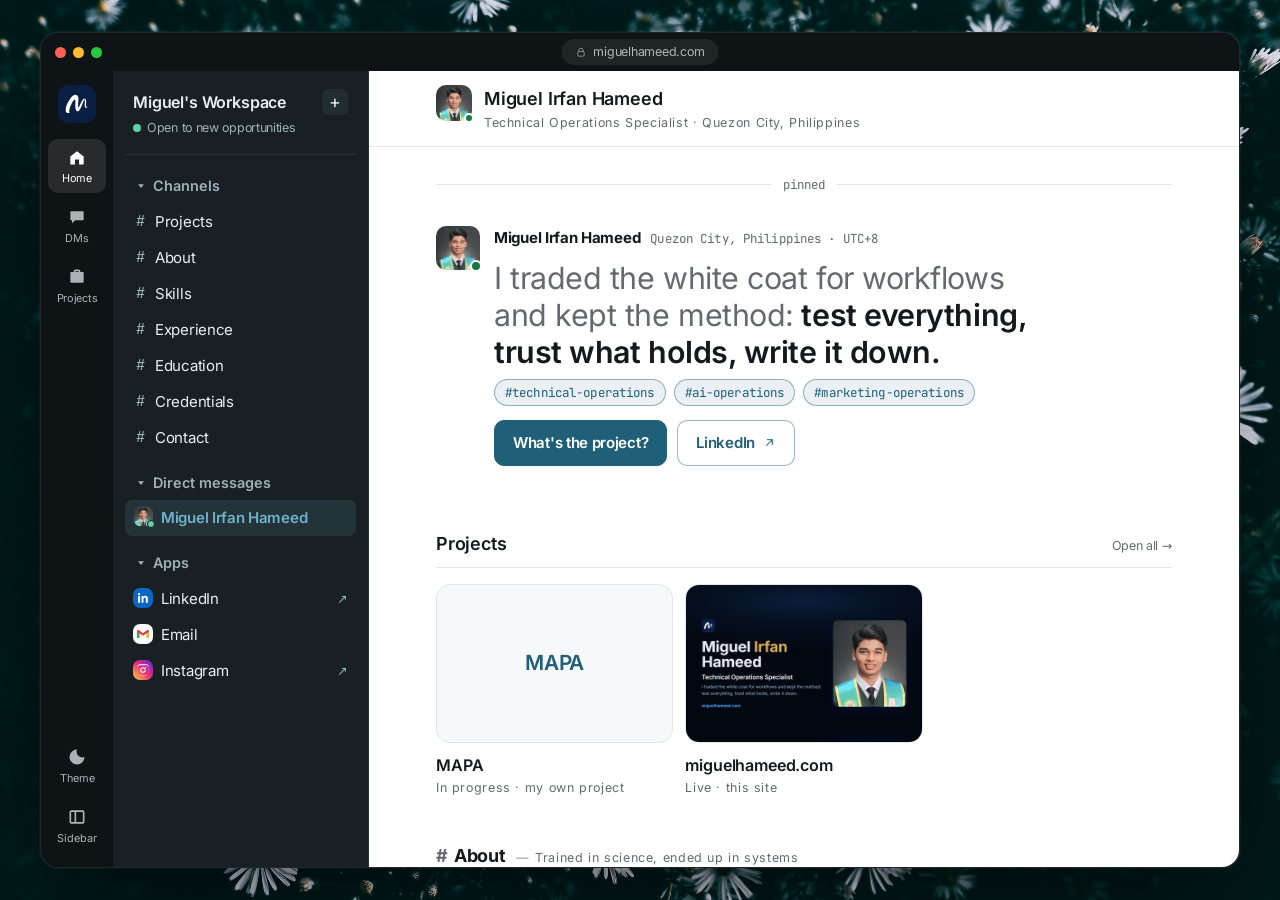
==== commit 3d144f4c: "The page's words are written into the published pages, for search engines and AI assistants Co-Autho" ====
--- a/index.html
+++ b/index.html
@@ -1,5 +1,5 @@
 <!DOCTYPE html>
-<html lang="en" data-theme="dark">
+<html lang="en" data-theme="dark" data-prerendered>
 <head>
   <meta charset="utf-8" />
   <meta name="viewport" content="width=device-width, initial-scale=1" />
@@ -112,7 +112,7 @@
         </div>
 
         <button class="side-label" type="button" aria-expanded="true" aria-controls="channel-list" data-fold><svg class="caret" viewBox="0 0 24 24" aria-hidden="true"><path d="M6 8.5h12l-6 7.5z"/></svg>Channels</button>
-        <ul class="side-list" id="channel-list"></ul>
+        <ul class="side-list" id="channel-list"><li><a class="side-link" href="/projects/" data-channel="projects"><span class="hash" aria-hidden="true">#</span>Projects</a></li><li><a class="side-link" href="#about" data-channel="about"><span class="hash" aria-hidden="true">#</span>About</a></li><li><a class="side-link" href="#skills" data-channel="skills"><span class="hash" aria-hidden="true">#</span>Skills</a></li><li><a class="side-link" href="#experience" data-channel="experience"><span class="hash" aria-hidden="true">#</span>Experience</a></li><li><a class="side-link" href="#education" data-channel="education"><span class="hash" aria-hidden="true">#</span>Education</a></li><li><a class="side-link" href="#credentials" data-channel="credentials"><span class="hash" aria-hidden="true">#</span>Credentials</a></li><li><a class="side-link" href="#contact" data-channel="contact"><span class="hash" aria-hidden="true">#</span>Contact</a></li></ul>
 
         <button class="side-label" type="button" aria-expanded="true" aria-controls="dm-list" data-fold><svg class="caret" viewBox="0 0 24 24" aria-hidden="true"><path d="M6 8.5h12l-6 7.5z"/></svg>Direct messages</button>
         <ul class="side-list" id="dm-list">
@@ -120,7 +120,7 @@
         </ul>
 
         <button class="side-label" type="button" aria-expanded="true" aria-controls="app-list" data-fold><svg class="caret" viewBox="0 0 24 24" aria-hidden="true"><path d="M6 8.5h12l-6 7.5z"/></svg>Apps</button>
-        <ul class="side-list" id="app-list"></ul>
+        <ul class="side-list" id="app-list"><li><a class="side-link" href="https://www.linkedin.com/in/miguelhameed" target="_blank" rel="noopener"><span class="app-icon app-linkedin"><svg viewBox="0 0 24 24" aria-hidden="true"><path d="M6.94 8.5H3.56V20h3.38V8.5zM5.25 3.5a1.96 1.96 0 1 0 0 3.92 1.96 1.96 0 0 0 0-3.92zM20.44 13.2c0-3.1-1.65-4.94-4.3-4.94-1.94 0-2.8 1.07-3.29 1.82V8.5H9.48V20h3.37v-5.7c0-1.5.28-2.96 2.14-2.96 1.83 0 1.86 1.72 1.86 3.06V20h3.38l.01-6.8z"></path></svg></span>LinkedIn<span class="ext" aria-hidden="true">↗</span><span class="sr-only"> (opens in a new tab)</span></a></li><li><a class="side-link" href="mailto:miguelhameed@gmail.com"><span class="app-icon app-email"><svg viewBox="0 0 24 24" aria-hidden="true"><path fill="#ffffff" d="M3 6h18v12H3z"></path><path fill="#4285F4" d="M20.4 19h-2.1V9.9L12 14.3 5.7 9.9V19H3.6A1.6 1.6 0 0 1 2 17.4V6.6C2 5.7 2.7 5 3.6 5h.7L12 10.6 19.7 5h.7c.9 0 1.6.7 1.6 1.6v10.8c0 .9-.7 1.6-1.6 1.6z"></path><path fill="#34A853" d="M2 17.4V8.1l3.7 2.6V19H3.6A1.6 1.6 0 0 1 2 17.4z"></path><path fill="#FBBC04" d="M22 17.4c0 .9-.7 1.6-1.6 1.6h-2.1v-8.3L22 8.1z"></path><path fill="#EA4335" d="M2 6.6C2 5.7 2.7 5 3.6 5h.7L12 10.6 19.7 5h.7c.9 0 1.6.7 1.6 1.6v1.5L12 14.9 2 8.1z"></path></svg></span>Email</a></li><li><a class="side-link" href="https://www.instagram.com/miggybop/" target="_blank" rel="noopener"><span class="app-icon app-instagram"><svg viewBox="0 0 24 24" aria-hidden="true"><path d="M12 2.2c3.2 0 3.6 0 4.9.07 1.2.05 1.8.25 2.2.42.6.22 1 .48 1.4.9.4.4.7.8.9 1.4.17.4.37 1 .42 2.2.06 1.3.07 1.7.07 4.9s0 3.6-.07 4.9c-.05 1.2-.25 1.8-.42 2.2-.22.6-.48 1-.9 1.4-.4.4-.8.7-1.4.9-.4.17-1 .37-2.2.42-1.3.06-1.7.07-4.9.07s-3.6 0-4.9-.07c-1.2-.05-1.8-.25-2.2-.42-.6-.22-1-.48-1.4-.9-.4-.4-.7-.8-.9-1.4-.17-.4-.37-1-.42-2.2C2.2 15.6 2.2 15.2 2.2 12s0-3.6.07-4.9c.05-1.2.25-1.8.42-2.2.22-.6.48-1 .9-1.4.4-.4.8-.7 1.4-.9.4-.17 1-.37 2.2-.42C8.4 2.2 8.8 2.2 12 2.2zm0 1.8c-3.1 0-3.5 0-4.8.07-1.1.05-1.7.24-2.1.4-.5.2-.9.44-1.3.84-.4.4-.64.8-.84 1.3-.16.4-.35 1-.4 2.1C2.5 9.5 2.5 9.9 2.5 13s0 3.5.07 4.8c.05 1.1.24 1.7.4 2.1.2.5.44.9.84 1.3.4.4.8.64 1.3.84.4.16 1 .35 2.1.4 1.3.07 1.7.07 4.8.07s3.5 0 4.8-.07c1.1-.05 1.7-.24 2.1-.4.5-.2.9-.44 1.3-.84.4-.4.64-.8.84-1.3.16-.4.35-1 .4-2.1.07-1.3.07-1.7.07-4.8s0-3.5-.07-4.8c-.05-1.1-.24-1.7-.4-2.1-.2-.5-.44-.9-.84-1.3-.4-.4-.8-.64-1.3-.84-.4-.16-1-.35-2.1-.4C15.5 4 15.1 4 12 4z"></path><path d="M12 7.2A4.8 4.8 0 1 0 12 16.8 4.8 4.8 0 0 0 12 7.2zm0 7.9a3.1 3.1 0 1 1 0-6.2 3.1 3.1 0 0 1 0 6.2z"></path><circle cx="17" cy="7" r="1.15"></circle></svg></span>Instagram<span class="ext" aria-hidden="true">↗</span><span class="sr-only"> (opens in a new tab)</span></a></li></ul>
       </aside>
 
       <main class="pane" id="messages" tabindex="-1">
@@ -144,11 +144,328 @@
 
         <h1 class="sr-only">Miguel Hameed — Technical Operations Specialist</h1>
         <div class="feed" id="feed">
-          <noscript><p class="noscript">This page needs JavaScript to show its content. You can still reach Miguel at
-            <a href="mailto:miguelhameed@gmail.com">miguelhameed@gmail.com</a>.</p></noscript>
-          <p class="noscript" id="load-failed" hidden>This page didn’t finish loading.
+<p class="noscript" id="load-failed" hidden>This page didn’t finish loading.
             <a href="#" onclick="location.reload(); return false">Reload it</a> to try again. You can still reach Miguel at
             <a href="mailto:miguelhameed@gmail.com">miguelhameed@gmail.com</a>.</p>
+<div class="day mono" id="intro" data-section="intro">pinned</div>
+      <article class="msg reveal in">
+        <span class="avatar-live"><img class="msg-avatar" src="/images/site/headshot-avatar.jpg?v=2" alt="Miguel Irfan Hameed" width="44" height="44" loading="lazy"><i class="live-dot" title="Open to work anywhere"></i></span>
+        <div class="msg-body">
+          <div class="msg-meta"><span class="msg-name">Miguel Irfan Hameed</span><span class="msg-time mono">Quezon City, Philippines · UTC+8</span></div>
+          <div class="intro-grid">
+            <div class="intro-main">
+              <p class="lede"><span class="before">I traded the white coat for workflows and kept the method:</span> test everything, trust what holds, write it down.</p>
+              <p class="hash-tags"><span class="hash-tag mono">#technical-operations</span><span class="hash-tag mono">#ai-operations</span><span class="hash-tag mono">#marketing-operations</span></p>
+              
+    <div class="actions" data-intro-actions="">
+      <a class="btn btn-primary" href="mailto:miguelhameed@gmail.com">What's the project?</a>
+      <a class="btn btn-brand" href="https://www.linkedin.com/in/miguelhameed" target="_blank" rel="noopener">LinkedIn<svg class="btn-arrow" viewBox="0 0 16 16" aria-hidden="true"><path d="M4.5 11.5 11.5 4.5M5.5 4.5h6v6"></path></svg><span class="sr-only"> (opens in a new tab)</span></a>
+    </div>
+              
+            </div>
+          </div>
+        </div>
+      </article>
+    <section class="proj-strip" aria-labelledby="proj-heading">
+      <div class="proj-head">
+        <h2 class="proj-heading" id="proj-heading">Projects</h2>
+        <a class="proj-all" href="/projects/">Open all <span aria-hidden="true">→</span></a>
+      </div>
+      <ul class="proj-cards">
+        <li>
+          <a class="proj-card" href="/projects/" data-project="0">
+            <span class="proj-thumb is-name" aria-hidden="true">MAPA</span>
+            <span class="proj-name">MAPA</span>
+            <span class="proj-meta">In progress · my own project</span>
+          </a>
+        </li>
+        <li>
+          <a class="proj-card" href="/projects/" data-project="1">
+            <span class="proj-thumb"><img src="/images/work/miguelhameed-com.webp" srcset="/images/work/miguelhameed-com.webp 522w, /images/work/miguelhameed-com-780.webp 780w" sizes="(max-width: 767px) 45vw, 360px" alt="" width="522" height="348" loading="lazy" class="is-fill"></span>
+            <span class="proj-name">miguelhameed.com</span>
+            <span class="proj-meta">Live · this site</span>
+          </a>
+        </li></ul>
+    </section>
+    <h2 class="channel-divider" id="about" data-section="about">
+      <span class="hash" aria-hidden="true">#</span>About<span class="divider-sub"><span class="divider-dash" aria-hidden="true">—</span> Trained in science, ended up in systems</span>
+    </h2>
+    <article class="msg reveal in">
+      <img class="msg-avatar" src="/images/site/headshot-avatar.jpg?v=2" alt="" width="44" height="44" loading="lazy">
+      <div class="msg-body">
+        <div class="msg-meta"><span class="msg-name">Miguel Irfan Hameed</span><span class="msg-time mono">about</span></div>
+        
+      <p class="about-text">I fixed a system nobody else could get working. I think about that more than anything else I have done, because it was the first time I understood what I actually wanted — not a title, not a department. To be the one people come to when something has stopped.</p><p class="about-text">Before that I was further back — survey data, health facility records, numbers somebody else would eventually stand up and present. Good work, and I still like it. But it wears on you quietly. That is the only way I can describe the stretch of unhappiness that followed. No single bad day. Just years of it.</p><p class="about-text">So I made a decision that did not look like a career move. I took work as a virtual assistant, and it turned out to be the opening that led here — to operations, the first work I have done that has my name on it.</p><p class="about-text">It took a few years to see what I had been circling the whole time. It was never the subject. It was the running of it: holding the parts together, keeping them straight, making the whole thing easier for whoever is on the other end. It doesn’t matter where I sit. What I want is to be the name that comes up when something breaks.</p><p class="about-text">I did not expect to enjoy carrying this much at once, but I do. I think it is because this time I am the one standing up with it.</p>
+      <blockquote class="motto">“I find what's broken, fix it, and keep it moving.”</blockquote>
+      </div>
+    </article>
+    <h2 class="channel-divider" id="skills" data-section="skills">
+      <span class="hash" aria-hidden="true">#</span>Skills<span class="divider-sub"><span class="divider-dash" aria-hidden="true">—</span> This is the list, minus the ones that I’d have to google.</span>
+    </h2>
+    <article class="msg reveal in">
+      <img class="msg-avatar" src="/images/site/headshot-avatar.jpg?v=2" alt="" width="44" height="44" loading="lazy">
+      <div class="msg-body">
+        <div class="msg-meta"><span class="msg-name">Miguel Irfan Hameed</span><span class="msg-time mono">skills</span></div>
+        <ul class="skill-rows">
+      <li>
+        <h3 class="skill-group-name">Operations and Systems</h3>
+        <div class="skill-body">
+          <p class="skill-does">Workflow design<span class="sep"> / </span>Process documentation<span class="sep"> / </span>Website quality checks</p>
+          <p class="skill-tools"><span class="label">Tools</span> ClickUp · GitHub · Lighthouse · HTML/CSS</p>
+        </div>
+      </li>
+      <li>
+        <h3 class="skill-group-name">Agentic AI and Automations</h3>
+        <div class="skill-body">
+          <p class="skill-does">Agent and AI Skill building<span class="sep"> / </span>AI workflow mapping</p>
+          <p class="skill-tools"><span class="label">Tools</span> Claude · ClickUp AI</p>
+        </div>
+      </li>
+      <li>
+        <h3 class="skill-group-name">Pipeline and Partnerships</h3>
+        <div class="skill-body">
+          <p class="skill-does">Lead and partner research<span class="sep"> / </span>Lead qualification<span class="sep"> / </span>Pipeline management<span class="sep"> / </span>Competitive research and teardowns<span class="sep"> / </span>Outreach sequencing and replies</p>
+          <p class="skill-tools"><span class="label">Tools</span> Dripify · LinkedIn Sales Navigator · Apollo</p>
+        </div>
+      </li>
+      <li>
+        <h3 class="skill-group-name">Marketing Operations</h3>
+        <div class="skill-body">
+          <p class="skill-does">Content pipeline management<span class="sep"> / </span>Editorial workflows<span class="sep"> / </span>Content writing and editing</p>
+          <p class="skill-tools"><span class="label">Tools</span> Buffer · GA4</p>
+        </div>
+      </li></ul>
+      </div>
+    </article>
+    <h2 class="channel-divider" id="experience" data-section="experience">
+      <span class="hash" aria-hidden="true">#</span>Experience
+    </h2>
+    <article class="msg reveal in">
+      <img class="msg-avatar" src="/images/site/headshot-avatar.jpg?v=2" alt="" width="44" height="44" loading="lazy">
+      <div class="msg-body">
+        <div class="msg-meta"><span class="msg-name">Miguel Irfan Hameed</span><span class="msg-time mono">overview</span></div>
+        
+      <p class="section-lede">Government health programmes to technical operations, method intact.</p>
+      <ul class="timeline">
+      <li><span class="tl-role"><strong>Technical Operations Specialist</strong></span><span class="tl-org">Cloud Sentry Solutions</span><span class="tl-dates">April, 2025 – Present</span></li>
+      <li><span class="tl-role"><strong>Health Program Officer II</strong></span><span class="tl-org">Department of Health</span><span class="tl-dates">April, 2025 – January, 2026</span></li>
+      <li><span class="tl-role"><strong>Project Technical Specialist I</strong></span><span class="tl-org">DOST-FNRI</span><span class="tl-dates">November, 2023 – August, 2024</span></li>
+      <li><span class="tl-role"><strong>Project Technical Assistant II</strong></span><span class="tl-org">DOST-FNRI</span><span class="tl-dates">September – November, 2023</span></li></ul>
+      </div>
+    </article>
+    <article class="msg reveal in">
+      <img class="msg-avatar" src="/images/site/headshot-avatar.jpg?v=2" alt="" width="44" height="44" loading="lazy">
+      <div class="msg-body">
+        <div class="msg-meta"><span class="msg-name">Miguel Irfan Hameed</span><span class="msg-time mono">role 1 of 3</span></div>
+        
+      <div class="role-head role-head-multi">
+        <img class="org-logo" src="/images/experience/cloud-sentry.webp" alt="Cloud Sentry Solutions logo" width="96" height="96" loading="lazy">
+        <div>
+          <h3 class="work-title">Technical Operations Specialist</h3>
+          <p class="org">Cloud Sentry Solutions · Freelance</p>
+          <p class="where">New Hampshire, New England · April, 2025 – Present</p>
+        </div>
+      </div>
+      <ul class="points"><li>ClickUp workspace architecture for Service Pyramid delivery.</li><li>Automation of recurring L1 controls monitoring (onboarding, access reviews, evidence collection).</li><li>Standard Operations Procedure and runbook authoring for client delivery.</li><li>Cross-tool integration (ClickUp, identity tools, DLP, audit tooling).</li></ul>
+      
+      
+      </div>
+    </article>
+    <article class="msg reveal in">
+      <img class="msg-avatar" src="/images/site/headshot-avatar.jpg?v=2" alt="" width="44" height="44" loading="lazy">
+      <div class="msg-body">
+        <div class="msg-meta"><span class="msg-name">Miguel Irfan Hameed</span><span class="msg-time mono">role 2 of 3</span></div>
+        
+      <div class="role-head role-head-multi">
+        <img class="org-logo" src="/images/experience/doh.webp" alt="Department of Health – Metro Manila Center for Health Development logo" width="96" height="96" loading="lazy">
+        <div>
+          <h3 class="work-title">Health Program Officer II</h3>
+          <p class="org">Department of Health – Metro Manila Center for Health Development</p>
+          <p class="where">Mandaluyong City, Philippines · April, 2025 – January, 2026</p>
+        </div>
+      </div>
+      <ul class="points"><li>Managed and validated health facility data for the Field Health Services Information System (FHSIS), to support accurate regional and national health reporting.</li><li>Coordinated with local health units and partner facilities to ensure timely, complete and standardised submission of public health data.</li><li>Reviewed, consolidated and analysed routine health reports to support monitoring, planning and decision-making for public health programmes.</li></ul>
+      
+      <div class="role-earlier">
+        <p class="earlier-head"><span class="label">Certificates</span></p>
+        <ul class="certs">
+          <li>
+            <p class="cert-head"><span class="cert-title">Certificate of Completion of the Field Health Services and Information System Data Management and Analysis Training</span><span class="cert-date">August, 2025</span></p>
+          </li>
+          <li>
+            <p class="cert-head"><span class="cert-title">Certificate of Completion for Data Quality Check Training: Critical Program for Universal Health Care Coverage</span><span class="cert-date">September, 2025</span></p>
+          </li>
+          <li>
+            <p class="cert-head"><span class="cert-title">Certificate of Recognition for Workshop on Data Analysis for Different Health Programs</span><span class="cert-date">October, 2025</span></p>
+          </li></ul>
+      </div>
+      
+      </div>
+    </article>
+    <article class="msg reveal in">
+      <img class="msg-avatar" src="/images/site/headshot-avatar.jpg?v=2" alt="" width="44" height="44" loading="lazy">
+      <div class="msg-body">
+        <div class="msg-meta"><span class="msg-name">Miguel Irfan Hameed</span><span class="msg-time mono">role 3 of 3</span></div>
+        
+      <div class="role-head role-head-multi">
+        <img class="org-logo" src="/images/experience/dost-fnri.webp" alt="DOST – Food and Nutrition Research Institute logo" width="96" height="96" loading="lazy">
+        <div>
+          <h3 class="work-title">Project Technical Specialist I</h3>
+          <p class="org">DOST – Food and Nutrition Research Institute</p>
+          <p class="where">Taguig City, Philippines · September, 2023 – August, 2024</p>
+        </div>
+      </div>
+      <ul class="points"><li>Conducted data collection and validation for the National Nutrition Survey, ensuring the accuracy and completeness of nutritional data.</li><li>Collected, aliquoted and processed biological fluid samples through phlebotomy, to support the analysis of biochemical markers for the survey.</li><li>Performed laboratory processing and analysis of the biochemical markers used to assess and update the nutritional status of the Filipino population nationwide.</li></ul>
+      
+      
+      <div class="role-earlier">
+        <p class="earlier-head"><span class="label">Before this</span> <strong>Project Technical Assistant II</strong> · September – November, 2023</p>
+        <ul class="points"><li>Encoded and validated the data collected throughout the National Nutrition Survey.</li><li>Received and designated the biochemical markers collected from the survey.</li></ul>
+      </div>
+      </div>
+    </article>
+    <h2 class="channel-divider" id="education" data-section="education">
+      <span class="hash" aria-hidden="true">#</span>Education
+    </h2>
+    <article class="msg reveal in">
+      <img class="msg-avatar" src="/images/site/headshot-avatar.jpg?v=2" alt="" width="44" height="44" loading="lazy">
+      <div class="msg-body">
+        <div class="msg-meta"><span class="msg-name">Miguel Irfan Hameed</span><span class="msg-time mono">school 1 of 2</span></div>
+        
+      <div class="role-head role-head-multi role-head-school">
+        <img class="org-logo" src="/images/education/feu.png" alt="Far Eastern University – Manila logo" width="96" height="96" loading="lazy">
+        <div>
+          <h3 class="work-title">Far Eastern <span class="keep">University – Manila</span></h3>
+          <p class="org">Bachelor of Science, Major in Medical Technology</p>
+          <p class="where">Sampaloc, Manila · June, 2022</p>
+        </div>
+      </div>
+      <p class="school-note">Cumulative GPA: <strong>3.34</strong></p>
+      
+      <p class="school-line"><span class="label">Research</span> <strong>Antimicrobial Property of MgO Nanoparticles: A Narrative Review</strong></p>
+      
+      <div class="school-line"><span class="label">Dean's Lister</span>
+        <ul class="honours"><li>Second Honors · Academic Year 2018 – 2019</li><li>Second Honors · Academic Year 2019 – 2020</li><li>First Honors · Academic Year 2020 – 2021</li></ul>
+      </div>
+      
+      <div class="role-earlier">
+        <p class="earlier-head"><span class="label">Certificates</span></p>
+        <ul class="certs">
+          <li>
+            <p class="cert-head"><span class="cert-title">Certificate of Participation in the International Undergraduate Research Conference for Philippine Association of Schools of Medical Technology and Public Health, Inc.</span><span class="cert-date">November, 2021</span></p>
+          </li></ul>
+      </div>
+      </div>
+    </article>
+    <article class="msg reveal in">
+      <img class="msg-avatar" src="/images/site/headshot-avatar.jpg?v=2" alt="" width="44" height="44" loading="lazy">
+      <div class="msg-body">
+        <div class="msg-meta"><span class="msg-name">Miguel Irfan Hameed</span><span class="msg-time mono">school 2 of 2</span></div>
+        
+      <div class="role-head role-head-multi role-head-school">
+        <img class="org-logo" src="/images/education/ceu.png" alt="Centro Escolar University – Manila logo" width="96" height="96" loading="lazy">
+        <div>
+          <h3 class="work-title">Centro Escolar <span class="keep">University – Manila</span></h3>
+          <p class="org">Science, Technology, Engineering and Mathematics</p>
+          <p class="where">San Miguel, Manila · June, 2018</p>
+        </div>
+      </div>
+      <p class="school-note">Medical Transcriptionist</p>
+      
+      <p class="school-line"><span class="label">Research</span> <strong>The Perception of Students on Self Diagnosed Clinical Depression &amp; Anxiety: A Phenomenological Study</strong></p>
+      
+      
+      </div>
+    </article>
+    <article class="msg reveal in">
+      <img class="msg-avatar" src="/images/site/headshot-avatar.jpg?v=2" alt="" width="44" height="44" loading="lazy">
+      <div class="msg-body">
+        <div class="msg-meta"><span class="msg-name">Miguel Irfan Hameed</span><span class="msg-time mono">licence</span></div>
+        
+      <p class="school-line"><span class="label">Licensed</span> Medical Technologist · Professional Regulation Commission · September 29, 2023</p>
+      
+      <div class="role-earlier">
+        <p class="earlier-head"><span class="label">Certificates</span></p>
+        <ul class="certs">
+          <li>
+            <p class="cert-head"><span class="cert-title">Certification of Completion for NIDA Clinical Trials Network</span><span class="cert-date">July, 2022</span></p>
+          </li>
+          <li>
+            <p class="cert-head"><span class="cert-title">Certification of Attendance for Transporting Dangerous Goods Training</span><span class="cert-date">July, 2022</span></p>
+          </li>
+          <li>
+            <p class="cert-head"><span class="cert-title">Certificate of Completion on The Manual of Operations for Screening Drug Testing Laboratories</span><span class="cert-date">August, 2024</span></p>
+          </li></ul>
+      </div>
+      </div>
+    </article>
+    <h2 class="channel-divider" id="credentials" data-section="credentials">
+      <span class="hash" aria-hidden="true">#</span>Credentials<span class="divider-sub"><span class="divider-dash" aria-hidden="true">—</span> Click it, I’ll wait.</span>
+    </h2>
+    <article class="msg reveal in">
+      <img class="msg-avatar" src="/images/site/headshot-avatar.jpg?v=2" alt="" width="44" height="44" loading="lazy">
+      <div class="msg-body">
+        <div class="msg-meta"><span class="msg-name">Miguel Irfan Hameed</span><span class="msg-time mono">credentials</span></div>
+        
+      <ul class="cred-rows">
+        <li>
+          <button class="cred-row is-link" type="button" data-sheet="0">
+            <span class="cred-mark"><img src="/images/credentials/clickup.webp" alt="" width="162" height="162" loading="lazy"></span>
+            <span class="cred-body">
+              <span class="cred-kind label">Certification</span>
+              <strong class="cred-title">Certified ClickUp Expert</strong>
+              <span class="cred-topic">ClickUp's own certification. It is the system my work runs on.</span>
+            </span>
+            <span class="cred-cue">Open <span aria-hidden="true">→</span></span>
+          </button>
+        </li>
+        <li>
+          <div class="cred-row">
+            <span class="cred-mark"><img src="/images/credentials/sc-300.webp" alt="" width="162" height="162" loading="lazy"></span>
+            <span class="cred-body">
+              <span class="cred-kind label">In progress · Microsoft</span>
+              <strong class="cred-title">SC-300: Identity and Access Administrator</strong>
+              <span class="cred-topic">On track for 2026. Only the exam stands between me and the badge.</span>
+            </span>
+            
+          </div>
+        </li>
+        <li>
+          <div class="cred-row">
+            <span class="cred-mark"><img src="/images/credentials/sc-200.webp" alt="" width="162" height="162" loading="lazy"></span>
+            <span class="cred-body">
+              <span class="cred-kind label">In progress · Microsoft</span>
+              <strong class="cred-title">SC-200: Security Operations Analyst</strong>
+              <span class="cred-topic">On track for 2026. Only the exam stands between me and the badge.</span>
+            </span>
+            
+          </div>
+        </li></ul>
+      </div>
+    </article>
+    <h2 class="channel-divider" id="contact" data-section="contact">
+      <span class="hash" aria-hidden="true">#</span>Contact<span class="divider-sub"><span class="divider-dash" aria-hidden="true">—</span> Yes, that’s my actual email.</span>
+    </h2>
+    <article class="msg reveal in">
+      <img class="msg-avatar" src="/images/site/headshot-avatar.jpg?v=2" alt="" width="44" height="44" loading="lazy">
+      <div class="msg-body">
+        <div class="msg-meta"><span class="msg-name">Miguel Irfan Hameed</span><span class="msg-time mono">contact</span></div>
+        
+      <p class="section-lede">If you're building a team that needs work to run on rails, I'd like to hear about it.</p>
+      <ul class="contact-list">
+        <li><span class="label">Email</span><a href="mailto:miguelhameed@gmail.com">miguelhameed@gmail.com</a></li>
+        <li><span class="label">LinkedIn</span><a href="https://www.linkedin.com/in/miguelhameed" target="_blank" rel="noopener">linkedin.com/in/miguelhameed <span aria-hidden="true">↗</span><span class="sr-only"> (opens in a new tab)</span></a></li>
+        <li><span class="label">Resume</span><a href="mailto:miguelhameed@gmail.com?subject=Resume%20request">Sent on request, specifically made for you.</a></li>
+        <li><span class="label">Based in</span><span>Quezon City, Philippines (UTC+8) · <span data-clock=""></span></span></li>
+        <li><span class="label">Status</span><span>Open to new opportunities, remote or relocation</span></li>
+      </ul>
+      
+    <div class="actions" data-contact-actions="">
+      <a class="btn btn-primary" href="mailto:miguelhameed@gmail.com">What's the project?</a>
+      
+    </div>
+      </div>
+    </article><p class="end">— end of conversation —</p>
         </div>
       </main>
 
@@ -184,6 +501,6 @@
   <script src="content/contact.js"></script>
   <script src="content/notebook.js"></script>
   <script src="script.js"></script>
-  <script>if (!document.querySelector('#feed .msg')) { var failed = document.getElementById('load-failed'); if (failed) failed.hidden = false; }</script>
+  <script>if (!document.documentElement.hasAttribute('data-drawn')) { var failed = document.getElementById('load-failed'); if (failed) failed.hidden = false; }</script>
 </body>
 </html>
--- a/styles.css
+++ b/styles.css
@@ -109,6 +109,44 @@
   transition: background-color 0.3s;
 }
 
+html[data-theme="dark"] body {
+  background-image: image-set(url('images/desk/slate-2560.avif') type('image/avif'),
+                              url('images/desk/slate-2560.jpg') type('image/jpeg'));
+}
+html[data-theme="burgundy"] body {
+  background-image: image-set(url('images/desk/ember-2560.avif') type('image/avif'),
+                              url('images/desk/ember-2560.jpg') type('image/jpeg'));
+}
+@media (min-width: 2561px), (min-resolution: 1.5dppx) {
+  html[data-theme="dark"] body {
+    background-image: image-set(url('images/desk/slate-3840.avif') type('image/avif'),
+                                url('images/desk/slate-2560.jpg') type('image/jpeg'));
+  }
+  html[data-theme="burgundy"] body {
+    background-image: image-set(url('images/desk/ember-3840.avif') type('image/avif'),
+                                url('images/desk/ember-2560.jpg') type('image/jpeg'));
+  }
+}
+@media (min-width: 3841px), (min-resolution: 1.5dppx) and (min-width: 2561px), (min-resolution: 2dppx) and (min-width: 1921px) {
+  html[data-theme="dark"] body {
+    background-image: image-set(url('images/desk/slate-5120.avif') type('image/avif'),
+                                url('images/desk/slate-2560.jpg') type('image/jpeg'));
+  }
+  html[data-theme="burgundy"] body {
+    background-image: image-set(url('images/desk/ember-5120.avif') type('image/avif'),
+                                url('images/desk/ember-2560.jpg') type('image/jpeg'));
+  }
+}
+html[data-theme] body {
+  background-size: cover;
+  background-position: center;
+  background-repeat: no-repeat;
+}
+
+@media (hover: none) and (pointer: coarse) and (max-width: 1023px) {
+  html[data-theme] body { background-image: none; }
+}
+
 a { color: inherit; }
 img { display: block; max-width: 100%; }
 button { font: inherit; color: inherit; background: none; border: 0; cursor: pointer; }
@@ -475,6 +513,26 @@
   opacity: 0.8; transition: transform 0.18s var(--ease), opacity 0.18s;
 }
 .btn:hover .btn-arrow { opacity: 1; transform: translate(1.5px, -1.5px); }
+
+.toast {
+  position: fixed; left: 50%; bottom: 52px; z-index: 55;
+  max-width: calc(100% - 32px); width: max-content;
+  padding: 11px 16px; border-radius: 12px;
+  background: color-mix(in srgb, var(--app) 92%, transparent);
+  -webkit-backdrop-filter: blur(20px) saturate(160%);
+  backdrop-filter: blur(20px) saturate(160%);
+  border: 1px solid rgba(255, 255, 255, 0.10);
+  color: var(--ink); font-size: var(--t-base); line-height: 1.4; text-align: center;
+  box-shadow: 0 18px 44px -14px rgba(0, 0, 0, 0.65), 0 2px 8px -2px rgba(0, 0, 0, 0.4);
+  opacity: 0; transform: translate(-50%, 8px);
+  transition: opacity 0.2s var(--ease), transform 0.2s var(--ease);
+  cursor: default;
+}
+.toast.is-on { opacity: 1; transform: translate(-50%, 0); }
+.toast[hidden] { display: none; }
+@media (max-width: 767px) {
+  .toast { bottom: calc(16px + env(safe-area-inset-bottom, 0px)); }
+}
 
 .float-wrap {
   position: absolute;
@@ -833,6 +891,8 @@
   .intro-photo .empty-title { font-size: var(--t-sm); }
   .intro-photo .empty-note { display: none; }
   body { background-image: none; background-color: var(--app); }
+
+  html[data-theme] body { background-image: none; }
   .desk { display: block; padding: 0; }
   .app {
     display: block; height: auto; min-height: 100vh;
